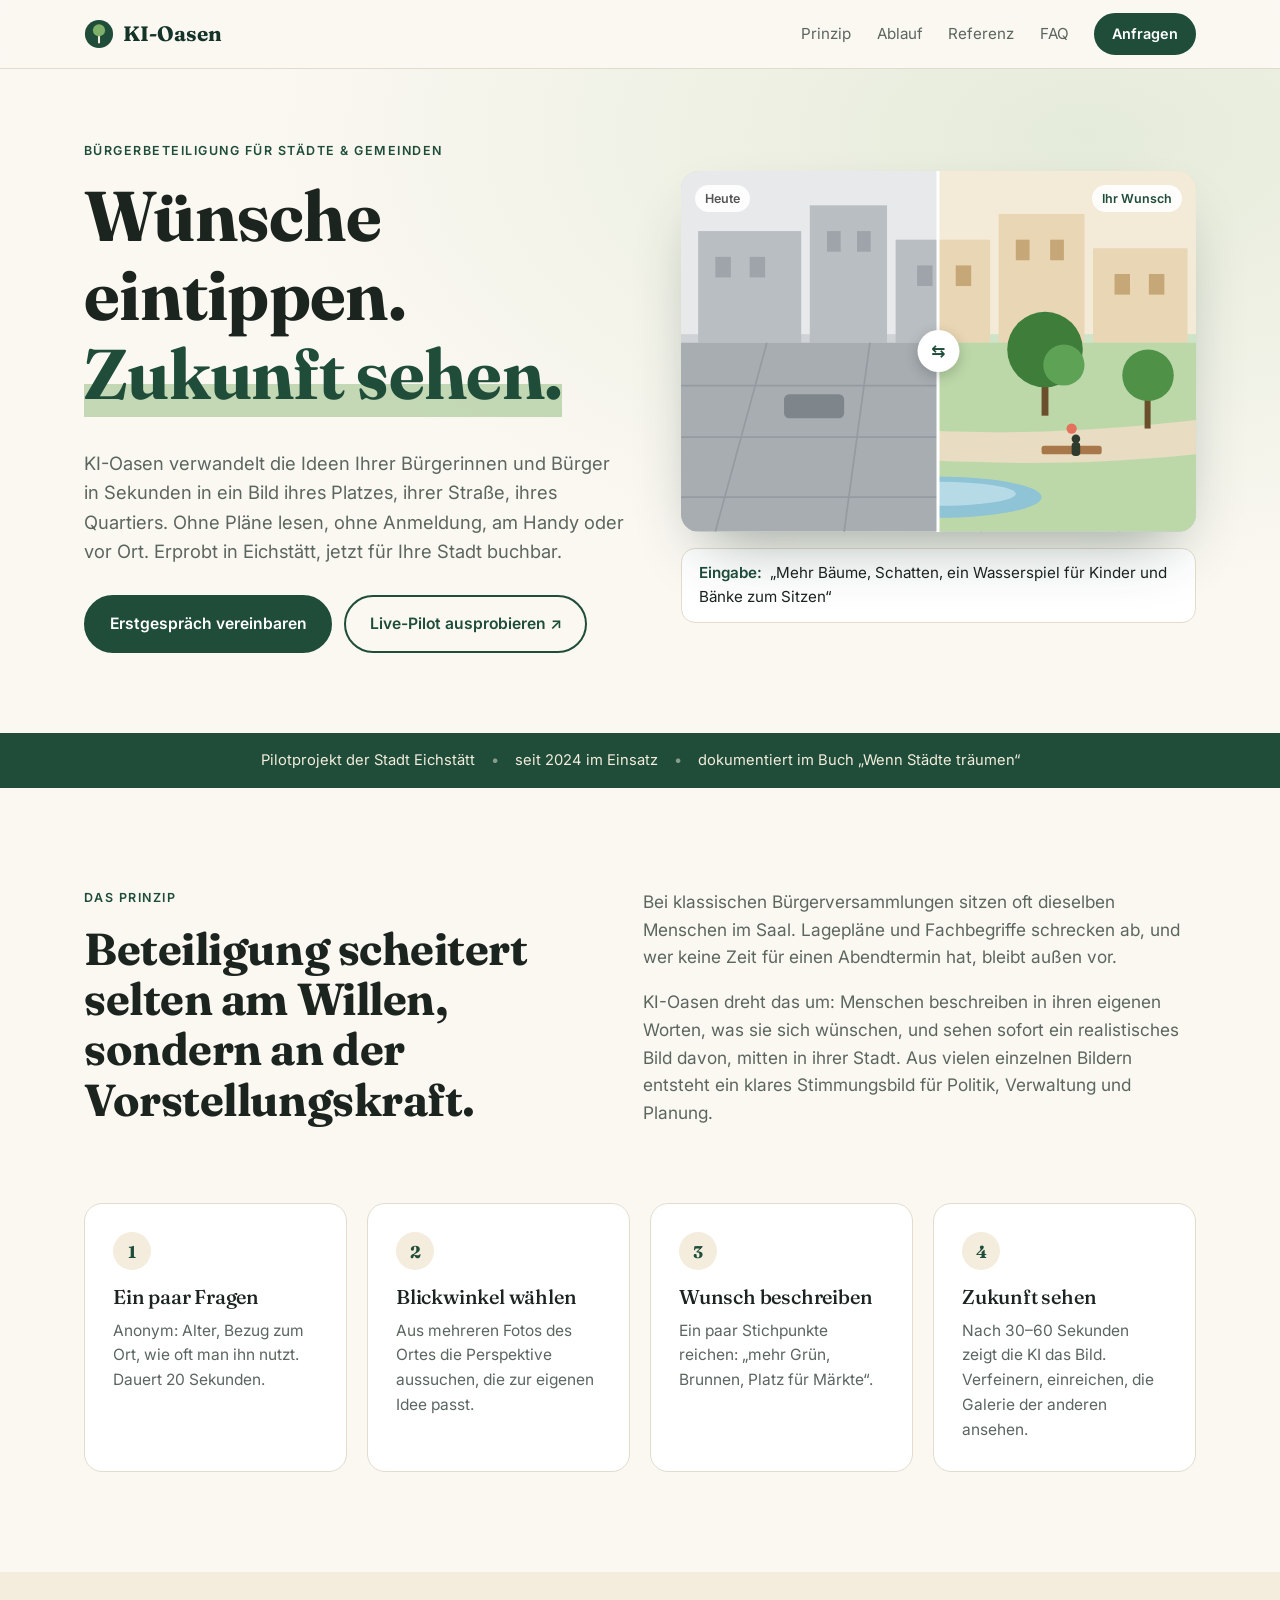
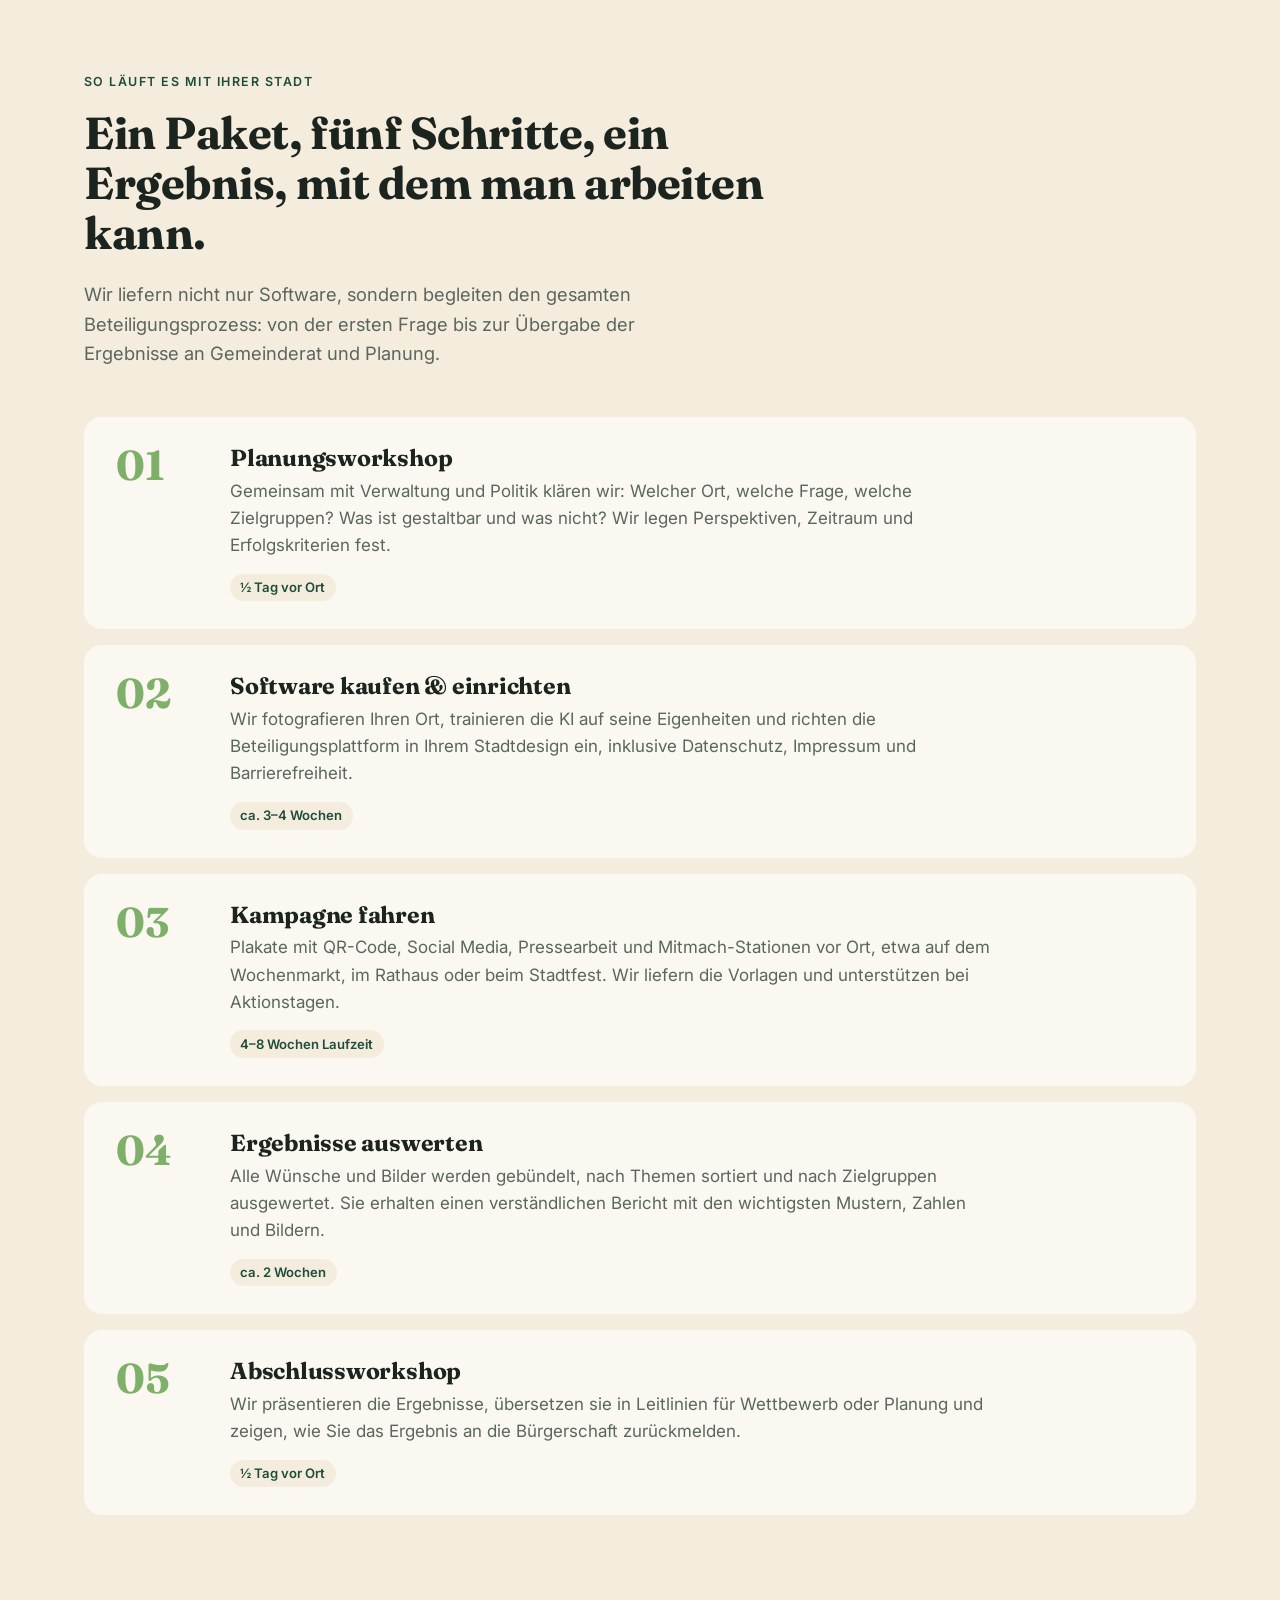
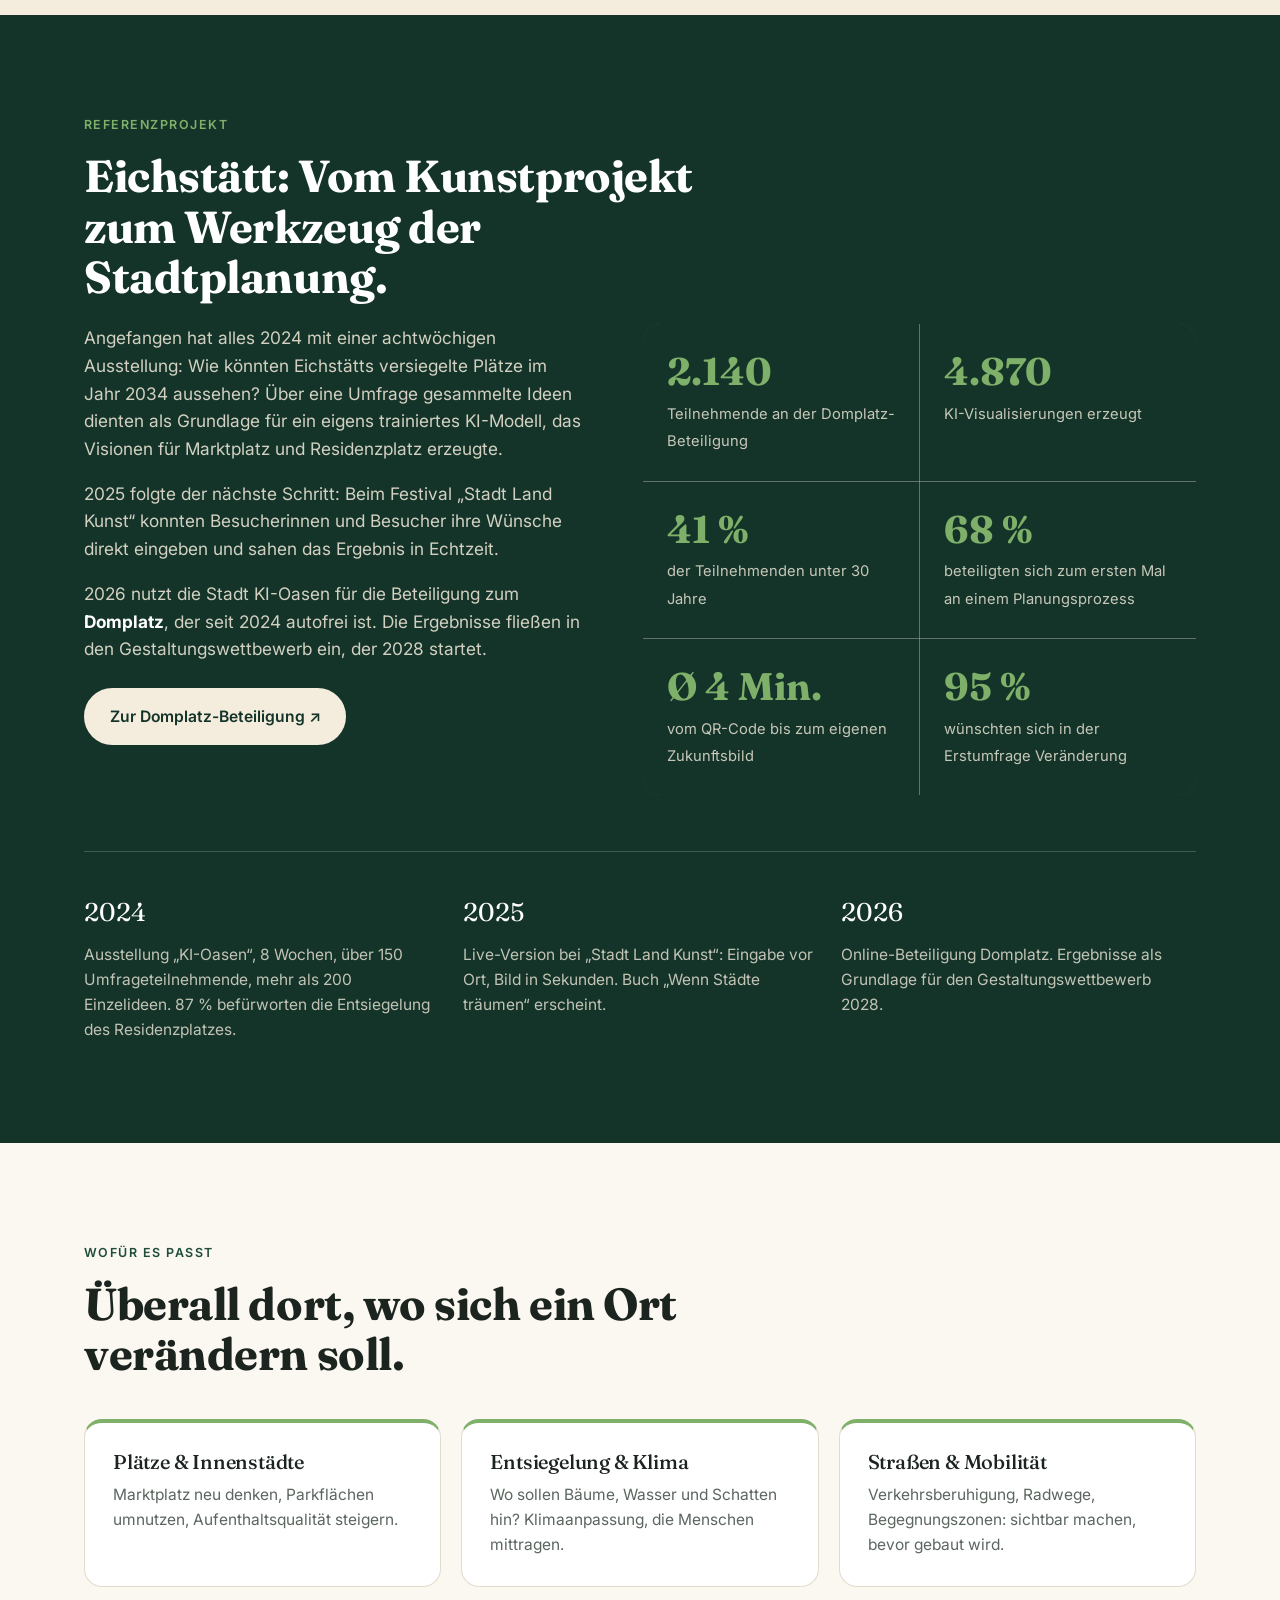
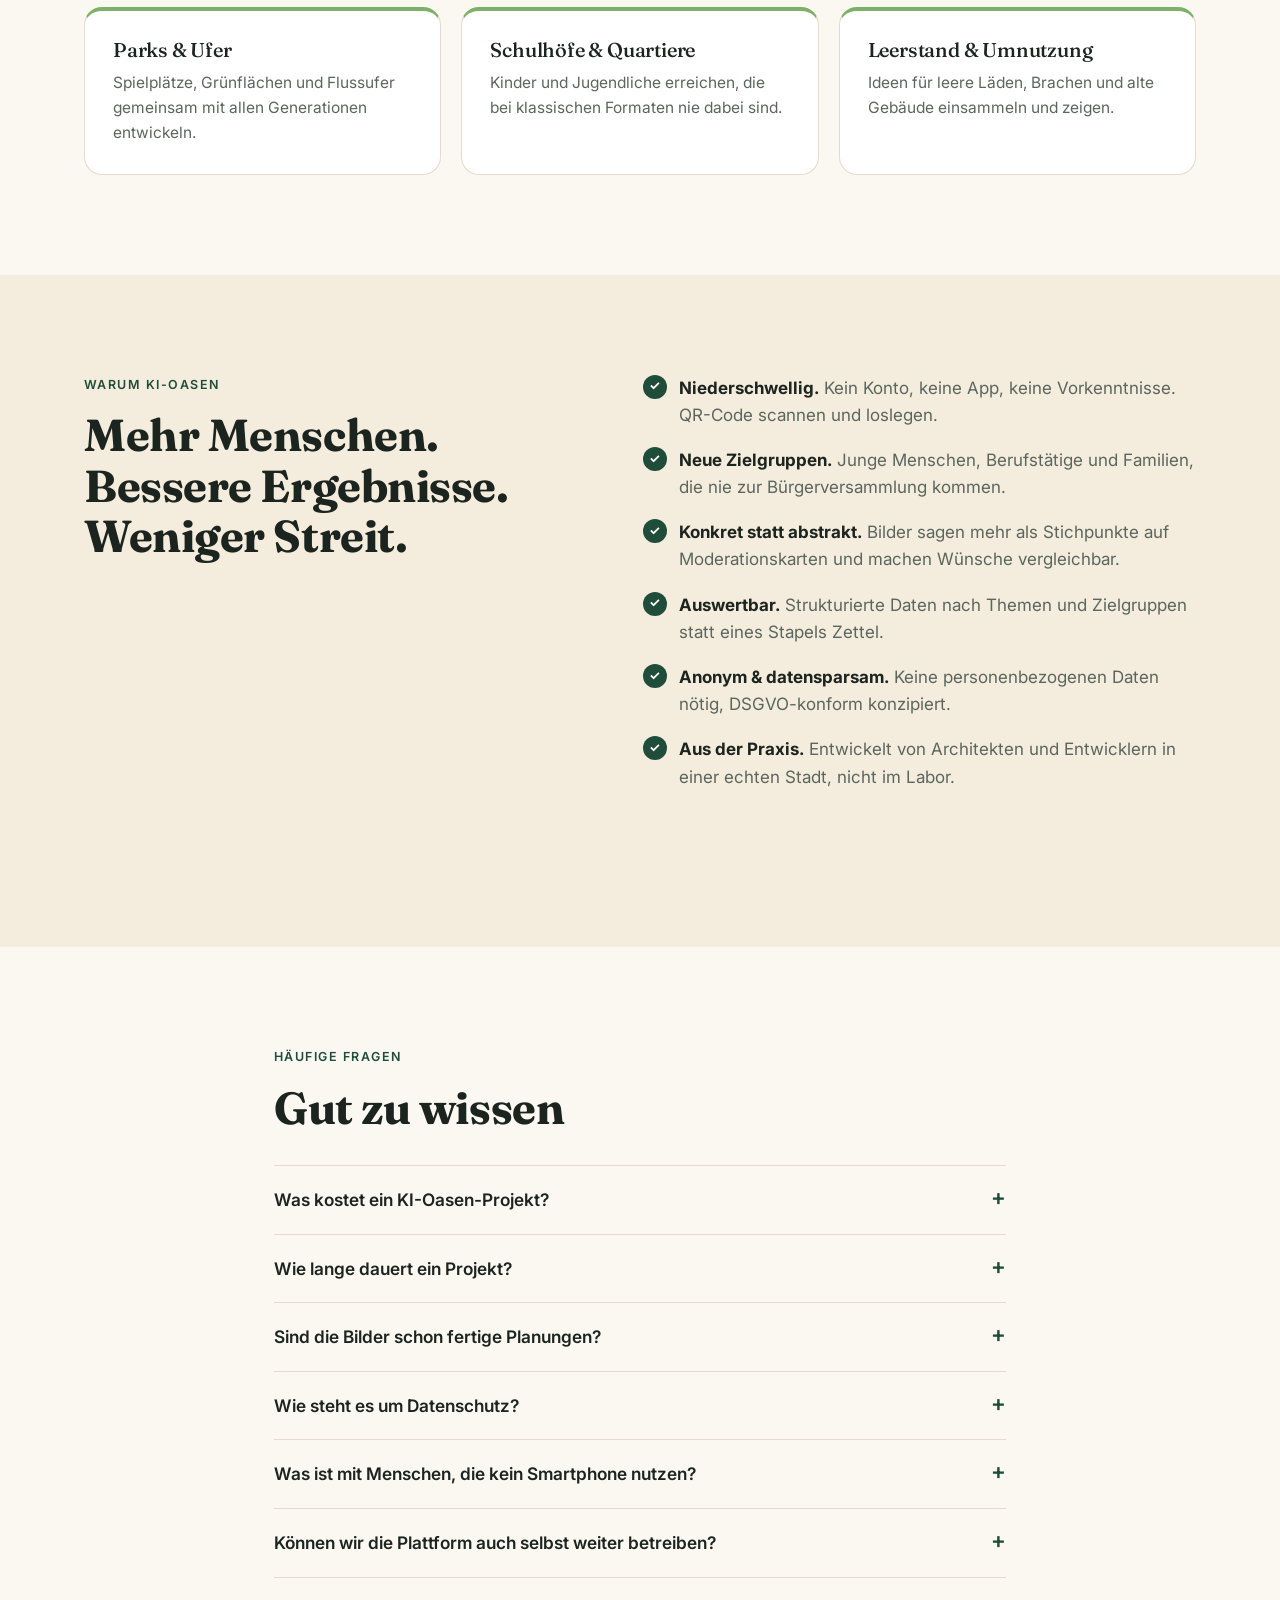
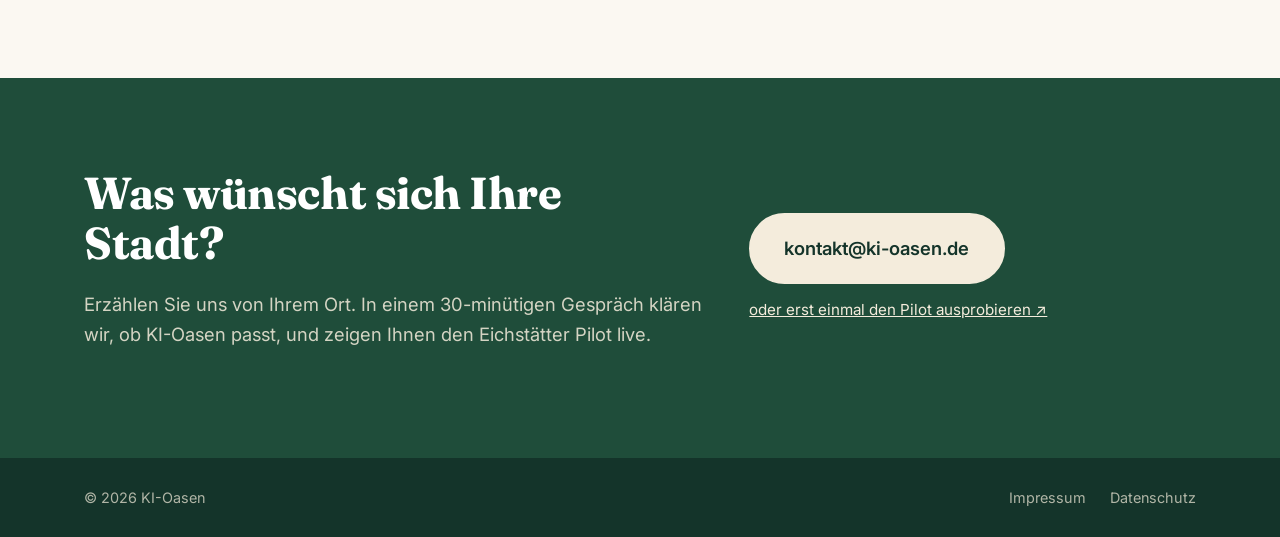
==== index.html @ 80dddf47 "Erste Version der KI-Oasen-Seite Co-Authored-By: Claude Opus 5.5 <noreply@anthropic.com>" ====
<!doctype html>
<html lang="de">
<head>
<meta charset="utf-8">
<meta name="viewport" content="width=device-width, initial-scale=1">
<title>KI-Oasen – Bürgerbeteiligung, die man sehen kann</title>
<meta name="description" content="KI-Oasen macht Wünsche von Bürgerinnen und Bürgern in Sekunden als Bild ihrer Stadt sichtbar. Niederschwellige Beteiligung für Plätze, Straßen und Quartiere – erprobt in Eichstätt, jetzt für Ihre Stadt buchbar.">
<meta property="og:title" content="KI-Oasen – Bürgerbeteiligung, die man sehen kann">
<meta property="og:description" content="Wünsche eintippen, Zukunft sehen. Das Beteiligungsformat aus Eichstätt – jetzt für Ihre Stadt.">
<meta property="og:type" content="website">
<meta property="og:url" content="https://ki-oasen.de/">
<link rel="icon" href="favicon.svg" type="image/svg+xml">
<link rel="preconnect" href="https://fonts.googleapis.com">
<link rel="preconnect" href="https://fonts.gstatic.com" crossorigin>
<link href="https://fonts.googleapis.com/css2?family=Fraunces:opsz,wght@9..144,500;9..144,700&family=Inter:wght@400;500;600&display=swap" rel="stylesheet">
<link rel="stylesheet" href="style.css">
</head>
<body>

<header class="nav">
  <div class="wrap nav-inner">
    <a href="#" class="logo" aria-label="KI-Oasen Startseite">
      <svg viewBox="0 0 32 32" aria-hidden="true"><circle cx="16" cy="16" r="15" fill="var(--green)"/><path d="M16 25v-9" stroke="var(--sand)" stroke-width="2.2" stroke-linecap="round"/><circle cx="16" cy="12" r="6.5" fill="var(--leaf)"/></svg>
      KI-Oasen
    </a>
    <nav class="nav-links" aria-label="Hauptnavigation">
      <a href="#prinzip">Prinzip</a>
      <a href="#ablauf">Ablauf</a>
      <a href="#eichstaett">Referenz</a>
      <a href="#faq">FAQ</a>
      <a href="#kontakt" class="btn btn-small">Anfragen</a>
    </nav>
  </div>
</header>

<main>

<!-- HERO -->
<section class="hero">
  <div class="wrap hero-grid">
    <div>
      <p class="eyebrow">Bürgerbeteiligung für Städte &amp; Gemeinden</p>
      <h1>Wünsche eintippen.<br><em>Zukunft sehen.</em></h1>
      <p class="lead">KI-Oasen verwandelt die Ideen Ihrer Bürgerinnen und Bürger in Sekunden in ein Bild ihres Platzes, ihrer Straße, ihres Quartiers. Ohne Pläne lesen, ohne Anmeldung, am Handy oder vor Ort. Erprobt in Eichstätt, jetzt für Ihre Stadt buchbar.</p>
      <div class="cta-row">
        <a href="#kontakt" class="btn">Erstgespräch vereinbaren</a>
        <a href="https://beteiligung.imbastian.de/" class="btn btn-ghost" target="_blank" rel="noopener">Live-Pilot ausprobieren ↗</a>
      </div>
    </div>

    <figure class="compare" aria-label="Vorher-Nachher-Vergleich eines Stadtplatzes">
      <div class="compare-stage" style="--pos:50%">
        <!-- Vorher -->
        <svg class="scene" viewBox="0 0 600 420" aria-hidden="true">
          <rect width="600" height="420" fill="#cfd3d6"/>
          <rect y="0" width="600" height="190" fill="#e7e9ea"/>
          <g fill="#b9bec2"><rect x="20" y="70" width="120" height="130"/><rect x="150" y="40" width="90" height="160"/><rect x="250" y="80" width="110" height="120"/><rect x="370" y="50" width="100" height="150"/><rect x="480" y="90" width="110" height="110"/></g>
          <g fill="#9ea4a9"><rect x="40" y="100" width="18" height="24"/><rect x="80" y="100" width="18" height="24"/><rect x="170" y="70" width="16" height="24"/><rect x="205" y="70" width="16" height="24"/><rect x="390" y="80" width="16" height="24"/><rect x="430" y="80" width="16" height="24"/><rect x="275" y="110" width="18" height="24"/><rect x="320" y="110" width="18" height="24"/><rect x="505" y="120" width="18" height="24"/><rect x="545" y="120" width="18" height="24"/></g>
          <path d="M0 200h600v220H0z" fill="#a7adb1"/>
          <g stroke="#959ba0" stroke-width="2"><path d="M0 250h600M0 310h600M0 380h600"/><path d="M100 200 40 420M220 200 190 420M340 200 350 420M460 200 510 420"/></g>
          <g fill="#7f868b"><rect x="120" y="260" width="70" height="28" rx="6"/><rect x="380" y="330" width="80" height="30" rx="6"/></g>
        </svg>
        <!-- Nachher -->
        <div class="after">
        <svg class="scene" viewBox="0 0 600 420" aria-hidden="true">
          <rect width="600" height="420" fill="#cfe3c9"/>
          <rect y="0" width="600" height="190" fill="#f3ead8"/>
          <g fill="#e9d6b4"><rect x="20" y="70" width="120" height="130"/><rect x="150" y="40" width="90" height="160"/><rect x="250" y="80" width="110" height="120"/><rect x="370" y="50" width="100" height="150"/><rect x="480" y="90" width="110" height="110"/></g>
          <g fill="#c6a777"><rect x="40" y="100" width="18" height="24"/><rect x="80" y="100" width="18" height="24"/><rect x="170" y="70" width="16" height="24"/><rect x="205" y="70" width="16" height="24"/><rect x="390" y="80" width="16" height="24"/><rect x="430" y="80" width="16" height="24"/><rect x="275" y="110" width="18" height="24"/><rect x="320" y="110" width="18" height="24"/><rect x="505" y="120" width="18" height="24"/><rect x="545" y="120" width="18" height="24"/></g>
          <path d="M0 200h600v220H0z" fill="#bcd8a8"/>
          <path d="M0 300 C150 270 250 330 600 290 V330 C320 360 160 310 0 345Z" fill="#e8dcc2"/>
          <ellipse cx="300" cy="380" rx="120" ry="24" fill="#8fc3d6"/>
          <ellipse cx="300" cy="376" rx="90" ry="14" fill="#b6dbe7"/>
          <g><rect x="76" y="230" width="8" height="60" fill="#6b4f2c"/><circle cx="80" cy="215" r="42" fill="#3f7d3a"/><circle cx="62" cy="230" r="26" fill="#4f9147"/>
             <rect x="236" y="215" width="7" height="50" fill="#6b4f2c"/><circle cx="240" cy="200" r="34" fill="#4f9147"/>
             <rect x="420" y="225" width="8" height="60" fill="#6b4f2c"/><circle cx="424" cy="208" r="44" fill="#3f7d3a"/><circle cx="446" cy="226" r="24" fill="#5ea255"/>
             <rect x="540" y="250" width="7" height="50" fill="#6b4f2c"/><circle cx="544" cy="238" r="30" fill="#4f9147"/></g>
          <g fill="#a9784a"><rect x="130" y="320" width="70" height="10" rx="3"/><rect x="420" y="320" width="70" height="10" rx="3"/></g>
          <g fill="#e2725b"><circle cx="160" cy="300" r="6"/><circle cx="455" cy="300" r="6"/></g>
          <g fill="#2f3b2c"><circle cx="165" cy="312" r="5"/><rect x="160" y="316" width="10" height="16" rx="4"/><circle cx="460" cy="312" r="5"/><rect x="455" y="316" width="10" height="16" rx="4"/></g>
        </svg>
        </div>
        <div class="compare-handle" aria-hidden="true"><span>⇆</span></div>
        <span class="tag tag-l">Heute</span><span class="tag tag-r">Ihr Wunsch</span>
        <input type="range" min="0" max="100" value="50" class="compare-range" aria-label="Vorher und Nachher vergleichen">
      </div>
      <figcaption class="prompt-chip"><span class="chip-label">Eingabe:</span> „Mehr Bäume, Schatten, ein Wasserspiel für Kinder und Bänke zum Sitzen“</figcaption>
    </figure>
  </div>
</section>

<!-- LOGOS / TRUST -->
<section class="strip">
  <div class="wrap strip-inner">
    <span>Pilotprojekt der Stadt Eichstätt</span><span class="dot">•</span>
    <span>seit 2024 im Einsatz</span><span class="dot">•</span>
    <span>dokumentiert im Buch „Wenn Städte träumen“</span>
  </div>
</section>

<!-- PROBLEM / PRINZIP -->
<section id="prinzip" class="section">
  <div class="wrap">
    <div class="split">
      <div>
        <p class="eyebrow">Das Prinzip</p>
        <h2>Beteiligung scheitert selten am Willen, sondern an der Vorstellungskraft.</h2>
      </div>
      <div class="prose">
        <p>Bei klassischen Bürgerversammlungen sitzen oft dieselben Menschen im Saal. Lagepläne und Fachbegriffe schrecken ab, und wer keine Zeit für einen Abendtermin hat, bleibt außen vor.</p>
        <p>KI-Oasen dreht das um: Menschen beschreiben in ihren eigenen Worten, was sie sich wünschen, und sehen sofort ein realistisches Bild davon, mitten in ihrer Stadt. Aus vielen einzelnen Bildern entsteht ein klares Stimmungsbild für Politik, Verwaltung und Planung.</p>
      </div>
    </div>

    <div class="cards four">
      <article class="card">
        <span class="num">1</span>
        <h3>Ein paar Fragen</h3>
        <p>Anonym: Alter, Bezug zum Ort, wie oft man ihn nutzt. Dauert 20 Sekunden.</p>
      </article>
      <article class="card">
        <span class="num">2</span>
        <h3>Blickwinkel wählen</h3>
        <p>Aus mehreren Fotos des Ortes die Perspektive aussuchen, die zur eigenen Idee passt.</p>
      </article>
      <article class="card">
        <span class="num">3</span>
        <h3>Wunsch beschreiben</h3>
        <p>Ein paar Stichpunkte reichen: „mehr Grün, Brunnen, Platz für Märkte“.</p>
      </article>
      <article class="card">
        <span class="num">4</span>
        <h3>Zukunft sehen</h3>
        <p>Nach 30–60 Sekunden zeigt die KI das Bild. Verfeinern, einreichen, die Galerie der anderen ansehen.</p>
      </article>
    </div>
  </div>
</section>

<!-- ABLAUF / PAKET -->
<section id="ablauf" class="section section-tint">
  <div class="wrap">
    <p class="eyebrow">So läuft es mit Ihrer Stadt</p>
    <h2>Ein Paket, fünf Schritte, ein Ergebnis, mit dem man arbeiten kann.</h2>
    <p class="lead narrow">Wir liefern nicht nur Software, sondern begleiten den gesamten Beteiligungsprozess: von der ersten Frage bis zur Übergabe der Ergebnisse an Gemeinderat und Planung.</p>

    <ol class="timeline">
      <li>
        <div class="tl-step">01</div>
        <div class="tl-body">
          <h3>Planungsworkshop</h3>
          <p>Gemeinsam mit Verwaltung und Politik klären wir: Welcher Ort, welche Frage, welche Zielgruppen? Was ist gestaltbar und was nicht? Wir legen Perspektiven, Zeitraum und Erfolgskriterien fest.</p>
          <span class="tl-meta">½ Tag vor Ort</span>
        </div>
      </li>
      <li>
        <div class="tl-step">02</div>
        <div class="tl-body">
          <h3>Software kaufen &amp; einrichten</h3>
          <p>Wir fotografieren Ihren Ort, trainieren die KI auf seine Eigenheiten und richten die Beteiligungsplattform in Ihrem Stadtdesign ein, inklusive Datenschutz, Impressum und Barrierefreiheit.</p>
          <span class="tl-meta">ca. 3–4 Wochen</span>
        </div>
      </li>
      <li>
        <div class="tl-step">03</div>
        <div class="tl-body">
          <h3>Kampagne fahren</h3>
          <p>Plakate mit QR-Code, Social Media, Pressearbeit und Mitmach-Stationen vor Ort, etwa auf dem Wochenmarkt, im Rathaus oder beim Stadtfest. Wir liefern die Vorlagen und unterstützen bei Aktionstagen.</p>
          <span class="tl-meta">4–8 Wochen Laufzeit</span>
        </div>
      </li>
      <li>
        <div class="tl-step">04</div>
        <div class="tl-body">
          <h3>Ergebnisse auswerten</h3>
          <p>Alle Wünsche und Bilder werden gebündelt, nach Themen sortiert und nach Zielgruppen ausgewertet. Sie erhalten einen verständlichen Bericht mit den wichtigsten Mustern, Zahlen und Bildern.</p>
          <span class="tl-meta">ca. 2 Wochen</span>
        </div>
      </li>
      <li>
        <div class="tl-step">05</div>
        <div class="tl-body">
          <h3>Abschlussworkshop</h3>
          <p>Wir präsentieren die Ergebnisse, übersetzen sie in Leitlinien für Wettbewerb oder Planung und zeigen, wie Sie das Ergebnis an die Bürgerschaft zurückmelden.</p>
          <span class="tl-meta">½ Tag vor Ort</span>
        </div>
      </li>
    </ol>
  </div>
</section>

<!-- REFERENZ EICHSTÄTT -->
<section id="eichstaett" class="section section-dark">
  <div class="wrap">
    <p class="eyebrow eyebrow-light">Referenzprojekt</p>
    <h2>Eichstätt: Vom Kunstprojekt zum Werkzeug der Stadtplanung.</h2>

    <div class="split">
      <div class="prose prose-light">
        <p>Angefangen hat alles 2024 mit einer achtwöchigen Ausstellung: Wie könnten Eichstätts versiegelte Plätze im Jahr 2034 aussehen? Über eine Umfrage gesammelte Ideen dienten als Grundlage für ein eigens trainiertes KI-Modell, das Visionen für Marktplatz und Residenzplatz erzeugte.</p>
        <p>2025 folgte der nächste Schritt: Beim Festival „Stadt Land Kunst“ konnten Besucherinnen und Besucher ihre Wünsche direkt eingeben und sahen das Ergebnis in Echtzeit.</p>
        <p>2026 nutzt die Stadt KI-Oasen für die Beteiligung zum <strong>Domplatz</strong>, der seit 2024 autofrei ist. Die Ergebnisse fließen in den Gestaltungswettbewerb ein, der 2028 startet.</p>
        <a href="https://beteiligung.imbastian.de/" class="btn btn-light" target="_blank" rel="noopener">Zur Domplatz-Beteiligung ↗</a>
      </div>

      <div class="stats">
        <!-- Kennzahlen Domplatz 2026: Platzhalterwerte, vor Veröffentlichung durch echte Zahlen ersetzen -->
        <div class="stat"><strong>2.140</strong><span>Teilnehmende an der Domplatz-Beteiligung</span></div>
        <div class="stat"><strong>4.870</strong><span>KI-Visualisierungen erzeugt</span></div>
        <div class="stat"><strong>41&nbsp;%</strong><span>der Teilnehmenden unter 30 Jahre</span></div>
        <div class="stat"><strong>68&nbsp;%</strong><span>beteiligten sich zum ersten Mal an einem Planungsprozess</span></div>
        <div class="stat"><strong>Ø 4 Min.</strong><span>vom QR-Code bis zum eigenen Zukunftsbild</span></div>
        <div class="stat"><strong>95&nbsp;%</strong><span>wünschten sich in der Erstumfrage Veränderung</span></div>
      </div>
    </div>

    <div class="milestones">
      <div><span class="year">2024</span><p>Ausstellung „KI-Oasen“, 8 Wochen, über 150 Umfrage­teilnehmende, mehr als 200 Einzelideen. 87&nbsp;% befürworten die Entsiegelung des Residenzplatzes.</p></div>
      <div><span class="year">2025</span><p>Live-Version bei „Stadt Land Kunst“: Eingabe vor Ort, Bild in Sekunden. Buch „Wenn Städte träumen“ erscheint.</p></div>
      <div><span class="year">2026</span><p>Online-Beteiligung Domplatz. Ergebnisse als Grundlage für den Gestaltungs­wettbewerb 2028.</p></div>
    </div>
  </div>
</section>

<!-- ANWENDUNGEN -->
<section class="section">
  <div class="wrap">
    <p class="eyebrow">Wofür es passt</p>
    <h2>Überall dort, wo sich ein Ort verändern soll.</h2>
    <div class="cards three">
      <article class="card card-plain"><h3>Plätze &amp; Innenstädte</h3><p>Marktplatz neu denken, Parkflächen umnutzen, Aufenthaltsqualität steigern.</p></article>
      <article class="card card-plain"><h3>Entsiegelung &amp; Klima</h3><p>Wo sollen Bäume, Wasser und Schatten hin? Klimaanpassung, die Menschen mittragen.</p></article>
      <article class="card card-plain"><h3>Straßen &amp; Mobilität</h3><p>Verkehrsberuhigung, Radwege, Begegnungszonen: sichtbar machen, bevor gebaut wird.</p></article>
      <article class="card card-plain"><h3>Parks &amp; Ufer</h3><p>Spielplätze, Grünflächen und Flussufer gemeinsam mit allen Generationen entwickeln.</p></article>
      <article class="card card-plain"><h3>Schulhöfe &amp; Quartiere</h3><p>Kinder und Jugendliche erreichen, die bei klassischen Formaten nie dabei sind.</p></article>
      <article class="card card-plain"><h3>Leerstand &amp; Umnutzung</h3><p>Ideen für leere Läden, Brachen und alte Gebäude einsammeln und zeigen.</p></article>
    </div>
  </div>
</section>

<!-- VORTEILE -->
<section class="section section-tint">
  <div class="wrap">
    <div class="split">
      <div>
        <p class="eyebrow">Warum KI-Oasen</p>
        <h2>Mehr Menschen. Bessere Ergebnisse. Weniger Streit.</h2>
      </div>
      <ul class="checks">
        <li><strong>Niederschwellig.</strong> Kein Konto, keine App, keine Vorkenntnisse. QR-Code scannen und loslegen.</li>
        <li><strong>Neue Zielgruppen.</strong> Junge Menschen, Berufstätige und Familien, die nie zur Bürgerversammlung kommen.</li>
        <li><strong>Konkret statt abstrakt.</strong> Bilder sagen mehr als Stichpunkte auf Moderationskarten und machen Wünsche vergleichbar.</li>
        <li><strong>Auswertbar.</strong> Strukturierte Daten nach Themen und Zielgruppen statt eines Stapels Zettel.</li>
        <li><strong>Anonym &amp; datensparsam.</strong> Keine personenbezogenen Daten nötig, DSGVO-konform konzipiert.</li>
        <li><strong>Aus der Praxis.</strong> Entwickelt von Architekten und Entwicklern in einer echten Stadt, nicht im Labor.</li>
      </ul>
    </div>
  </div>
</section>

<!-- FAQ -->
<section id="faq" class="section">
  <div class="wrap narrow-wrap">
    <p class="eyebrow">Häufige Fragen</p>
    <h2>Gut zu wissen</h2>
    <details>
      <summary>Was kostet ein KI-Oasen-Projekt?</summary>
      <p>Das hängt von der Größe des Ortes, der Zahl der Perspektiven und dem Umfang der Kampagne ab. Nach einem kurzen Erstgespräch erhalten Sie ein Festpreisangebot für das komplette Paket.</p>
    </details>
    <details>
      <summary>Wie lange dauert ein Projekt?</summary>
      <p>Vom Planungsworkshop bis zum Abschlussworkshop rechnen wir mit etwa drei bis vier Monaten. Die Beteiligungsphase selbst läuft meist vier bis acht Wochen.</p>
    </details>
    <details>
      <summary>Sind die Bilder schon fertige Planungen?</summary>
      <p>Nein, und das ist gewollt. Die Bilder sind Wunschbilder, keine Entwürfe. Sie zeigen, was Menschen sich vorstellen, und geben Planerinnen und Planern eine klare Richtung. Das macht spätere Wettbewerbe und Entwürfe treffsicherer.</p>
    </details>
    <details>
      <summary>Wie steht es um Datenschutz?</summary>
      <p>Die Teilnahme ist anonym. Wir erheben nur wenige statistische Angaben wie Altersgruppe und Bezug zum Ort. Eingaben werden moderiert, bevor sie in der öffentlichen Galerie erscheinen.</p>
    </details>
    <details>
      <summary>Was ist mit Menschen, die kein Smartphone nutzen?</summary>
      <p>Für sie gibt es Mitmach-Stationen vor Ort mit Tablet und Ansprechperson, zum Beispiel im Rathaus, in der Bücherei oder auf dem Wochenmarkt.</p>
    </details>
    <details>
      <summary>Können wir die Plattform auch selbst weiter betreiben?</summary>
      <p>Ja. Die Software gehört nach der Einrichtung Ihrer Stadt und kann auch für weitere Orte und Fragestellungen genutzt werden.</p>
    </details>
  </div>
</section>

<!-- KONTAKT -->
<section id="kontakt" class="section section-cta">
  <div class="wrap cta-box">
    <div>
      <h2>Was wünscht sich Ihre Stadt?</h2>
      <p class="lead">Erzählen Sie uns von Ihrem Ort. In einem 30-minütigen Gespräch klären wir, ob KI-Oasen passt, und zeigen Ihnen den Eichstätter Pilot live.</p>
    </div>
    <div class="cta-actions">
      <a href="mailto:kontakt@ki-oasen.de?subject=Anfrage%20KI-Oasen" class="btn btn-big">kontakt@ki-oasen.de</a>
      <a href="https://beteiligung.imbastian.de/" class="link-light" target="_blank" rel="noopener">oder erst einmal den Pilot ausprobieren ↗</a>
    </div>
  </div>
</section>

</main>

<footer class="footer">
  <div class="wrap footer-inner">
    <span>© 2026 KI-Oasen</span>
    <nav aria-label="Rechtliches">
      <a href="impressum.html">Impressum</a>
      <a href="datenschutz.html">Datenschutz</a>
    </nav>
  </div>
</footer>

<script>
  document.querySelectorAll('.compare-stage').forEach(function (stage) {
    var range = stage.querySelector('.compare-range');
    range.addEventListener('input', function () { stage.style.setProperty('--pos', range.value + '%'); });
  });
</script>
</body>
</html>
---- style.css ----
:root {
  --green: #1f4d3a;
  --green-deep: #14342a;
  --leaf: #7fb069;
  --sand: #f4ecdc;
  --sand-2: #ebe0c8;
  --paper: #fbf8f2;
  --ink: #1c2420;
  --muted: #5b665f;
  --line: #e3dccd;
  --accent: #e2725b;
  --radius: 18px;
  --serif: "Fraunces", Georgia, serif;
  --sans: "Inter", system-ui, -apple-system, sans-serif;
}

* { box-sizing: border-box; }
html { scroll-behavior: smooth; scroll-padding-top: 80px; }
body { margin: 0; font-family: var(--sans); color: var(--ink); background: var(--paper); line-height: 1.6; font-size: 17px; -webkit-font-smoothing: antialiased; }
img, svg { display: block; max-width: 100%; }
a { color: inherit; }

.wrap { max-width: 1160px; margin: 0 auto; padding: 0 24px; }
.narrow-wrap { max-width: 780px; }

h1, h2, h3 { font-family: var(--serif); font-weight: 700; line-height: 1.12; margin: 0 0 .5em; letter-spacing: -.01em; }
h1 { font-size: clamp(2.6rem, 6vw, 4.4rem); }
h1 em { font-style: normal; color: var(--green); background: linear-gradient(transparent 62%, rgba(127,176,105,.45) 62%); }
h2 { font-size: clamp(1.9rem, 3.6vw, 2.8rem); max-width: 22ch; }
h3 { font-size: 1.25rem; font-weight: 500; }
p { margin: 0 0 1em; }

.eyebrow { text-transform: uppercase; letter-spacing: .12em; font-size: .78rem; font-weight: 600; color: var(--green); margin-bottom: 1rem; }
.eyebrow-light { color: var(--leaf); }
.lead { font-size: 1.15rem; color: var(--muted); max-width: 54ch; }
.lead.narrow { margin-bottom: 3rem; }

/* Buttons */
.btn { display: inline-block; background: var(--green); color: #fff; text-decoration: none; padding: .9em 1.5em; border-radius: 999px; font-weight: 600; font-size: .98rem; transition: transform .15s, background .15s; border: 2px solid var(--green); }
.btn:hover { background: var(--green-deep); transform: translateY(-1px); }
.btn-ghost { background: transparent; color: var(--green); }
.btn-ghost:hover { background: var(--sand); }
.btn-small { padding: .5em 1.1em; font-size: .9rem; }
.btn-light { background: var(--sand); color: var(--green-deep); border-color: var(--sand); margin-top: .5rem; }
.btn-light:hover { background: #fff; }
.btn-big { font-size: 1.15rem; padding: 1em 1.8em; background: var(--sand); color: var(--green-deep); border-color: var(--sand); }
.btn-big:hover { background: #fff; }

/* Nav */
.nav { position: sticky; top: 0; z-index: 10; background: rgba(251,248,242,.88); backdrop-filter: blur(10px); border-bottom: 1px solid var(--line); }
.nav-inner { display: flex; align-items: center; justify-content: space-between; height: 68px; }
.logo { display: flex; align-items: center; gap: .55rem; font-family: var(--serif); font-weight: 700; font-size: 1.3rem; text-decoration: none; color: var(--green-deep); }
.logo svg { width: 30px; height: 30px; }
.nav-links { display: flex; gap: 1.6rem; align-items: center; }
.nav-links a:not(.btn) { text-decoration: none; font-size: .95rem; color: var(--muted); }
.nav-links a:not(.btn):hover { color: var(--ink); }

/* Hero */
.hero { padding: 72px 0 80px; background: radial-gradient(ellipse at 85% 10%, rgba(127,176,105,.18), transparent 55%), var(--paper); }
.hero-grid { display: grid; grid-template-columns: 1.05fr 1fr; gap: 56px; align-items: center; }
.cta-row { display: flex; flex-wrap: wrap; gap: 12px; margin-top: 1.8rem; }

.compare { margin: 0; }
.compare-stage { position: relative; border-radius: var(--radius); overflow: hidden; box-shadow: 0 30px 60px -25px rgba(20,52,42,.45); aspect-ratio: 600/420; }
.compare-stage .scene { width: 100%; height: 100%; }
.after { position: absolute; inset: 0; clip-path: inset(0 0 0 var(--pos)); }
.compare-handle { position: absolute; top: 0; bottom: 0; left: var(--pos); width: 3px; background: #fff; transform: translateX(-50%); pointer-events: none; }
.compare-handle span { position: absolute; top: 50%; left: 50%; transform: translate(-50%,-50%); width: 42px; height: 42px; border-radius: 50%; background: #fff; display: grid; place-items: center; color: var(--green); font-weight: 700; box-shadow: 0 4px 14px rgba(0,0,0,.2); }
.compare-range { position: absolute; inset: 0; width: 100%; height: 100%; opacity: 0; cursor: ew-resize; margin: 0; }
.tag { position: absolute; top: 14px; font-size: .78rem; font-weight: 600; padding: .3em .8em; border-radius: 999px; background: rgba(255,255,255,.9); pointer-events: none; }
.tag-l { left: 14px; color: #555; }
.tag-r { right: 14px; color: var(--green); }
.prompt-chip { margin-top: 16px; background: #fff; border: 1px solid var(--line); border-radius: 14px; padding: .8em 1.1em; font-size: .95rem; color: var(--ink); }
.chip-label { font-weight: 600; color: var(--green); margin-right: .3em; }

/* Strip */
.strip { background: var(--green); color: var(--sand); font-size: .92rem; }
.strip-inner { display: flex; justify-content: center; flex-wrap: wrap; gap: .6rem 1rem; padding: 16px 24px; text-align: center; }
.strip .dot { opacity: .5; }

/* Sections */
.section { padding: 100px 0; }
.section-tint { background: var(--sand); }
.section-dark { background: var(--green-deep); color: var(--sand); }
.section-dark h2 { color: #fff; }
.split { display: grid; grid-template-columns: 1fr 1.1fr; gap: 56px; align-items: start; margin-bottom: 56px; }
.prose p { color: var(--muted); font-size: 1.08rem; }
.prose-light p { color: rgba(244,236,220,.85); }
.prose-light strong { color: #fff; }

/* Cards */
.cards { display: grid; gap: 20px; }
.cards.four { grid-template-columns: repeat(4, 1fr); }
.cards.three { grid-template-columns: repeat(3, 1fr); margin-top: 2.5rem; }
.card { background: #fff; border: 1px solid var(--line); border-radius: var(--radius); padding: 28px; }
.card p { color: var(--muted); font-size: .97rem; margin: 0; }
.card .num { display: inline-grid; place-items: center; width: 38px; height: 38px; border-radius: 50%; background: var(--sand); color: var(--green); font-weight: 700; margin-bottom: 1rem; font-family: var(--serif); }
.card-plain { border-top: 4px solid var(--leaf); }

/* Timeline */
.timeline { list-style: none; padding: 0; margin: 0; display: grid; gap: 16px; }
.timeline li { display: grid; grid-template-columns: 90px 1fr; gap: 24px; background: var(--paper); border-radius: var(--radius); padding: 28px 32px; align-items: start; }
.tl-step { font-family: var(--serif); font-size: 2.6rem; font-weight: 700; color: var(--leaf); line-height: 1; }
.tl-body h3 { font-size: 1.45rem; font-weight: 700; margin-bottom: .3em; }
.tl-body p { color: var(--muted); max-width: 70ch; margin-bottom: .8em; }
.tl-meta { display: inline-block; font-size: .82rem; font-weight: 600; color: var(--green); background: var(--sand); padding: .25em .8em; border-radius: 999px; }

/* Stats */
.stats { display: grid; grid-template-columns: repeat(2, 1fr); gap: 1px; background: rgba(244,236,220,.15); border-radius: var(--radius); overflow: hidden; }
.stat { background: var(--green-deep); padding: 26px 24px; outline: 1px solid rgba(244,236,220,.12); }
.stat strong { display: block; font-family: var(--serif); font-size: 2.4rem; color: var(--leaf); line-height: 1.1; margin-bottom: .2em; }
.stat span { font-size: .92rem; color: rgba(244,236,220,.8); }

.milestones { display: grid; grid-template-columns: repeat(3, 1fr); gap: 24px; border-top: 1px solid rgba(244,236,220,.2); padding-top: 40px; }
.milestones .year { font-family: var(--serif); font-size: 1.6rem; color: #fff; display: block; margin-bottom: .4em; }
.milestones p { color: rgba(244,236,220,.78); font-size: .97rem; margin: 0; }

/* Checks */
.checks { list-style: none; padding: 0; margin: 0; display: grid; gap: 18px; }
.checks li { position: relative; padding-left: 36px; color: var(--muted); }
.checks li strong { color: var(--ink); }
.checks li::before { content: "✓"; position: absolute; left: 0; top: 0; width: 24px; height: 24px; border-radius: 50%; background: var(--green); color: #fff; font-size: .8rem; display: grid; place-items: center; font-weight: 700; }

/* FAQ */
details { border-bottom: 1px solid var(--line); padding: 20px 0; }
details:first-of-type { border-top: 1px solid var(--line); margin-top: 2rem; }
summary { cursor: pointer; font-weight: 600; font-size: 1.08rem; list-style: none; display: flex; justify-content: space-between; gap: 1rem; }
summary::-webkit-details-marker { display: none; }
summary::after { content: "+"; font-size: 1.4rem; color: var(--green); line-height: 1; transition: transform .2s; }
details[open] summary::after { transform: rotate(45deg); }
details p { color: var(--muted); margin: .9em 0 0; }

/* CTA */
.section-cta { background: var(--green); color: var(--sand); padding: 90px 0; }
.section-cta h2 { color: #fff; }
.section-cta .lead { color: rgba(244,236,220,.85); }
.cta-box { display: grid; grid-template-columns: 1.4fr 1fr; gap: 40px; align-items: center; }
.cta-actions { display: flex; flex-direction: column; gap: 14px; align-items: flex-start; }
.link-light { color: var(--sand); font-size: .95rem; }

/* Footer */
.footer { background: var(--green-deep); color: rgba(244,236,220,.7); font-size: .9rem; }
.footer-inner { display: flex; justify-content: space-between; padding: 28px 24px; flex-wrap: wrap; gap: 1rem; }
.footer nav { display: flex; gap: 1.5rem; }
.footer a { text-decoration: none; }
.footer a:hover { color: #fff; }

/* Legal pages */
.legal { padding: 72px 0 100px; }
.legal h1 { font-size: 2.6rem; }
.legal h2 { font-size: 1.4rem; margin-top: 2em; max-width: none; }
.legal p { color: var(--muted); }

/* Responsive */
@media (max-width: 960px) {
  .hero-grid, .split, .cta-box { grid-template-columns: 1fr; gap: 40px; }
  .cards.four { grid-template-columns: repeat(2, 1fr); }
  .cards.three { grid-template-columns: repeat(2, 1fr); }
  .milestones { grid-template-columns: 1fr; }
}
@media (max-width: 640px) {
  body { font-size: 16px; }
  .wrap { padding: 0 16px; }
  .nav-links a:not(.btn) { display: none; }
  .hero { padding: 44px 0 56px; }
  .section { padding: 68px 0; }
  .cards.four, .cards.three { grid-template-columns: 1fr; }
  .timeline li { grid-template-columns: 1fr; gap: 8px; padding: 24px; }
  .tl-step { font-size: 2rem; }
  .stats { grid-template-columns: 1fr 1fr; }
  .stat { padding: 20px 16px; }
  .stat strong { font-size: 1.8rem; }
}
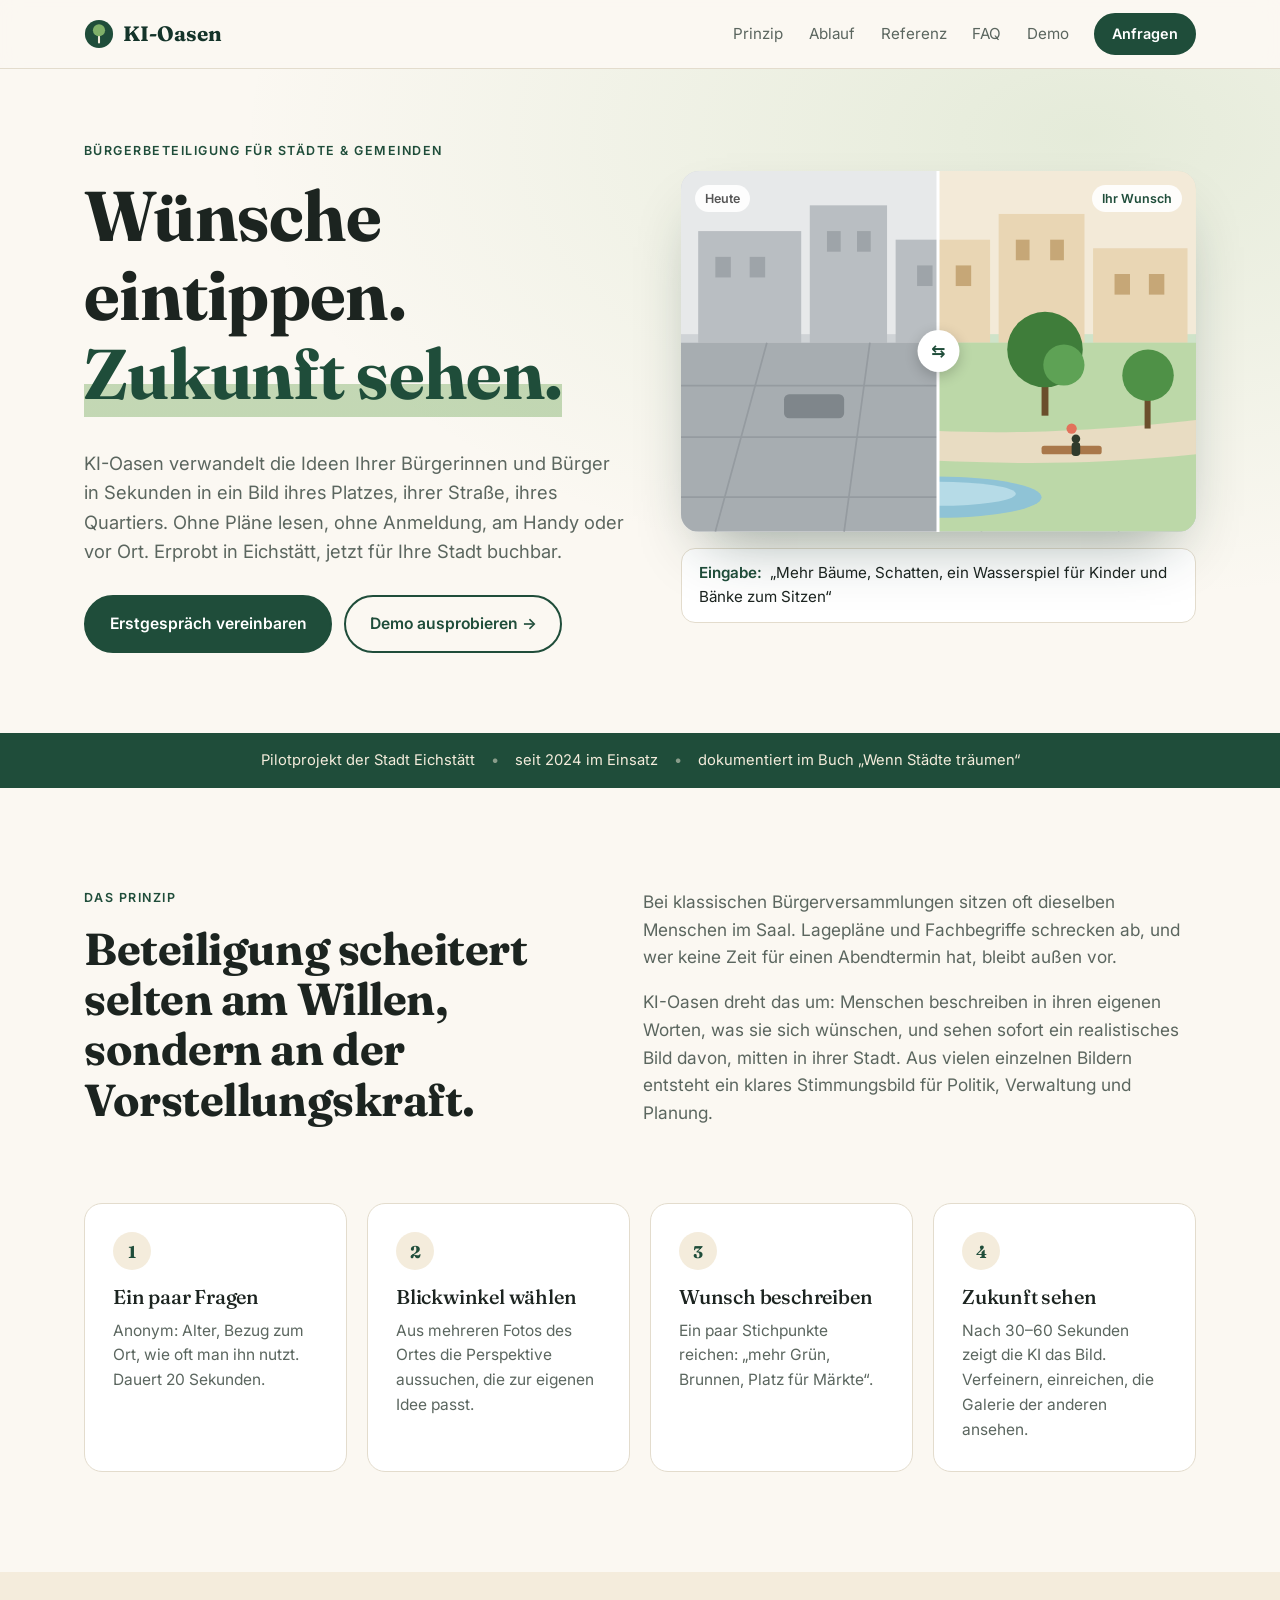
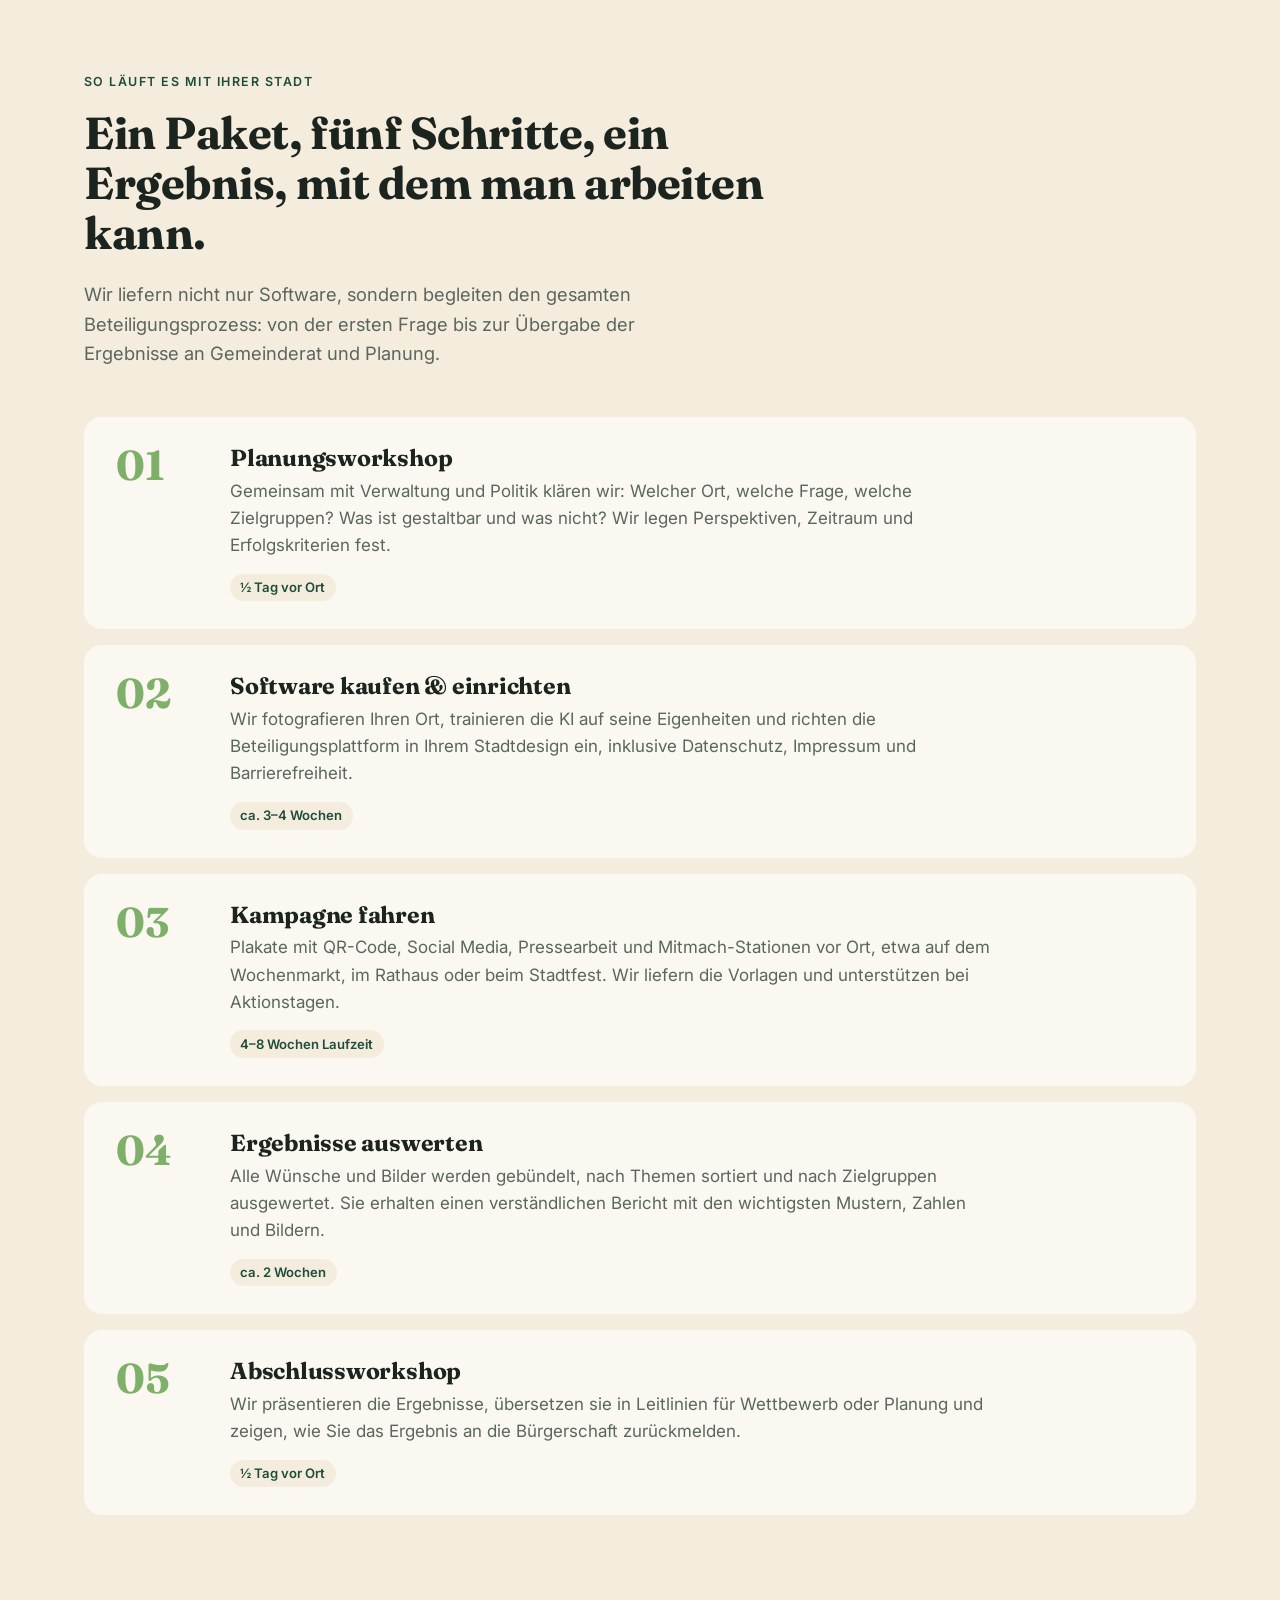
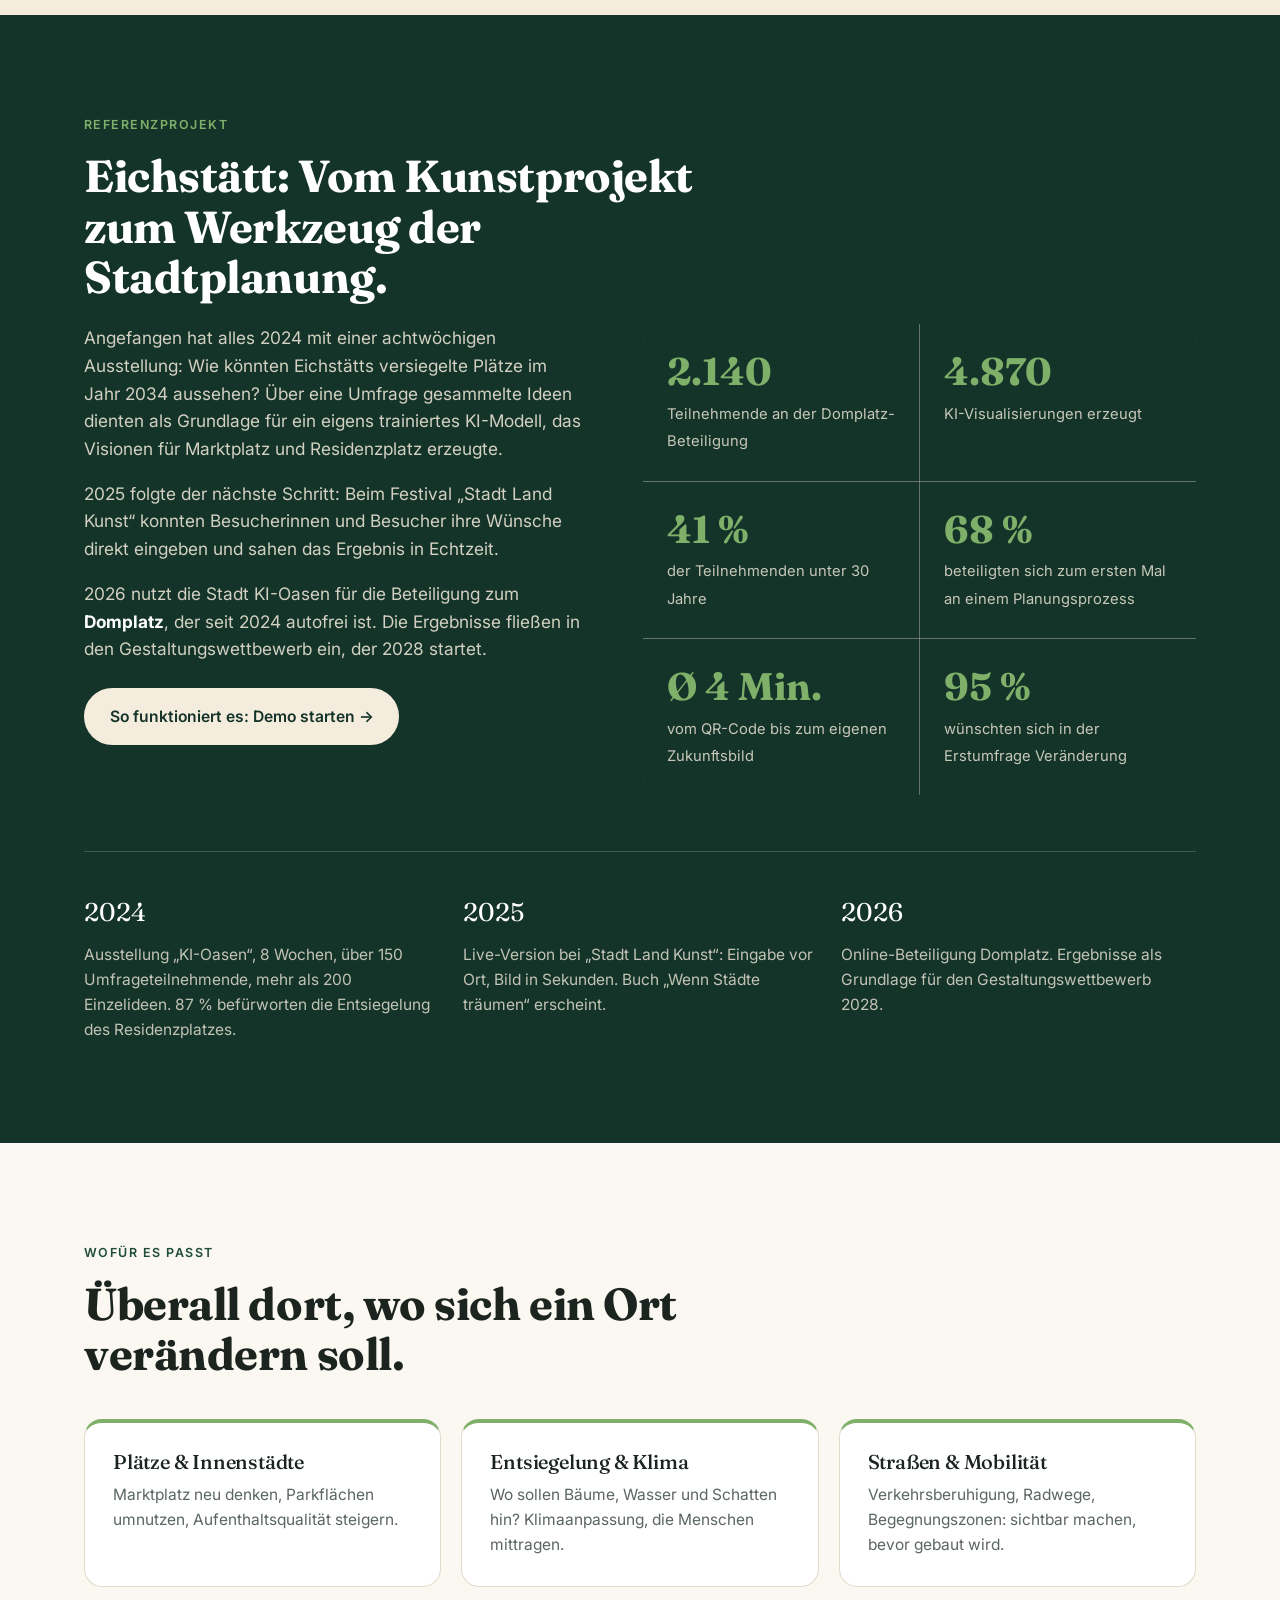
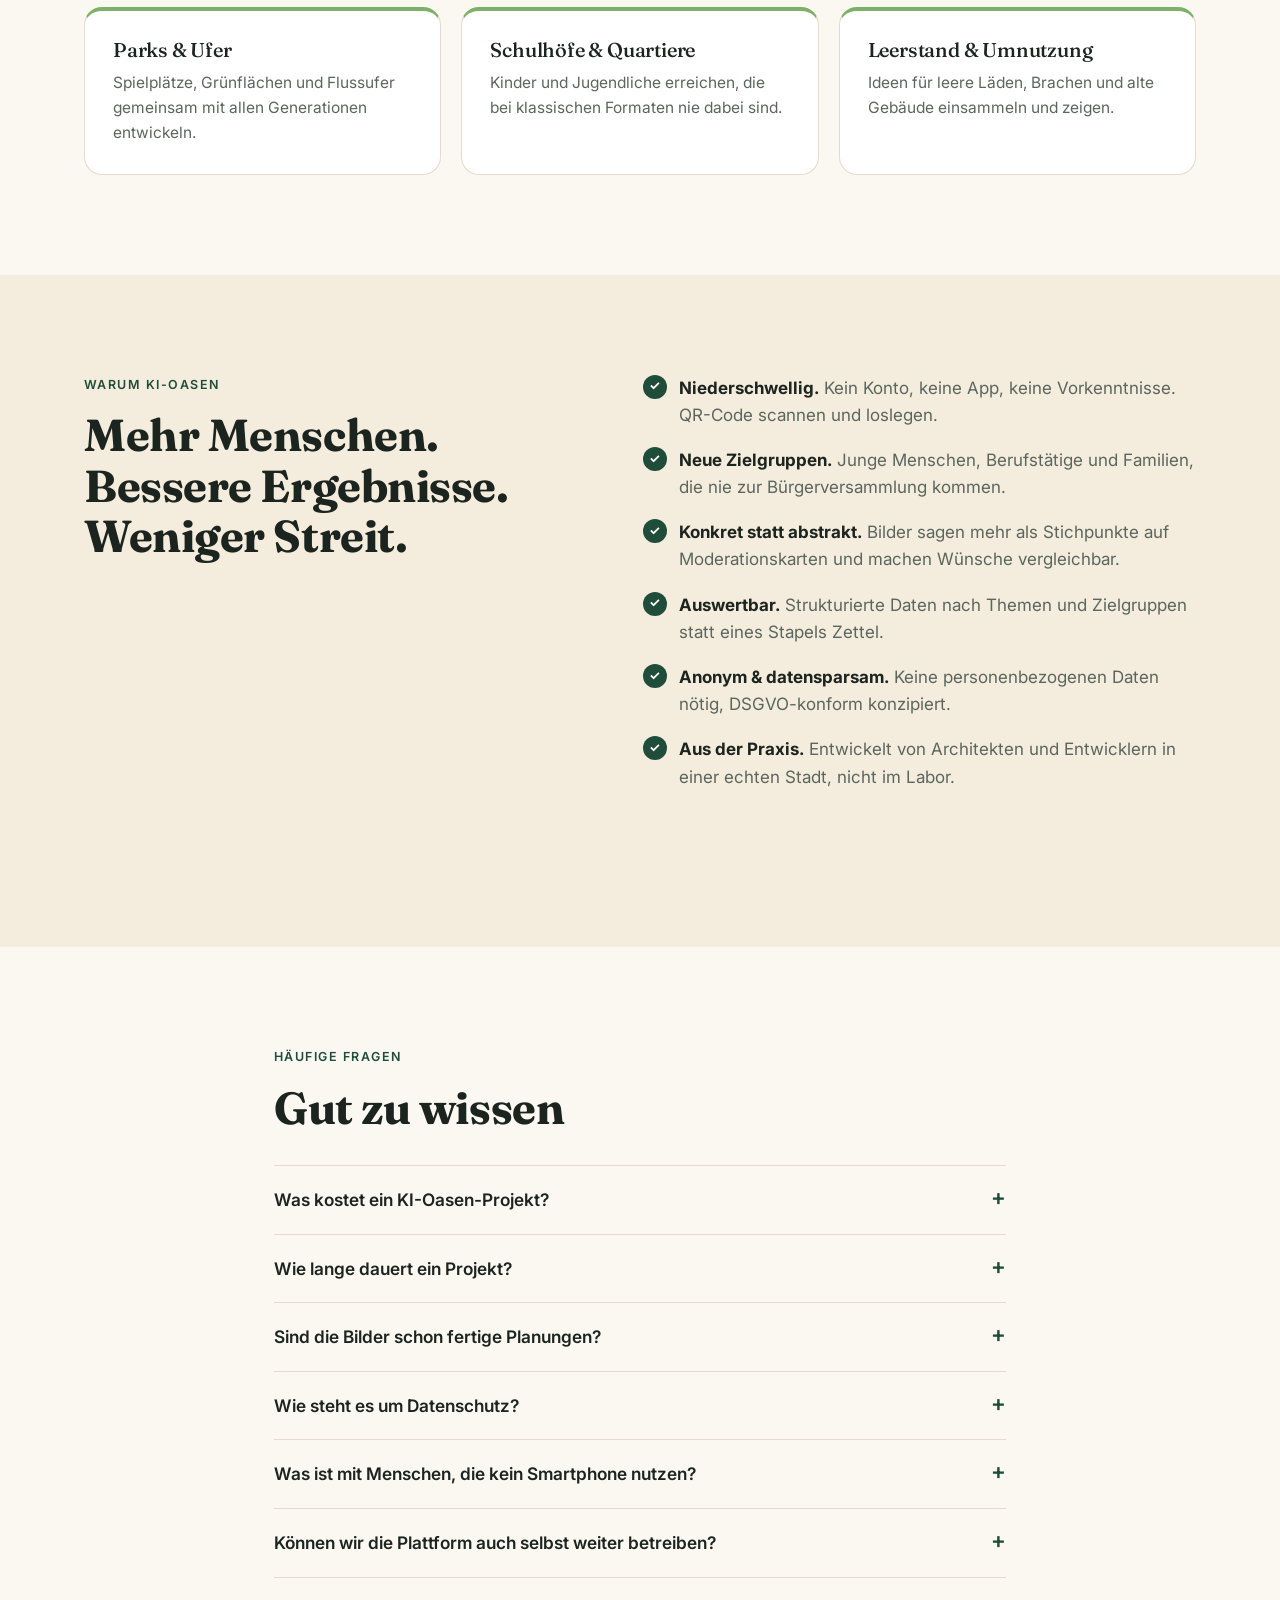
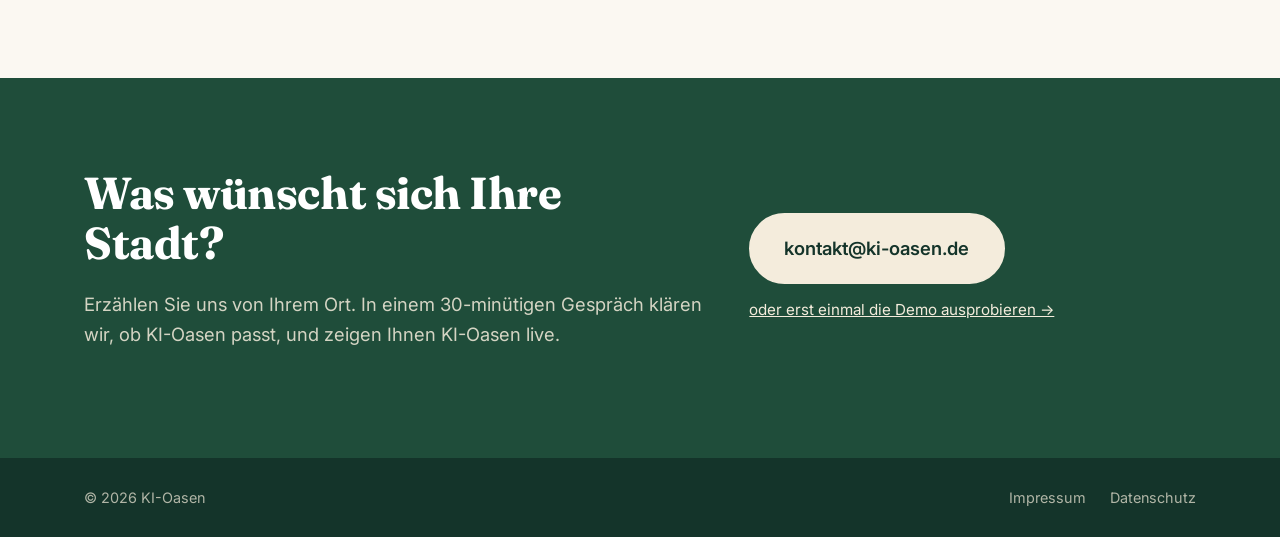
==== commit be816d36: "Interaktive Demo, Buttons auf Demo umgestellt, vorerst ohne eigene Domain Co-Authored-By: Claude Opu" ====
--- a/index.html
+++ b/index.html
@@ -28,6 +28,7 @@
       <a href="#ablauf">Ablauf</a>
       <a href="#eichstaett">Referenz</a>
       <a href="#faq">FAQ</a>
+      <a href="demo.html">Demo</a>
       <a href="#kontakt" class="btn btn-small">Anfragen</a>
     </nav>
   </div>
@@ -44,7 +45,7 @@
       <p class="lead">KI-Oasen verwandelt die Ideen Ihrer Bürgerinnen und Bürger in Sekunden in ein Bild ihres Platzes, ihrer Straße, ihres Quartiers. Ohne Pläne lesen, ohne Anmeldung, am Handy oder vor Ort. Erprobt in Eichstätt, jetzt für Ihre Stadt buchbar.</p>
       <div class="cta-row">
         <a href="#kontakt" class="btn">Erstgespräch vereinbaren</a>
-        <a href="https://beteiligung.imbastian.de/" class="btn btn-ghost" target="_blank" rel="noopener">Live-Pilot ausprobieren ↗</a>
+        <a href="demo.html" class="btn btn-ghost">Demo ausprobieren →</a>
       </div>
     </div>
 
@@ -200,7 +201,7 @@
         <p>Angefangen hat alles 2024 mit einer achtwöchigen Ausstellung: Wie könnten Eichstätts versiegelte Plätze im Jahr 2034 aussehen? Über eine Umfrage gesammelte Ideen dienten als Grundlage für ein eigens trainiertes KI-Modell, das Visionen für Marktplatz und Residenzplatz erzeugte.</p>
         <p>2025 folgte der nächste Schritt: Beim Festival „Stadt Land Kunst“ konnten Besucherinnen und Besucher ihre Wünsche direkt eingeben und sahen das Ergebnis in Echtzeit.</p>
         <p>2026 nutzt die Stadt KI-Oasen für die Beteiligung zum <strong>Domplatz</strong>, der seit 2024 autofrei ist. Die Ergebnisse fließen in den Gestaltungswettbewerb ein, der 2028 startet.</p>
-        <a href="https://beteiligung.imbastian.de/" class="btn btn-light" target="_blank" rel="noopener">Zur Domplatz-Beteiligung ↗</a>
+        <a href="demo.html" class="btn btn-light">So funktioniert es: Demo starten →</a>
       </div>
 
       <div class="stats">
@@ -295,11 +296,11 @@
   <div class="wrap cta-box">
     <div>
       <h2>Was wünscht sich Ihre Stadt?</h2>
-      <p class="lead">Erzählen Sie uns von Ihrem Ort. In einem 30-minütigen Gespräch klären wir, ob KI-Oasen passt, und zeigen Ihnen den Eichstätter Pilot live.</p>
+      <p class="lead">Erzählen Sie uns von Ihrem Ort. In einem 30-minütigen Gespräch klären wir, ob KI-Oasen passt, und zeigen Ihnen KI-Oasen live.</p>
     </div>
     <div class="cta-actions">
       <a href="mailto:kontakt@ki-oasen.de?subject=Anfrage%20KI-Oasen" class="btn btn-big">kontakt@ki-oasen.de</a>
-      <a href="https://beteiligung.imbastian.de/" class="link-light" target="_blank" rel="noopener">oder erst einmal den Pilot ausprobieren ↗</a>
+      <a href="demo.html" class="link-light">oder erst einmal die Demo ausprobieren →</a>
     </div>
   </div>
 </section>
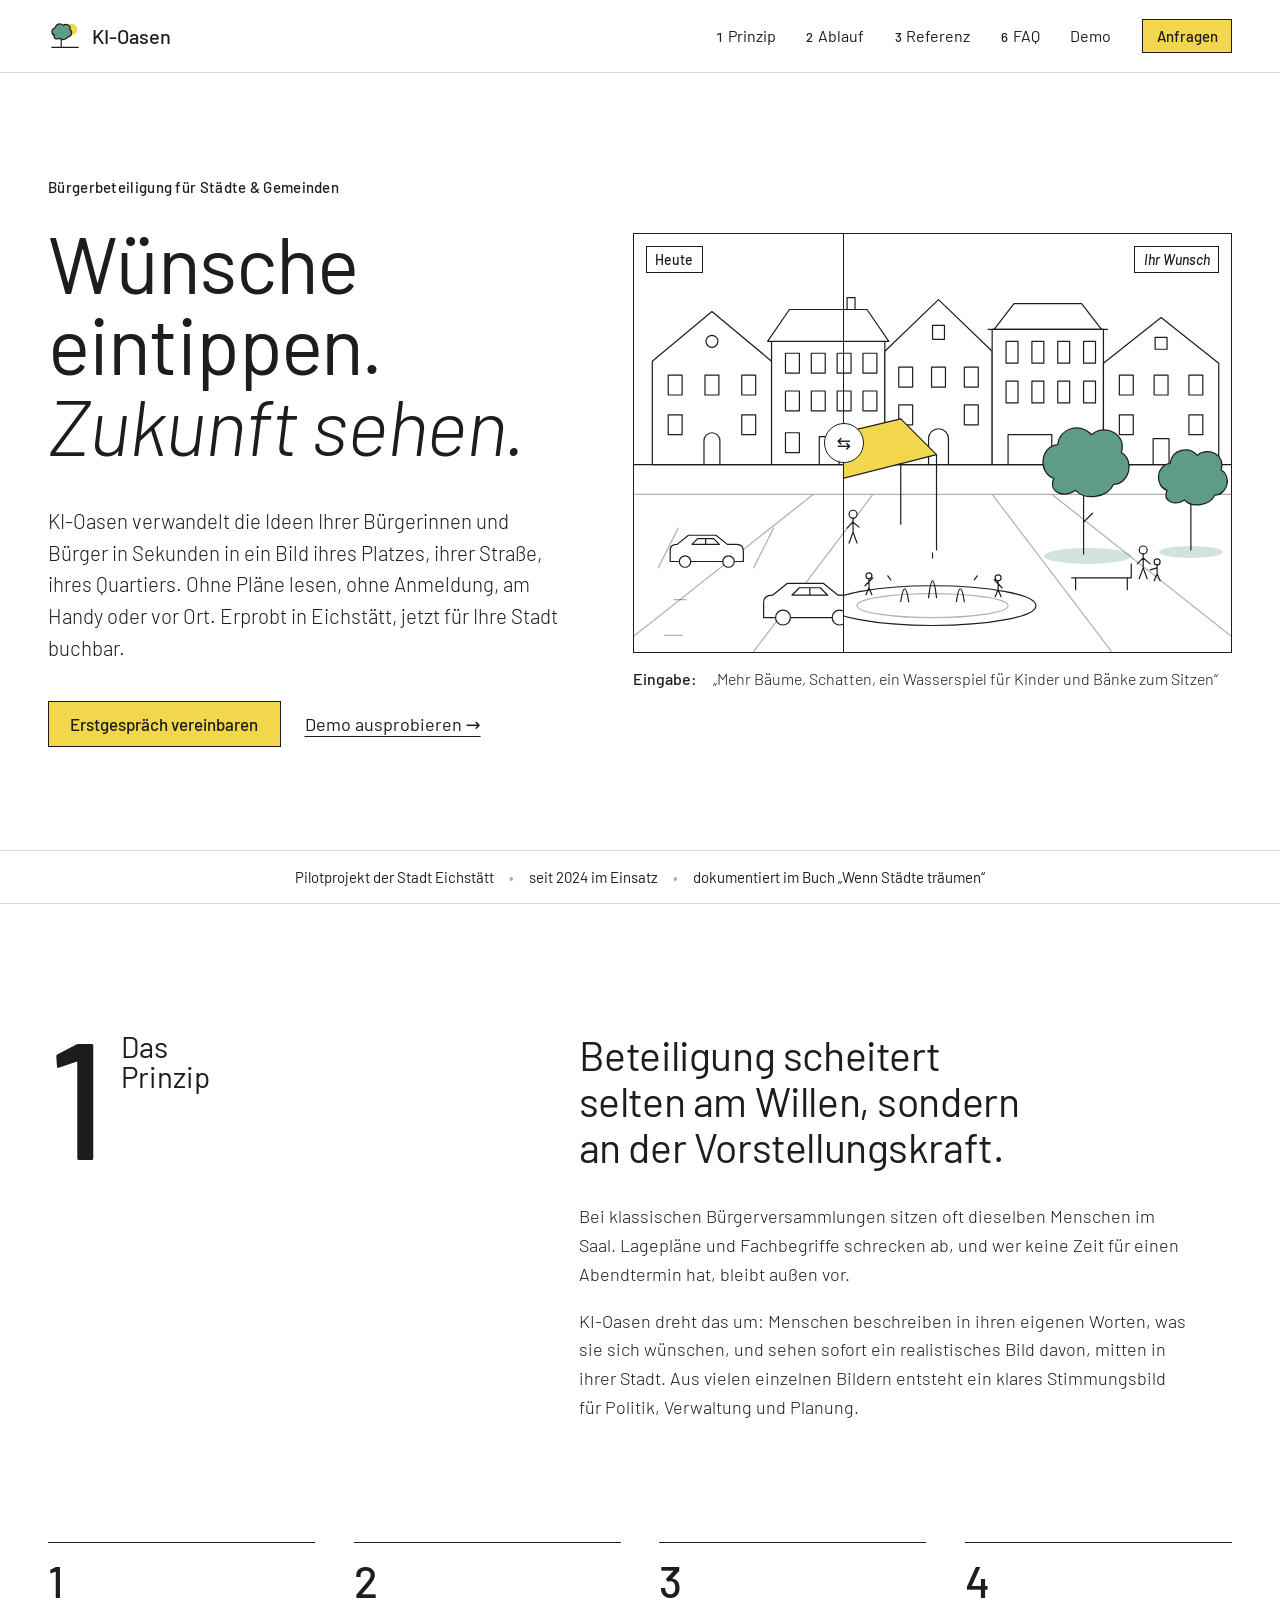
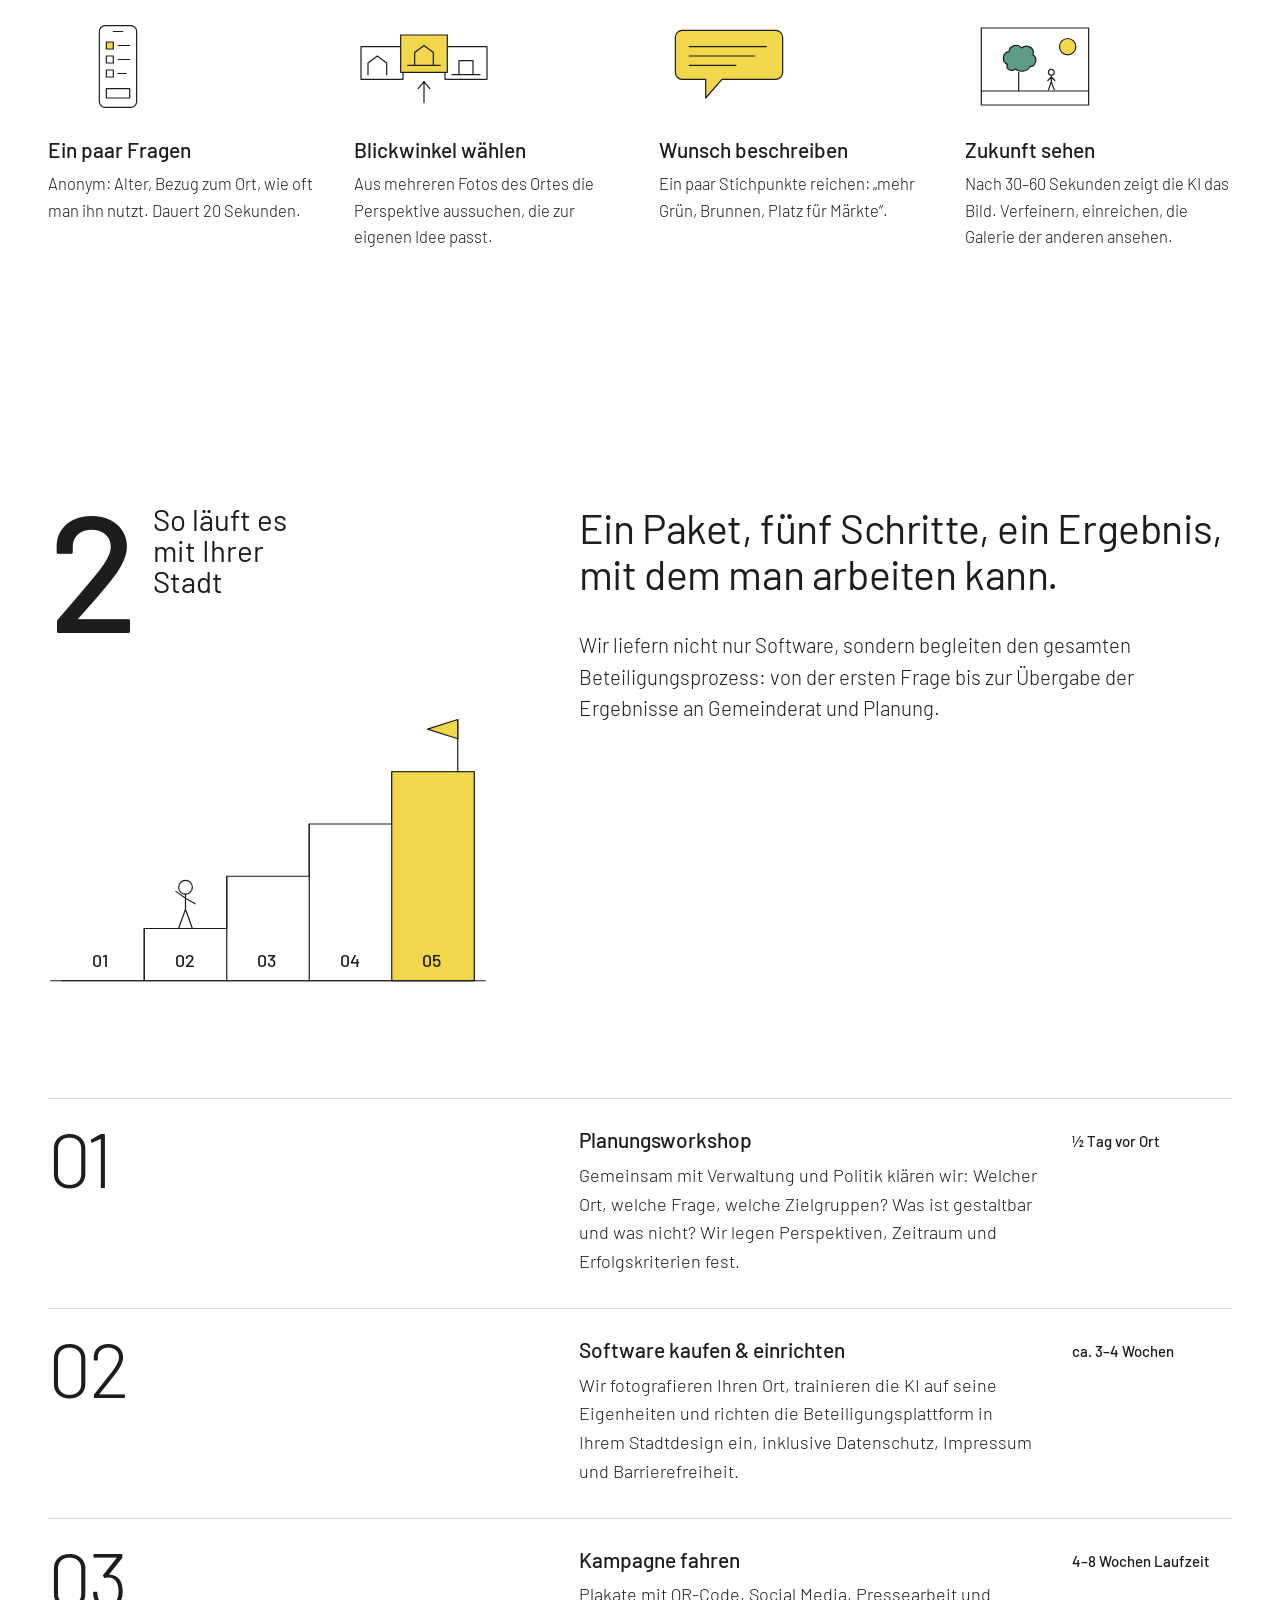
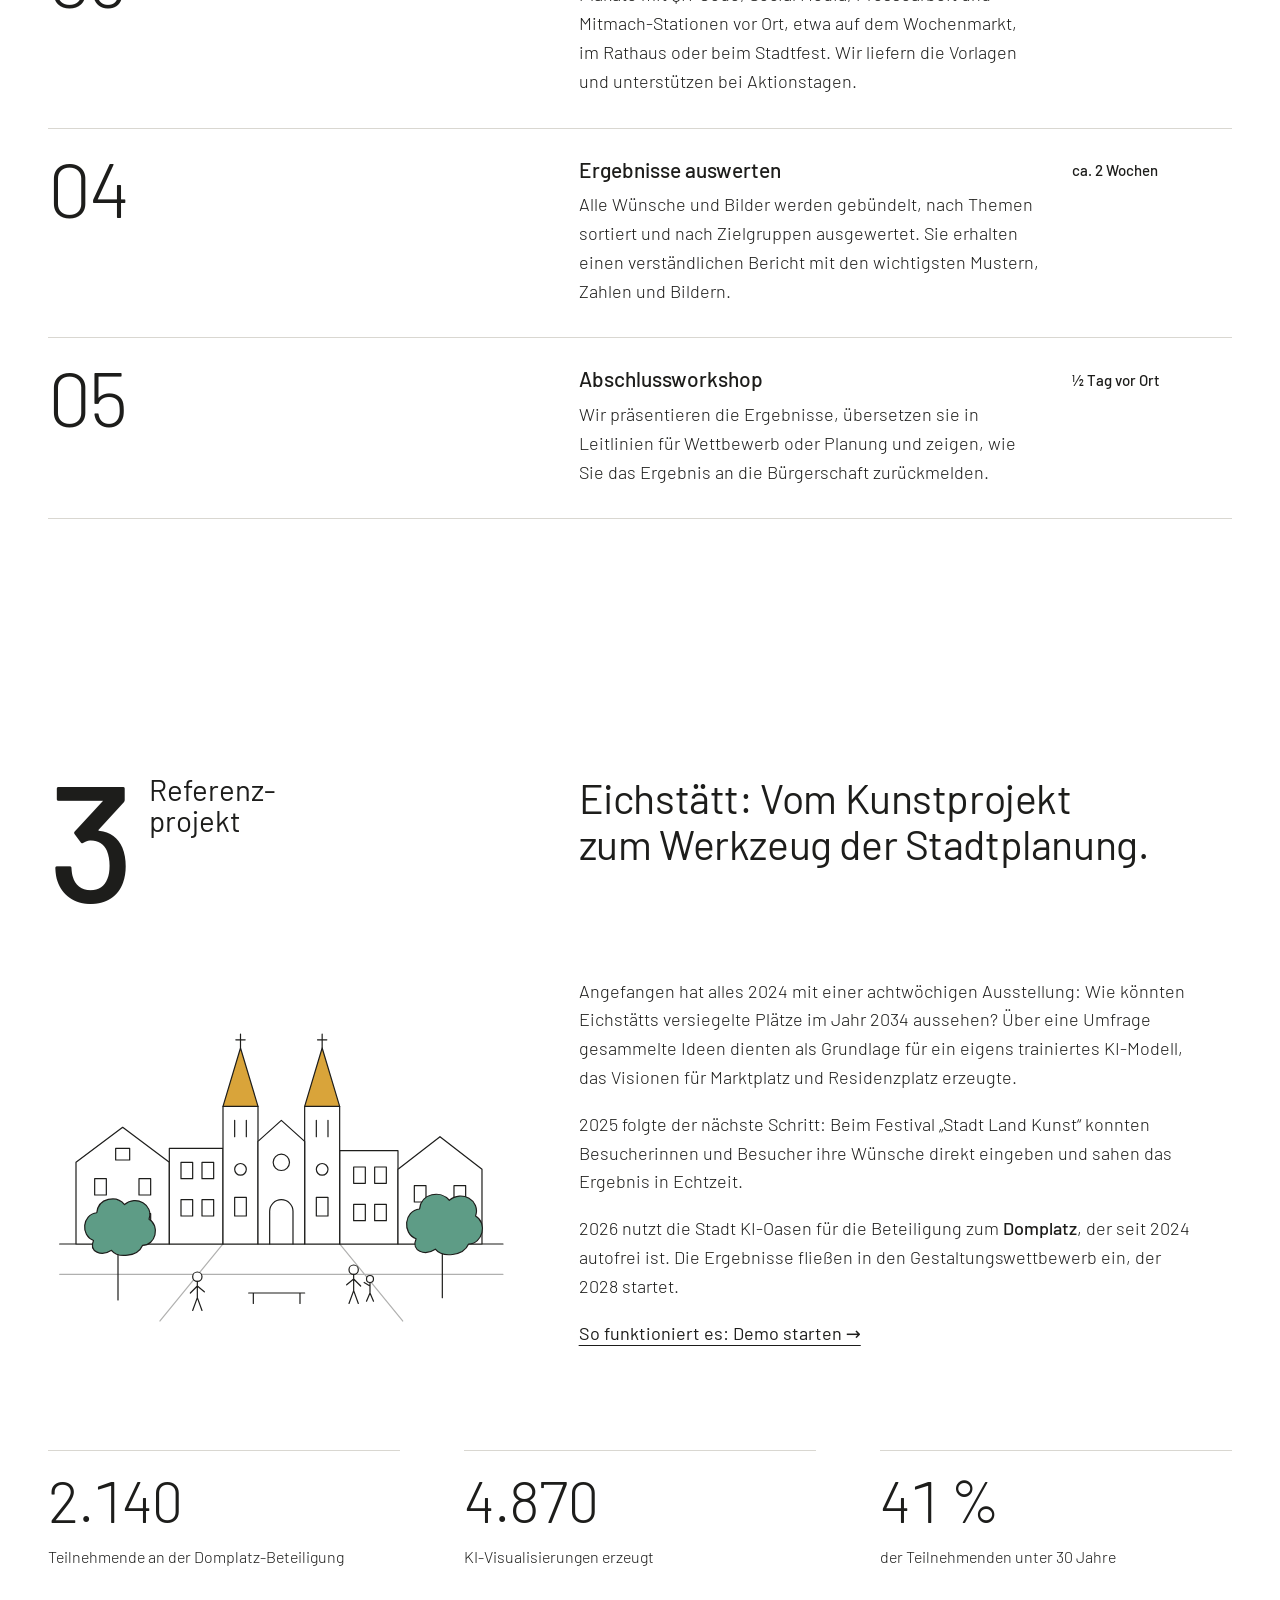
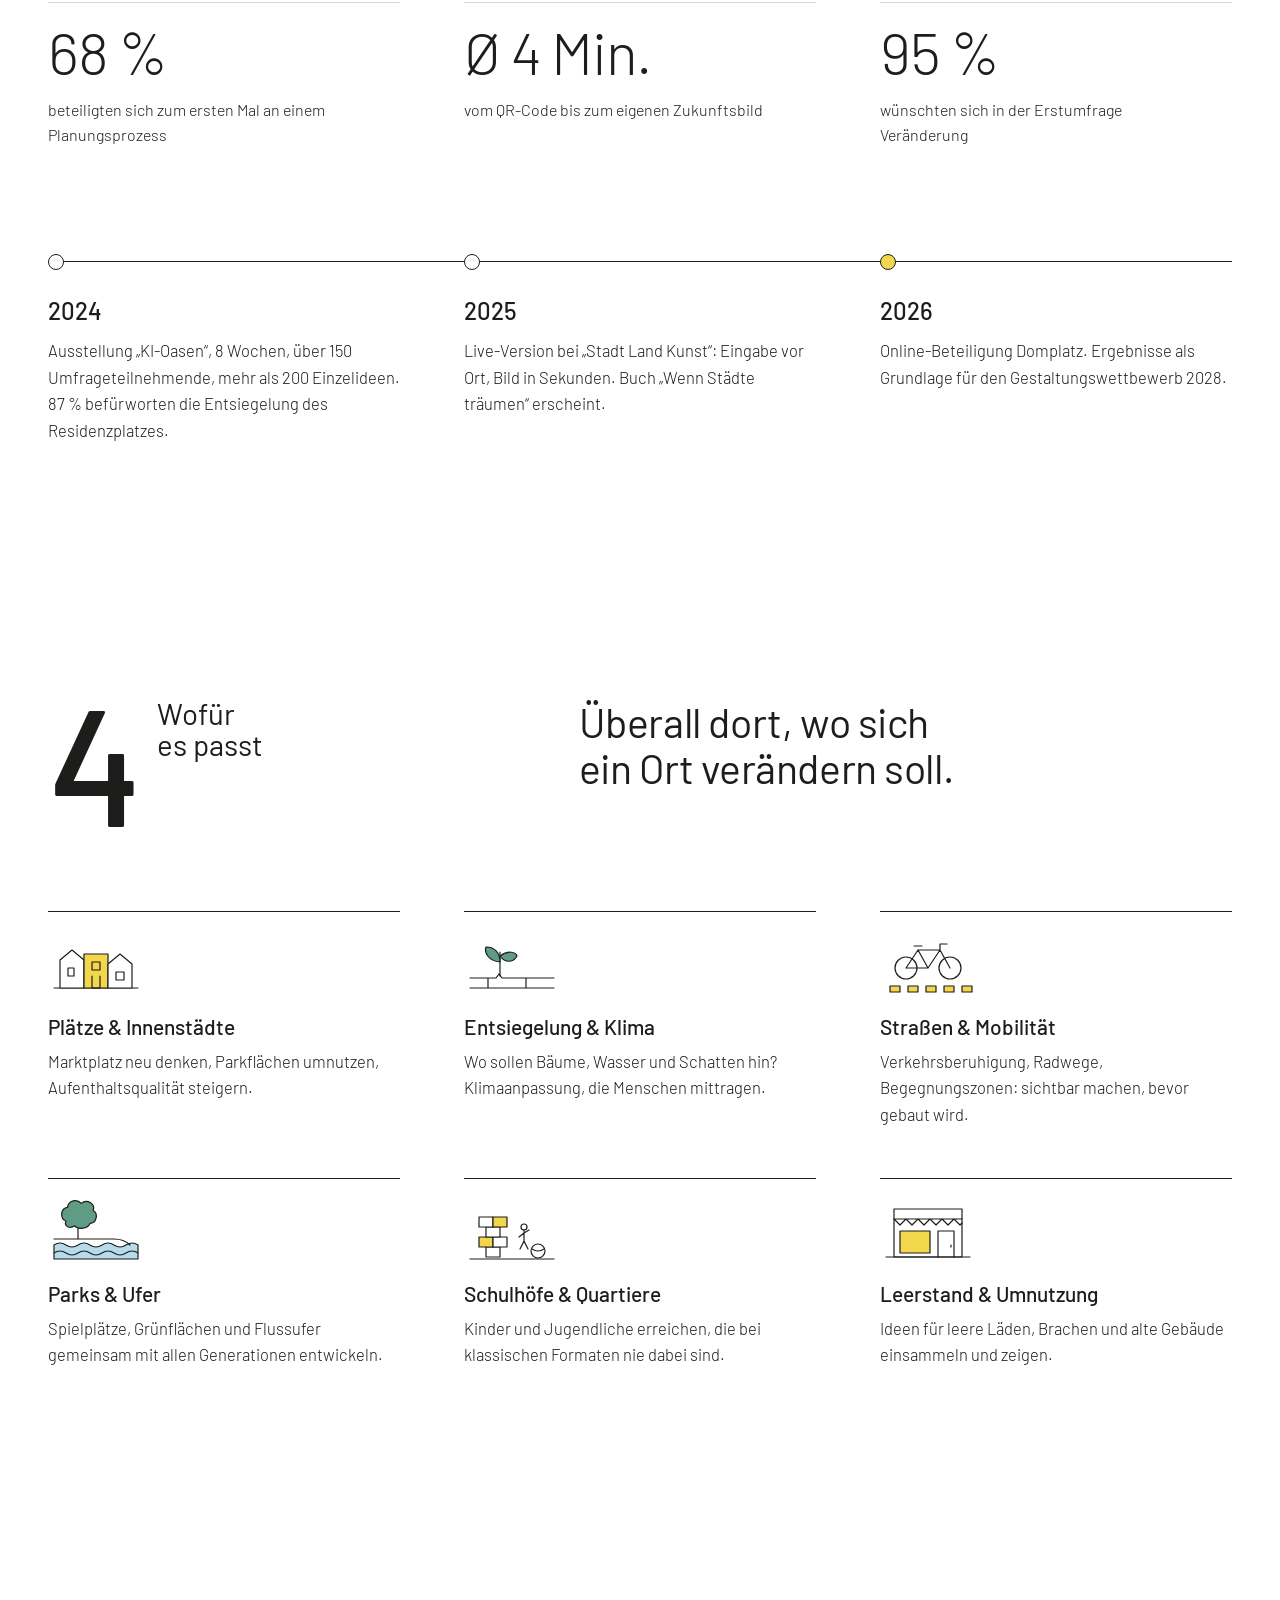
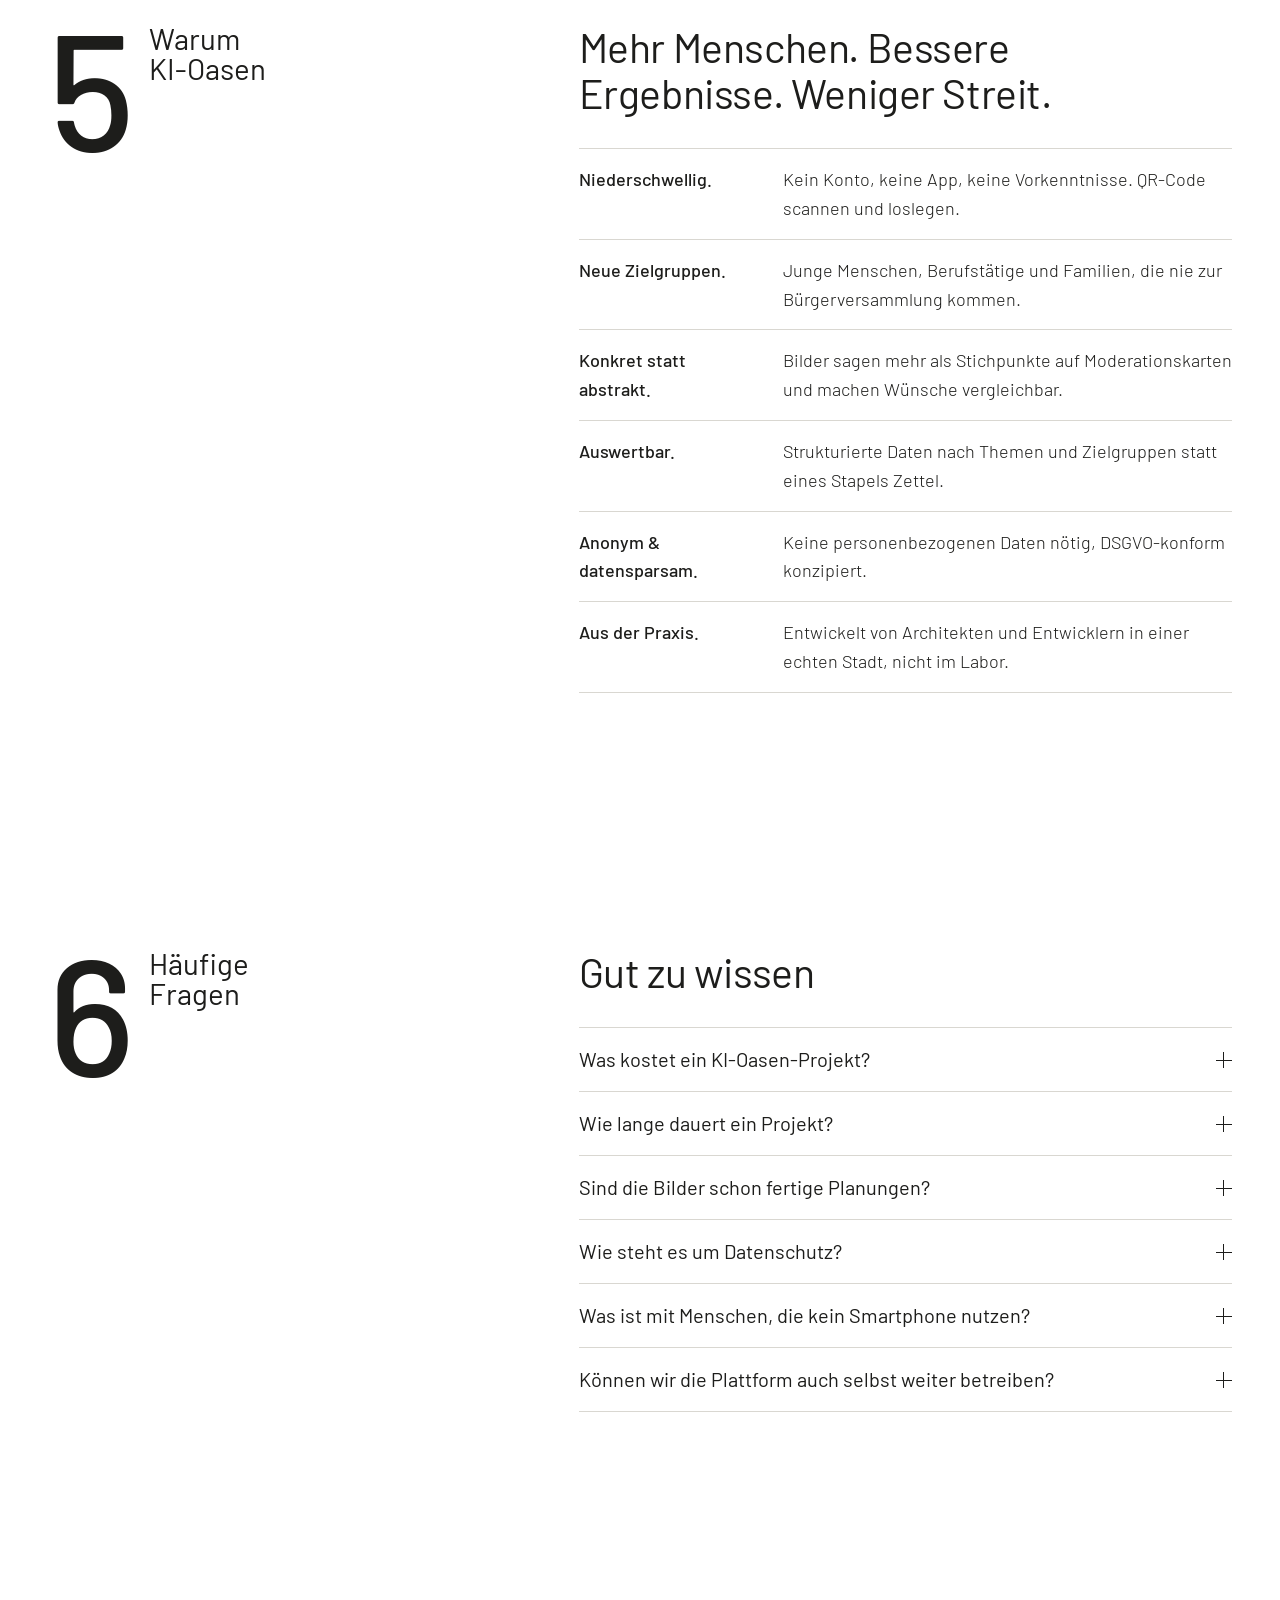
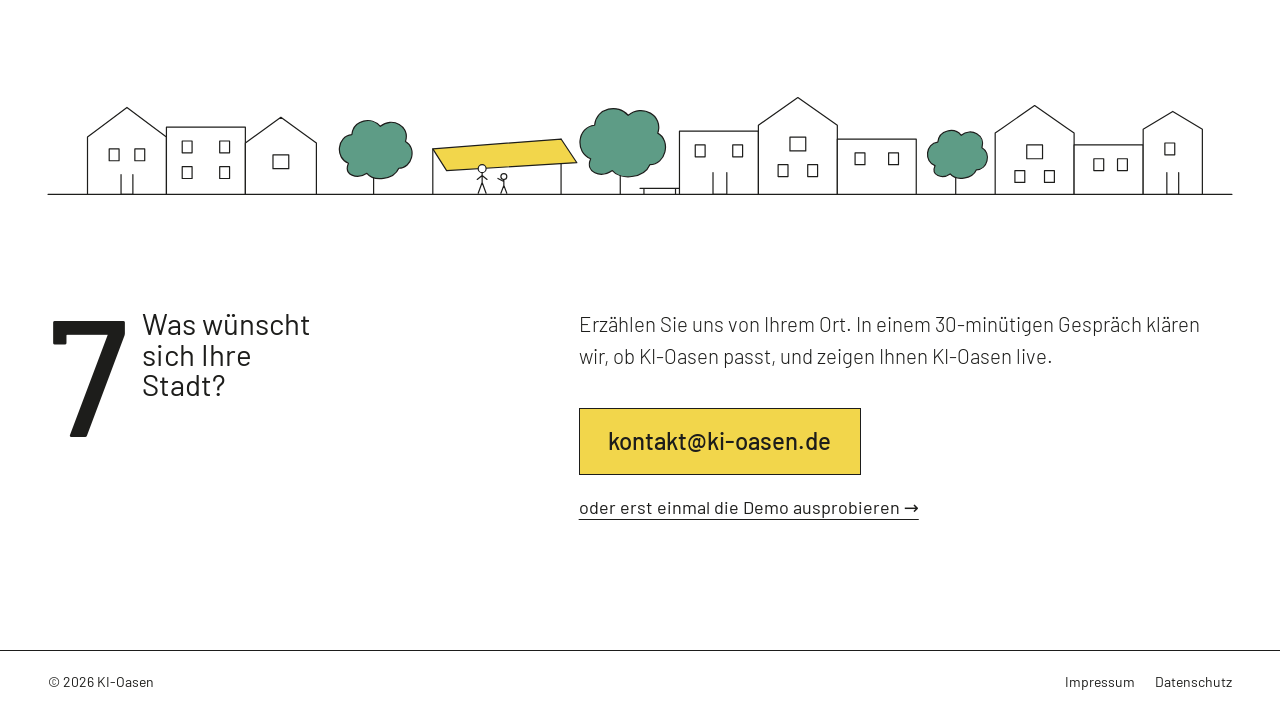
==== commit da723b1f: "Add files via upload" ====
--- a/index.html
+++ b/index.html
@@ -12,22 +12,22 @@
 <link rel="icon" href="favicon.svg" type="image/svg+xml">
 <link rel="preconnect" href="https://fonts.googleapis.com">
 <link rel="preconnect" href="https://fonts.gstatic.com" crossorigin>
-<link href="https://fonts.googleapis.com/css2?family=Fraunces:opsz,wght@9..144,500;9..144,700&family=Inter:wght@400;500;600&display=swap" rel="stylesheet">
-<link rel="stylesheet" href="style.css">
+<link href="https://fonts.googleapis.com/css2?family=Barlow:ital,wght@0,300;0,400;0,500;1,300&display=swap" rel="stylesheet">
+<link rel="stylesheet" href="buch.css">
 </head>
 <body>
 
 <header class="nav">
   <div class="wrap nav-inner">
     <a href="#" class="logo" aria-label="KI-Oasen Startseite">
-      <svg viewBox="0 0 32 32" aria-hidden="true"><circle cx="16" cy="16" r="15" fill="var(--green)"/><path d="M16 25v-9" stroke="var(--sand)" stroke-width="2.2" stroke-linecap="round"/><circle cx="16" cy="12" r="6.5" fill="var(--leaf)"/></svg>
+      <svg class="sk" viewBox="0 0 36 36" aria-hidden="true"><circle class="y no-stroke" cx="25" cy="11" r="6"/><path d="M4 30 H32 M14 30 V20"/><path class="g" transform="translate(14 15) scale(.24)" d="M-30 10 C-46 4 -44 -22 -26 -24 C-24 -42 -2 -46 8 -34 C22 -46 44 -34 38 -16 C52 -8 46 16 30 16 C24 30 0 32 -8 22 C-20 30 -36 24 -30 10 Z"/></svg>
       KI-Oasen
     </a>
     <nav class="nav-links" aria-label="Hauptnavigation">
-      <a href="#prinzip">Prinzip</a>
-      <a href="#ablauf">Ablauf</a>
-      <a href="#eichstaett">Referenz</a>
-      <a href="#faq">FAQ</a>
+      <a href="#prinzip"><span class="n">1</span>Prinzip</a>
+      <a href="#ablauf"><span class="n">2</span>Ablauf</a>
+      <a href="#eichstaett"><span class="n">3</span>Referenz</a>
+      <a href="#faq"><span class="n">6</span>FAQ</a>
       <a href="demo.html">Demo</a>
       <a href="#kontakt" class="btn btn-small">Anfragen</a>
     </nav>
@@ -36,61 +36,103 @@
 
 <main>
 
-<!-- HERO -->
+<!-- TITELSEITE -->
 <section class="hero">
   <div class="wrap hero-grid">
     <div>
-      <p class="eyebrow">Bürgerbeteiligung für Städte &amp; Gemeinden</p>
+      <p class="kicker">Bürgerbeteiligung für Städte &amp; Gemeinden</p>
       <h1>Wünsche eintippen.<br><em>Zukunft sehen.</em></h1>
       <p class="lead">KI-Oasen verwandelt die Ideen Ihrer Bürgerinnen und Bürger in Sekunden in ein Bild ihres Platzes, ihrer Straße, ihres Quartiers. Ohne Pläne lesen, ohne Anmeldung, am Handy oder vor Ort. Erprobt in Eichstätt, jetzt für Ihre Stadt buchbar.</p>
       <div class="cta-row">
         <a href="#kontakt" class="btn">Erstgespräch vereinbaren</a>
-        <a href="demo.html" class="btn btn-ghost">Demo ausprobieren →</a>
+        <a href="demo.html" class="link">Demo ausprobieren →</a>
       </div>
     </div>
 
     <figure class="compare" aria-label="Vorher-Nachher-Vergleich eines Stadtplatzes">
-      <div class="compare-stage" style="--pos:50%">
-        <!-- Vorher -->
-        <svg class="scene" viewBox="0 0 600 420" aria-hidden="true">
-          <rect width="600" height="420" fill="#cfd3d6"/>
-          <rect y="0" width="600" height="190" fill="#e7e9ea"/>
-          <g fill="#b9bec2"><rect x="20" y="70" width="120" height="130"/><rect x="150" y="40" width="90" height="160"/><rect x="250" y="80" width="110" height="120"/><rect x="370" y="50" width="100" height="150"/><rect x="480" y="90" width="110" height="110"/></g>
-          <g fill="#9ea4a9"><rect x="40" y="100" width="18" height="24"/><rect x="80" y="100" width="18" height="24"/><rect x="170" y="70" width="16" height="24"/><rect x="205" y="70" width="16" height="24"/><rect x="390" y="80" width="16" height="24"/><rect x="430" y="80" width="16" height="24"/><rect x="275" y="110" width="18" height="24"/><rect x="320" y="110" width="18" height="24"/><rect x="505" y="120" width="18" height="24"/><rect x="545" y="120" width="18" height="24"/></g>
-          <path d="M0 200h600v220H0z" fill="#a7adb1"/>
-          <g stroke="#959ba0" stroke-width="2"><path d="M0 250h600M0 310h600M0 380h600"/><path d="M100 200 40 420M220 200 190 420M340 200 350 420M460 200 510 420"/></g>
-          <g fill="#7f868b"><rect x="120" y="260" width="70" height="28" rx="6"/><rect x="380" y="330" width="80" height="30" rx="6"/></g>
+      <div class="compare-stage" style="--pos:35%">
+        <!-- Vorher: nur Linie, versiegelter Platz mit Autos -->
+        <svg class="scene sk" viewBox="0 0 600 420" aria-hidden="true">
+          <g class="faint"><path d="M0 262 H600 M240 262 L120 420 M360 262 L480 420 M180 262 L-20 420 M420 262 L620 420"/></g>
+          <path d="M0 232 H600"/>
+          <g class="w">
+            <path d="M18 232 V128 L78 78 L138 128 V232 Z"/>
+            <path d="M138 232 V108 H252 V232 Z"/>
+            <path d="M134 108 L156 76 H234 L256 108 Z"/>
+            <path d="M252 232 V118 L306 66 L360 118 V232 Z"/>
+            <path d="M360 232 V96 H472 V232 Z"/>
+            <path d="M362 96 L382 70 H450 L470 96 Z"/>
+            <path d="M472 232 V130 L530 84 L588 130 V232 Z"/>
+          </g>
+          <path d="M356 96 H476 M214 76 V64 H222 V76"/>
+          <circle cx="78" cy="108" r="6"/>
+          <path d="M34 142 h14 v20 h-14z M71 142 h14 v20 h-14z M108 142 h14 v20 h-14z M34 182 h14 v20 h-14z M108 182 h14 v20 h-14z M70 232 V208 a8 8 0 0 1 16 0 V232"/>
+          <path d="M152 120 h14 v20 h-14z M178 120 h14 v20 h-14z M204 120 h14 v20 h-14z M230 120 h14 v20 h-14z M152 158 h14 v20 h-14z M178 158 h14 v20 h-14z M204 158 h14 v20 h-14z M230 158 h14 v20 h-14z M152 200 h14 v20 h-14z M230 200 h14 v20 h-14z M186 232 V204 H206 V232"/>
+          <path d="M266 134 h14 v20 h-14z M299 134 h14 v20 h-14z M332 134 h14 v20 h-14z M266 172 h14 v20 h-14z M332 172 h14 v20 h-14z M296 232 V206 a10 10 0 0 1 20 0 V232 M300 92 h12 v14 h-12z"/>
+          <path d="M374 108 h12 v22 h-12z M400 108 h12 v22 h-12z M426 108 h12 v22 h-12z M452 108 h12 v22 h-12z M374 148 h12 v22 h-12z M400 148 h12 v22 h-12z M426 148 h12 v22 h-12z M452 148 h12 v22 h-12z M376 232 V202 H420 V232 M436 232 V204 H458 V232"/>
+          <path d="M488 142 h14 v20 h-14z M523 142 h14 v20 h-14z M558 142 h14 v20 h-14z M488 182 h14 v20 h-14z M558 182 h14 v20 h-14z M522 232 V206 H538 V232 M524 104 h12 v12 h-12z"/>
+          <g class="faint"><path d="M24 336 L44 296 M120 336 L140 296 M216 336 L236 296 M312 336 L332 296 M408 336 L428 296 M504 336 L524 296"/></g>
+          <g transform="translate(36 302) scale(1.15)"><path class="w" d="M0 24 V14 Q0 9 6 9 L16 1 H40 L50 9 H58 Q64 9 64 15 V24 Z"/><path d="M19 9 L24 4 H38 L43 9 Z M31 4 V9"/><circle class="w" cx="13" cy="24" r="5"/><circle class="w" cx="51" cy="24" r="5"/></g>
+          <g transform="translate(228 302) scale(1.15)"><path class="w" d="M0 24 V14 Q0 9 6 9 L16 1 H40 L50 9 H58 Q64 9 64 15 V24 Z"/><path d="M19 9 L24 4 H38 L43 9 Z M31 4 V9"/><circle class="w" cx="13" cy="24" r="5"/><circle class="w" cx="51" cy="24" r="5"/></g>
+          <g transform="translate(420 302) scale(1.15)"><path class="w" d="M0 24 V14 Q0 9 6 9 L16 1 H40 L50 9 H58 Q64 9 64 15 V24 Z"/><path d="M19 9 L24 4 H38 L43 9 Z M31 4 V9"/><circle class="w" cx="13" cy="24" r="5"/><circle class="w" cx="51" cy="24" r="5"/></g>
+          <g transform="translate(130 350) scale(1.5)"><path class="w" d="M0 24 V14 Q0 9 6 9 L16 1 H40 L50 9 H58 Q64 9 64 15 V24 Z"/><path d="M19 9 L24 4 H38 L43 9 Z M31 4 V9"/><circle class="w" cx="13" cy="24" r="5"/><circle class="w" cx="51" cy="24" r="5"/></g>
+          <g transform="translate(372 354) scale(1.5)"><path class="w" d="M0 24 V14 Q0 9 6 9 L16 1 H40 L50 9 H58 Q64 9 64 15 V24 Z"/><path d="M19 9 L24 4 H38 L43 9 Z M31 4 V9"/><circle class="w" cx="13" cy="24" r="5"/><circle class="w" cx="51" cy="24" r="5"/></g>
+          <g class="faint"><path d="M30 404 h18 M300 400 h20 M560 406 h14 M40 368 h12 M330 372 h16 M580 380 h12 M250 410 h22"/></g>
+          <path d="M572 290 V200"/><rect class="w" x="560" y="176" width="24" height="24"/><text x="566.5" y="194" style="font-size:16px">P</text>
         </svg>
-        <!-- Nachher -->
+        <!-- Nachher: dieselbe Zeichnung mit Bäumen, Sonnensegel, Wasserspiel, Bänken -->
         <div class="after">
-        <svg class="scene" viewBox="0 0 600 420" aria-hidden="true">
-          <rect width="600" height="420" fill="#cfe3c9"/>
-          <rect y="0" width="600" height="190" fill="#f3ead8"/>
-          <g fill="#e9d6b4"><rect x="20" y="70" width="120" height="130"/><rect x="150" y="40" width="90" height="160"/><rect x="250" y="80" width="110" height="120"/><rect x="370" y="50" width="100" height="150"/><rect x="480" y="90" width="110" height="110"/></g>
-          <g fill="#c6a777"><rect x="40" y="100" width="18" height="24"/><rect x="80" y="100" width="18" height="24"/><rect x="170" y="70" width="16" height="24"/><rect x="205" y="70" width="16" height="24"/><rect x="390" y="80" width="16" height="24"/><rect x="430" y="80" width="16" height="24"/><rect x="275" y="110" width="18" height="24"/><rect x="320" y="110" width="18" height="24"/><rect x="505" y="120" width="18" height="24"/><rect x="545" y="120" width="18" height="24"/></g>
-          <path d="M0 200h600v220H0z" fill="#bcd8a8"/>
-          <path d="M0 300 C150 270 250 330 600 290 V330 C320 360 160 310 0 345Z" fill="#e8dcc2"/>
-          <ellipse cx="300" cy="380" rx="120" ry="24" fill="#8fc3d6"/>
-          <ellipse cx="300" cy="376" rx="90" ry="14" fill="#b6dbe7"/>
-          <g><rect x="76" y="230" width="8" height="60" fill="#6b4f2c"/><circle cx="80" cy="215" r="42" fill="#3f7d3a"/><circle cx="62" cy="230" r="26" fill="#4f9147"/>
-             <rect x="236" y="215" width="7" height="50" fill="#6b4f2c"/><circle cx="240" cy="200" r="34" fill="#4f9147"/>
-             <rect x="420" y="225" width="8" height="60" fill="#6b4f2c"/><circle cx="424" cy="208" r="44" fill="#3f7d3a"/><circle cx="446" cy="226" r="24" fill="#5ea255"/>
-             <rect x="540" y="250" width="7" height="50" fill="#6b4f2c"/><circle cx="544" cy="238" r="30" fill="#4f9147"/></g>
-          <g fill="#a9784a"><rect x="130" y="320" width="70" height="10" rx="3"/><rect x="420" y="320" width="70" height="10" rx="3"/></g>
-          <g fill="#e2725b"><circle cx="160" cy="300" r="6"/><circle cx="455" cy="300" r="6"/></g>
-          <g fill="#2f3b2c"><circle cx="165" cy="312" r="5"/><rect x="160" y="316" width="10" height="16" rx="4"/><circle cx="460" cy="312" r="5"/><rect x="455" y="316" width="10" height="16" rx="4"/></g>
+        <svg class="scene sk" viewBox="0 0 600 420" aria-hidden="true">
+          <g class="faint"><path d="M0 262 H600 M240 262 L120 420 M360 262 L480 420 M180 262 L-20 420 M420 262 L620 420"/></g>
+          <path d="M0 232 H600"/>
+          <g class="w">
+            <path d="M18 232 V128 L78 78 L138 128 V232 Z"/>
+            <path d="M138 232 V108 H252 V232 Z"/>
+            <path d="M134 108 L156 76 H234 L256 108 Z"/>
+            <path d="M252 232 V118 L306 66 L360 118 V232 Z"/>
+            <path d="M360 232 V96 H472 V232 Z"/>
+            <path d="M362 96 L382 70 H450 L470 96 Z"/>
+            <path d="M472 232 V130 L530 84 L588 130 V232 Z"/>
+          </g>
+          <path d="M356 96 H476 M214 76 V64 H222 V76"/>
+          <circle cx="78" cy="108" r="6"/>
+          <path d="M34 142 h14 v20 h-14z M71 142 h14 v20 h-14z M108 142 h14 v20 h-14z M34 182 h14 v20 h-14z M108 182 h14 v20 h-14z M70 232 V208 a8 8 0 0 1 16 0 V232"/>
+          <path d="M152 120 h14 v20 h-14z M178 120 h14 v20 h-14z M204 120 h14 v20 h-14z M230 120 h14 v20 h-14z M152 158 h14 v20 h-14z M178 158 h14 v20 h-14z M204 158 h14 v20 h-14z M230 158 h14 v20 h-14z M152 200 h14 v20 h-14z M230 200 h14 v20 h-14z M186 232 V204 H206 V232"/>
+          <path d="M266 134 h14 v20 h-14z M299 134 h14 v20 h-14z M332 134 h14 v20 h-14z M266 172 h14 v20 h-14z M332 172 h14 v20 h-14z M296 232 V206 a10 10 0 0 1 20 0 V232 M300 92 h12 v14 h-12z"/>
+          <path d="M374 108 h12 v22 h-12z M400 108 h12 v22 h-12z M426 108 h12 v22 h-12z M452 108 h12 v22 h-12z M374 148 h12 v22 h-12z M400 148 h12 v22 h-12z M426 148 h12 v22 h-12z M452 148 h12 v22 h-12z M376 232 V202 H420 V232 M436 232 V204 H458 V232"/>
+          <path d="M488 142 h14 v20 h-14z M523 142 h14 v20 h-14z M558 142 h14 v20 h-14z M488 182 h14 v20 h-14z M558 182 h14 v20 h-14z M522 232 V206 H538 V232 M524 104 h12 v12 h-12z"/>
+          <ellipse class="g-l" cx="64" cy="320" rx="44" ry="8"/>
+          <ellipse class="g-l" cx="456" cy="324" rx="44" ry="8"/>
+          <ellipse class="g-l" cx="560" cy="320" rx="32" ry="6"/>
+          <path d="M64 254 V318 M64 284 l-9 -10 M452 260 V322 M452 290 l9 -9 M560 270 V318"/>
+          <path class="g" transform="translate(64 232) scale(.95)" d="M-30 10 C-46 4 -44 -22 -26 -24 C-24 -42 -2 -46 8 -34 C22 -46 44 -34 38 -16 C52 -8 46 16 30 16 C24 30 0 32 -8 22 C-20 30 -36 24 -30 10 Z"/>
+          <path class="g" transform="translate(452 236)" d="M-30 10 C-46 4 -44 -22 -26 -24 C-24 -42 -2 -46 8 -34 C22 -46 44 -34 38 -16 C52 -8 46 16 30 16 C24 30 0 32 -8 22 C-20 30 -36 24 -30 10 Z"/>
+          <path class="g" transform="translate(560 250) scale(.8)" d="M-30 10 C-46 4 -44 -22 -26 -24 C-24 -42 -2 -46 8 -34 C22 -46 44 -34 38 -16 C52 -8 46 16 30 16 C24 30 0 32 -8 22 C-20 30 -36 24 -30 10 Z"/>
+          <path d="M150 214 V302 M268 186 V292 M304 222 V318 M186 252 V330"/>
+          <path class="y" d="M150 214 L268 186 L304 222 L186 252 Z"/>
+          <ellipse class="w" cx="300" cy="374" rx="104" ry="20"/>
+          <ellipse class="faint" cx="300" cy="374" rx="76" ry="12"/>
+          <path d="M268 370 q4 -26 8 0 M296 366 q4 -34 8 0 M324 370 q4 -26 8 0 M258 348 l-3 -4 M342 348 l3 -4 M300 326 v-5"/>
+          <path d="M96 344 h60 M100 344 v12 M152 344 v12 M96 330 V344"/>
+          <path d="M440 346 h60 M444 346 v12 M496 346 v12 M500 332 V346"/>
+          <circle class="w" cx="124" cy="324" r="4"/><path d="M124 328 V344 H138 V356 M124 334 l9 5"/>
+          <circle class="w" cx="220" cy="282" r="4"/><path d="M220 286 V300 M220 290 l-6 6 M220 290 l6 5 M220 300 l-4 11 M220 300 l4 11"/>
+          <circle class="w" cx="236" cy="344" r="3"/><path d="M236 347 V356 M236 350 l-4 4 M236 350 l4 -4 M236 356 l-3 7 M236 356 l3 7"/>
+          <circle class="w" cx="366" cy="346" r="3"/><path d="M366 349 V358 M366 352 l-4 -4 M366 352 l4 4 M366 358 l-3 7 M366 358 l3 7"/>
+          <circle class="w" cx="512" cy="318" r="4"/><path d="M512 322 V336 M512 326 l-6 6 M512 326 l7 6 M512 336 l-4 11 M512 336 l4 11"/>
+          <circle class="w" cx="526" cy="330" r="3"/><path d="M526 333 V342 M526 336 l-7 2 M526 342 l-3 7 M526 342 l3 7"/>
         </svg>
         </div>
         <div class="compare-handle" aria-hidden="true"><span>⇆</span></div>
-        <span class="tag tag-l">Heute</span><span class="tag tag-r">Ihr Wunsch</span>
-        <input type="range" min="0" max="100" value="50" class="compare-range" aria-label="Vorher und Nachher vergleichen">
-      </div>
-      <figcaption class="prompt-chip"><span class="chip-label">Eingabe:</span> „Mehr Bäume, Schatten, ein Wasserspiel für Kinder und Bänke zum Sitzen“</figcaption>
+        <span class="tag tag-l">Heute</span><span class="tag tag-r ai">Ihr Wunsch</span>
+        <input type="range" min="0" max="100" value="35" class="compare-range" aria-label="Vorher und Nachher vergleichen">
+      </div>
+      <figcaption class="prompt-chip"><span class="chip-label">Eingabe:</span> <span>„Mehr Bäume, Schatten, ein Wasserspiel für Kinder und Bänke zum Sitzen“</span></figcaption>
     </figure>
   </div>
 </section>
 
-<!-- LOGOS / TRUST -->
+<!-- LEISTE -->
 <section class="strip">
   <div class="wrap strip-inner">
     <span>Pilotprojekt der Stadt Eichstätt</span><span class="dot">•</span>
@@ -99,38 +141,44 @@
   </div>
 </section>
 
-<!-- PROBLEM / PRINZIP -->
+<!-- 1 · PRINZIP -->
 <section id="prinzip" class="section">
   <div class="wrap">
-    <div class="split">
-      <div>
-        <p class="eyebrow">Das Prinzip</p>
+    <div class="spread">
+      <div class="pg-l">
+        <div class="opener"><span class="ch-num" aria-hidden="true">1</span><p class="ch-title">Das<br>Prinzip</p></div>
+      </div>
+      <div class="pg-r">
         <h2>Beteiligung scheitert selten am Willen, sondern an der Vorstellungskraft.</h2>
-      </div>
-      <div class="prose">
-        <p>Bei klassischen Bürgerversammlungen sitzen oft dieselben Menschen im Saal. Lagepläne und Fachbegriffe schrecken ab, und wer keine Zeit für einen Abendtermin hat, bleibt außen vor.</p>
-        <p>KI-Oasen dreht das um: Menschen beschreiben in ihren eigenen Worten, was sie sich wünschen, und sehen sofort ein realistisches Bild davon, mitten in ihrer Stadt. Aus vielen einzelnen Bildern entsteht ein klares Stimmungsbild für Politik, Verwaltung und Planung.</p>
-      </div>
-    </div>
-
-    <div class="cards four">
-      <article class="card">
+        <div class="prose">
+          <p>Bei klassischen Bürgerversammlungen sitzen oft dieselben Menschen im Saal. Lagepläne und Fachbegriffe schrecken ab, und wer keine Zeit für einen Abendtermin hat, bleibt außen vor.</p>
+          <p>KI-Oasen dreht das um: Menschen beschreiben in ihren eigenen Worten, was sie sich wünschen, und sehen sofort ein realistisches Bild davon, mitten in ihrer Stadt. Aus vielen einzelnen Bildern entsteht ein klares Stimmungsbild für Politik, Verwaltung und Planung.</p>
+        </div>
+      </div>
+    </div>
+
+    <div class="steps">
+      <article class="step">
         <span class="num">1</span>
+        <svg class="sk" viewBox="0 0 120 80" aria-hidden="true"><rect class="w" x="44" y="4" width="32" height="70" rx="5"/><path d="M56 9 h8"/><rect class="y" x="50" y="18" width="6" height="6"/><rect x="50" y="30" width="6" height="6"/><rect x="50" y="42" width="6" height="6"/><path d="M60 21 h10 M60 33 h10 M60 45 h7 M50 58 h20 v8 h-20 z"/></svg>
         <h3>Ein paar Fragen</h3>
         <p>Anonym: Alter, Bezug zum Ort, wie oft man ihn nutzt. Dauert 20 Sekunden.</p>
       </article>
-      <article class="card">
+      <article class="step">
         <span class="num">2</span>
+        <svg class="sk" viewBox="0 0 120 80" aria-hidden="true"><rect class="w" x="6" y="22" width="36" height="28"/><path d="M12 46 V36 L20 30 L28 36 V46"/><rect class="w" x="78" y="22" width="36" height="28"/><path d="M84 46 H108 M90 46 V34 H102 V46"/><rect class="y" x="40" y="12" width="40" height="32"/><path d="M46 38 H74 M52 38 V27 L60 21 L68 27 V38"/><path d="M60 70 V52 M60 52 l-5 6 M60 52 l5 6"/></svg>
         <h3>Blickwinkel wählen</h3>
         <p>Aus mehreren Fotos des Ortes die Perspektive aussuchen, die zur eigenen Idee passt.</p>
       </article>
-      <article class="card">
+      <article class="step">
         <span class="num">3</span>
+        <svg class="sk" viewBox="0 0 120 80" aria-hidden="true"><path class="y" d="M20 8 H100 a6 6 0 0 1 6 6 V44 a6 6 0 0 1 -6 6 H54 L40 66 V50 H20 a6 6 0 0 1 -6 -6 V14 a6 6 0 0 1 6 -6 Z"/><path d="M26 22 H92 M26 30 H82 M26 38 H66"/></svg>
         <h3>Wunsch beschreiben</h3>
         <p>Ein paar Stichpunkte reichen: „mehr Grün, Brunnen, Platz für Märkte“.</p>
       </article>
-      <article class="card">
+      <article class="step">
         <span class="num">4</span>
+        <svg class="sk" viewBox="0 0 120 80" aria-hidden="true"><rect class="w" x="14" y="6" width="92" height="66"/><circle class="y" cx="88" cy="22" r="7"/><path d="M14 60 H106 M46 60 V44"/><path class="g" transform="translate(46 34) scale(.32)" d="M-30 10 C-46 4 -44 -22 -26 -24 C-24 -42 -2 -46 8 -34 C22 -46 44 -34 38 -16 C52 -8 46 16 30 16 C24 30 0 32 -8 22 C-20 30 -36 24 -30 10 Z"/><circle class="w" cx="74" cy="44" r="2.5"/><path d="M74 46.5 V52 M74 48 l-3 3 M74 48 l3 3 M74 52 l-2.5 7 M74 52 l2.5 7"/></svg>
         <h3>Zukunft sehen</h3>
         <p>Nach 30–60 Sekunden zeigt die KI das Bild. Verfeinern, einreichen, die Galerie der anderen ansehen.</p>
       </article>
@@ -138,12 +186,26 @@
   </div>
 </section>
 
-<!-- ABLAUF / PAKET -->
-<section id="ablauf" class="section section-tint">
-  <div class="wrap">
-    <p class="eyebrow">So läuft es mit Ihrer Stadt</p>
-    <h2>Ein Paket, fünf Schritte, ein Ergebnis, mit dem man arbeiten kann.</h2>
-    <p class="lead narrow">Wir liefern nicht nur Software, sondern begleiten den gesamten Beteiligungsprozess: von der ersten Frage bis zur Übergabe der Ergebnisse an Gemeinderat und Planung.</p>
+<!-- 2 · ABLAUF -->
+<section id="ablauf" class="section">
+  <div class="wrap">
+    <div class="spread">
+      <div class="pg-l">
+        <div class="opener"><span class="ch-num" aria-hidden="true">2</span><p class="ch-title">So läuft es<br>mit Ihrer<br>Stadt</p></div>
+        <svg class="sk" viewBox="0 0 320 230" aria-hidden="true">
+          <path class="w" d="M10 210 H70 V172 H130 V134 H190 V96 H250 V58 H310 V210 Z"/>
+          <path class="y" d="M250 58 H310 V210 H250 Z"/>
+          <path d="M70 172 V210 M130 134 V210 M190 96 V210 M2 210 H318"/>
+          <path d="M298 58 V20"/><path class="y" d="M298 20 L276 27 L298 34 Z"/>
+          <circle class="w" cx="100" cy="142" r="5"/><path d="M100 147 V158 M100 150 l-7 -5 M100 150 l7 4 M100 158 l-5 14 M100 158 l5 14"/>
+          <text x="32" y="200">01</text><text x="92" y="200">02</text><text x="152" y="200">03</text><text x="212" y="200">04</text><text x="272" y="200">05</text>
+        </svg>
+      </div>
+      <div class="pg-r">
+        <h2>Ein Paket, fünf Schritte, ein Ergebnis, mit dem man arbeiten kann.</h2>
+        <p class="lead">Wir liefern nicht nur Software, sondern begleiten den gesamten Beteiligungsprozess: von der ersten Frage bis zur Übergabe der Ergebnisse an Gemeinderat und Planung.</p>
+      </div>
+    </div>
 
     <ol class="timeline">
       <li>
@@ -190,29 +252,63 @@
   </div>
 </section>
 
-<!-- REFERENZ EICHSTÄTT -->
-<section id="eichstaett" class="section section-dark">
-  <div class="wrap">
-    <p class="eyebrow eyebrow-light">Referenzprojekt</p>
-    <h2>Eichstätt: Vom Kunstprojekt zum Werkzeug der Stadtplanung.</h2>
-
-    <div class="split">
-      <div class="prose prose-light">
+<!-- 3 · REFERENZ EICHSTÄTT -->
+<section id="eichstaett" class="section">
+  <div class="wrap">
+    <div class="spread">
+      <div class="pg-l">
+        <div class="opener"><span class="ch-num" aria-hidden="true">3</span><p class="ch-title">Referenz-<br>projekt</p></div>
+      </div>
+      <div class="pg-r">
+        <h2>Eichstätt: Vom Kunstprojekt zum Werkzeug der Stadtplanung.</h2>
+      </div>
+    </div>
+
+    <div class="spread ref-body">
+      <div class="pg-l">
+        <svg class="sk" viewBox="0 0 400 280" aria-hidden="true">
+          <g class="faint"><path d="M10 236 H390 M150 210 L96 276 M250 210 L304 276"/></g>
+          <path d="M10 210 H390"/>
+          <g class="w">
+            <path d="M24 210 V140 L64 110 L104 140 V210 Z"/>
+            <path d="M104 210 V128 H150 V210 Z"/>
+            <path d="M250 210 V130 H300 V210 Z"/>
+            <path d="M300 210 V146 L336 118 L372 146 V210 Z"/>
+            <path d="M150 210 V92 H180 V210 Z"/>
+            <path d="M220 210 V92 H250 V210 Z"/>
+            <path d="M180 210 V122 L200 104 L220 122 V210 Z"/>
+          </g>
+          <path class="o" d="M150 92 L165 42 L180 92 Z"/>
+          <path class="o" d="M220 92 L235 42 L250 92 Z"/>
+          <path d="M165 42 V30 M161 35 H169 M235 42 V30 M231 35 H239"/>
+          <path d="M160 104 v14 M170 104 v14 M230 104 v14 M240 104 v14 M190 210 V182 a10 10 0 0 1 20 0 V210 M160 170 h10 v16 h-10z M230 170 h10 v16 h-10z"/>
+          <circle cx="165" cy="146" r="5"/><circle cx="235" cy="146" r="5"/><circle cx="200" cy="140" r="7"/>
+          <path d="M40 154 h10 v14 h-10z M78 154 h10 v14 h-10z M40 184 h10 v14 h-10z M78 184 h10 v14 h-10z M58 128 h12 v10 h-12z M114 140 h10 v14 h-10z M132 140 h10 v14 h-10z M114 172 h10 v14 h-10z M132 172 h10 v14 h-10z M262 144 h10 v14 h-10z M280 144 h10 v14 h-10z M262 176 h10 v14 h-10z M280 176 h10 v14 h-10z M314 160 h10 v14 h-10z M348 160 h10 v14 h-10z M330 210 V186 H344 V210"/>
+          <path d="M60 216 V258 M338 216 V256"/>
+          <path class="g" transform="translate(60 200) scale(.7)" d="M-30 10 C-46 4 -44 -22 -26 -24 C-24 -42 -2 -46 8 -34 C22 -46 44 -34 38 -16 C52 -8 46 16 30 16 C24 30 0 32 -8 22 C-20 30 -36 24 -30 10 Z"/>
+          <path class="g" transform="translate(338 198) scale(.75)" d="M-30 10 C-46 4 -44 -22 -26 -24 C-24 -42 -2 -46 8 -34 C22 -46 44 -34 38 -16 C52 -8 46 16 30 16 C24 30 0 32 -8 22 C-20 30 -36 24 -30 10 Z"/>
+          <circle class="w" cx="128" cy="238" r="4"/><path d="M128 242 V256 M128 246 l-6 6 M128 246 l6 5 M128 256 l-4 11 M128 256 l4 11"/>
+          <circle class="w" cx="262" cy="232" r="4"/><path d="M262 236 V250 M262 240 l-6 5 M262 240 l6 6 M262 250 l-4 11 M262 250 l4 11"/>
+          <circle class="w" cx="276" cy="240" r="3"/><path d="M276 243 V252 M276 246 l-5 -3 M276 252 l-3 7 M276 252 l3 7"/>
+          <path d="M172 252 h48 M176 252 v9 M216 252 v9"/>
+        </svg>
+      </div>
+      <div class="pg-r prose">
         <p>Angefangen hat alles 2024 mit einer achtwöchigen Ausstellung: Wie könnten Eichstätts versiegelte Plätze im Jahr 2034 aussehen? Über eine Umfrage gesammelte Ideen dienten als Grundlage für ein eigens trainiertes KI-Modell, das Visionen für Marktplatz und Residenzplatz erzeugte.</p>
         <p>2025 folgte der nächste Schritt: Beim Festival „Stadt Land Kunst“ konnten Besucherinnen und Besucher ihre Wünsche direkt eingeben und sahen das Ergebnis in Echtzeit.</p>
         <p>2026 nutzt die Stadt KI-Oasen für die Beteiligung zum <strong>Domplatz</strong>, der seit 2024 autofrei ist. Die Ergebnisse fließen in den Gestaltungswettbewerb ein, der 2028 startet.</p>
-        <a href="demo.html" class="btn btn-light">So funktioniert es: Demo starten →</a>
-      </div>
-
-      <div class="stats">
-        <!-- Kennzahlen Domplatz 2026: Platzhalterwerte, vor Veröffentlichung durch echte Zahlen ersetzen -->
-        <div class="stat"><strong>2.140</strong><span>Teilnehmende an der Domplatz-Beteiligung</span></div>
-        <div class="stat"><strong>4.870</strong><span>KI-Visualisierungen erzeugt</span></div>
-        <div class="stat"><strong>41&nbsp;%</strong><span>der Teilnehmenden unter 30 Jahre</span></div>
-        <div class="stat"><strong>68&nbsp;%</strong><span>beteiligten sich zum ersten Mal an einem Planungsprozess</span></div>
-        <div class="stat"><strong>Ø 4 Min.</strong><span>vom QR-Code bis zum eigenen Zukunftsbild</span></div>
-        <div class="stat"><strong>95&nbsp;%</strong><span>wünschten sich in der Erstumfrage Veränderung</span></div>
-      </div>
+        <a href="demo.html" class="link">So funktioniert es: Demo starten →</a>
+      </div>
+    </div>
+
+    <div class="stats">
+      <!-- Kennzahlen Domplatz 2026: Platzhalterwerte, vor Veröffentlichung durch echte Zahlen ersetzen -->
+      <div class="stat"><strong>2.140</strong><span>Teilnehmende an der Domplatz-Beteiligung</span></div>
+      <div class="stat"><strong>4.870</strong><span>KI-Visualisierungen erzeugt</span></div>
+      <div class="stat"><strong>41&nbsp;%</strong><span>der Teilnehmenden unter 30 Jahre</span></div>
+      <div class="stat"><strong>68&nbsp;%</strong><span>beteiligten sich zum ersten Mal an einem Planungsprozess</span></div>
+      <div class="stat"><strong>Ø 4 Min.</strong><span>vom QR-Code bis zum eigenen Zukunftsbild</span></div>
+      <div class="stat"><strong>95&nbsp;%</strong><span>wünschten sich in der Erstumfrage Veränderung</span></div>
     </div>
 
     <div class="milestones">
@@ -223,84 +319,145 @@
   </div>
 </section>
 
-<!-- ANWENDUNGEN -->
+<!-- 4 · ANWENDUNGEN -->
 <section class="section">
   <div class="wrap">
-    <p class="eyebrow">Wofür es passt</p>
-    <h2>Überall dort, wo sich ein Ort verändern soll.</h2>
-    <div class="cards three">
-      <article class="card card-plain"><h3>Plätze &amp; Innenstädte</h3><p>Marktplatz neu denken, Parkflächen umnutzen, Aufenthaltsqualität steigern.</p></article>
-      <article class="card card-plain"><h3>Entsiegelung &amp; Klima</h3><p>Wo sollen Bäume, Wasser und Schatten hin? Klimaanpassung, die Menschen mittragen.</p></article>
-      <article class="card card-plain"><h3>Straßen &amp; Mobilität</h3><p>Verkehrsberuhigung, Radwege, Begegnungszonen: sichtbar machen, bevor gebaut wird.</p></article>
-      <article class="card card-plain"><h3>Parks &amp; Ufer</h3><p>Spielplätze, Grünflächen und Flussufer gemeinsam mit allen Generationen entwickeln.</p></article>
-      <article class="card card-plain"><h3>Schulhöfe &amp; Quartiere</h3><p>Kinder und Jugendliche erreichen, die bei klassischen Formaten nie dabei sind.</p></article>
-      <article class="card card-plain"><h3>Leerstand &amp; Umnutzung</h3><p>Ideen für leere Läden, Brachen und alte Gebäude einsammeln und zeigen.</p></article>
-    </div>
-  </div>
-</section>
-
-<!-- VORTEILE -->
-<section class="section section-tint">
-  <div class="wrap">
-    <div class="split">
-      <div>
-        <p class="eyebrow">Warum KI-Oasen</p>
+    <div class="spread">
+      <div class="pg-l">
+        <div class="opener"><span class="ch-num" aria-hidden="true">4</span><p class="ch-title">Wofür<br>es passt</p></div>
+      </div>
+      <div class="pg-r">
+        <h2>Überall dort, wo sich ein Ort verändern soll.</h2>
+      </div>
+    </div>
+    <div class="uses">
+      <article class="use">
+        <svg class="sk" viewBox="0 0 96 64" aria-hidden="true"><path d="M6 56 H90"/><path class="w" d="M12 56 V28 L24 18 L36 28 V56 Z"/><path class="y" d="M36 56 V22 H60 V56 Z"/><path class="w" d="M60 56 V32 L72 22 L84 32 V56 Z"/><path d="M20 36 h6 v8 h-6z M44 30 h8 v8 h-8z M44 44 V56 H52 V44 M68 40 h8 v8 h-8z"/></svg>
+        <h3>Plätze &amp; Innenstädte</h3><p>Marktplatz neu denken, Parkflächen umnutzen, Aufenthaltsqualität steigern.</p>
+      </article>
+      <article class="use">
+        <svg class="sk" viewBox="0 0 96 64" aria-hidden="true"><path d="M6 46 H32 l3 -4 l3 4 H90 M6 56 H90 M24 46 V56 M62 46 V56"/><path d="M36 44 V20"/><path class="g" d="M36 30 c-12 -1 -16 -10 -14 -15 c9 0 14 6 14 15 z"/><path class="g" d="M36 24 c8 -6 16 -4 17 0 c-4 7 -12 7 -17 0 z"/></svg>
+        <h3>Entsiegelung &amp; Klima</h3><p>Wo sollen Bäume, Wasser und Schatten hin? Klimaanpassung, die Menschen mittragen.</p>
+      </article>
+      <article class="use">
+        <svg class="sk" viewBox="0 0 96 64" aria-hidden="true"><rect class="y" x="10" y="54" width="10" height="6"/><rect class="y" x="28" y="54" width="10" height="6"/><rect class="y" x="46" y="54" width="10" height="6"/><rect class="y" x="64" y="54" width="10" height="6"/><rect class="y" x="82" y="54" width="10" height="6"/><circle class="w" cx="26" cy="36" r="11"/><circle class="w" cx="70" cy="36" r="11"/><path d="M26 36 L38 18 H60 L70 36 M38 18 L48 36 L60 18 M48 36 H26 M34 14 H42 M60 18 V12 H67"/></svg>
+        <h3>Straßen &amp; Mobilität</h3><p>Verkehrsberuhigung, Radwege, Begegnungszonen: sichtbar machen, bevor gebaut wird.</p>
+      </article>
+      <article class="use">
+        <svg class="sk" viewBox="0 0 96 64" aria-hidden="true"><path class="s" d="M6 46 q6 -4 12 0 t12 0 t12 0 t12 0 t12 0 t12 0 t12 0 V60 H6 Z"/><path d="M6 54 q6 -4 12 0 t12 0 t12 0 t12 0 t12 0 t12 0 t12 0"/><path d="M6 40 H66 q10 0 16 6 M30 40 V24"/><path class="g" transform="translate(30 18) scale(.4)" d="M-30 10 C-46 4 -44 -22 -26 -24 C-24 -42 -2 -46 8 -34 C22 -46 44 -34 38 -16 C52 -8 46 16 30 16 C24 30 0 32 -8 22 C-20 30 -36 24 -30 10 Z"/></svg>
+        <h3>Parks &amp; Ufer</h3><p>Spielplätze, Grünflächen und Flussufer gemeinsam mit allen Generationen entwickeln.</p>
+      </article>
+      <article class="use">
+        <svg class="sk" viewBox="0 0 96 64" aria-hidden="true"><path d="M6 60 H90"/><rect class="w" x="22" y="48" width="14" height="10"/><rect class="y" x="15" y="38" width="14" height="10"/><rect class="w" x="29" y="38" width="14" height="10"/><rect class="w" x="22" y="28" width="14" height="10"/><rect class="w" x="15" y="18" width="14" height="10"/><rect class="y" x="29" y="18" width="14" height="10"/><circle class="w" cx="74" cy="52" r="7"/><path d="M68 50 q6 4 12 0"/><circle class="w" cx="60" cy="28" r="3"/><path d="M60 31 V42 M60 34 l-5 4 M60 34 l5 -3 M60 42 l-4 8 M60 42 l4 8"/></svg>
+        <h3>Schulhöfe &amp; Quartiere</h3><p>Kinder und Jugendliche erreichen, die bei klassischen Formaten nie dabei sind.</p>
+      </article>
+      <article class="use">
+        <svg class="sk" viewBox="0 0 96 64" aria-hidden="true"><path class="w" d="M14 58 V10 H82 V58 Z"/><path d="M6 58 H90 M14 20 H82 M14 20 l6 6 l6 -6 l6 6 l6 -6 l6 6 l6 -6 l6 6 l6 -6 l6 6 l6 -6 l6 6 l2 -2"/><rect class="y" x="20" y="32" width="30" height="22"/><path d="M58 58 V32 H74 V58 M71 46 v2"/></svg>
+        <h3>Leerstand &amp; Umnutzung</h3><p>Ideen für leere Läden, Brachen und alte Gebäude einsammeln und zeigen.</p>
+      </article>
+    </div>
+  </div>
+</section>
+
+<!-- 5 · VORTEILE -->
+<section class="section">
+  <div class="wrap">
+    <div class="spread">
+      <div class="pg-l">
+        <div class="opener"><span class="ch-num" aria-hidden="true">5</span><p class="ch-title">Warum<br>KI-Oasen</p></div>
+      </div>
+      <div class="pg-r">
         <h2>Mehr Menschen. Bessere Ergebnisse. Weniger Streit.</h2>
-      </div>
-      <ul class="checks">
-        <li><strong>Niederschwellig.</strong> Kein Konto, keine App, keine Vorkenntnisse. QR-Code scannen und loslegen.</li>
-        <li><strong>Neue Zielgruppen.</strong> Junge Menschen, Berufstätige und Familien, die nie zur Bürgerversammlung kommen.</li>
-        <li><strong>Konkret statt abstrakt.</strong> Bilder sagen mehr als Stichpunkte auf Moderationskarten und machen Wünsche vergleichbar.</li>
-        <li><strong>Auswertbar.</strong> Strukturierte Daten nach Themen und Zielgruppen statt eines Stapels Zettel.</li>
-        <li><strong>Anonym &amp; datensparsam.</strong> Keine personenbezogenen Daten nötig, DSGVO-konform konzipiert.</li>
-        <li><strong>Aus der Praxis.</strong> Entwickelt von Architekten und Entwicklern in einer echten Stadt, nicht im Labor.</li>
-      </ul>
-    </div>
-  </div>
-</section>
-
-<!-- FAQ -->
+        <ul class="checks">
+          <li><strong>Niederschwellig.</strong> Kein Konto, keine App, keine Vorkenntnisse. QR-Code scannen und loslegen.</li>
+          <li><strong>Neue Zielgruppen.</strong> Junge Menschen, Berufstätige und Familien, die nie zur Bürgerversammlung kommen.</li>
+          <li><strong>Konkret statt abstrakt.</strong> Bilder sagen mehr als Stichpunkte auf Moderationskarten und machen Wünsche vergleichbar.</li>
+          <li><strong>Auswertbar.</strong> Strukturierte Daten nach Themen und Zielgruppen statt eines Stapels Zettel.</li>
+          <li><strong>Anonym &amp; datensparsam.</strong> Keine personenbezogenen Daten nötig, DSGVO-konform konzipiert.</li>
+          <li><strong>Aus der Praxis.</strong> Entwickelt von Architekten und Entwicklern in einer echten Stadt, nicht im Labor.</li>
+        </ul>
+      </div>
+    </div>
+  </div>
+</section>
+
+<!-- 6 · FRAGEN -->
 <section id="faq" class="section">
-  <div class="wrap narrow-wrap">
-    <p class="eyebrow">Häufige Fragen</p>
-    <h2>Gut zu wissen</h2>
-    <details>
-      <summary>Was kostet ein KI-Oasen-Projekt?</summary>
-      <p>Das hängt von der Größe des Ortes, der Zahl der Perspektiven und dem Umfang der Kampagne ab. Nach einem kurzen Erstgespräch erhalten Sie ein Festpreisangebot für das komplette Paket.</p>
-    </details>
-    <details>
-      <summary>Wie lange dauert ein Projekt?</summary>
-      <p>Vom Planungsworkshop bis zum Abschlussworkshop rechnen wir mit etwa drei bis vier Monaten. Die Beteiligungsphase selbst läuft meist vier bis acht Wochen.</p>
-    </details>
-    <details>
-      <summary>Sind die Bilder schon fertige Planungen?</summary>
-      <p>Nein, und das ist gewollt. Die Bilder sind Wunschbilder, keine Entwürfe. Sie zeigen, was Menschen sich vorstellen, und geben Planerinnen und Planern eine klare Richtung. Das macht spätere Wettbewerbe und Entwürfe treffsicherer.</p>
-    </details>
-    <details>
-      <summary>Wie steht es um Datenschutz?</summary>
-      <p>Die Teilnahme ist anonym. Wir erheben nur wenige statistische Angaben wie Altersgruppe und Bezug zum Ort. Eingaben werden moderiert, bevor sie in der öffentlichen Galerie erscheinen.</p>
-    </details>
-    <details>
-      <summary>Was ist mit Menschen, die kein Smartphone nutzen?</summary>
-      <p>Für sie gibt es Mitmach-Stationen vor Ort mit Tablet und Ansprechperson, zum Beispiel im Rathaus, in der Bücherei oder auf dem Wochenmarkt.</p>
-    </details>
-    <details>
-      <summary>Können wir die Plattform auch selbst weiter betreiben?</summary>
-      <p>Ja. Die Software gehört nach der Einrichtung Ihrer Stadt und kann auch für weitere Orte und Fragestellungen genutzt werden.</p>
-    </details>
-  </div>
-</section>
-
-<!-- KONTAKT -->
-<section id="kontakt" class="section section-cta">
-  <div class="wrap cta-box">
-    <div>
-      <h2>Was wünscht sich Ihre Stadt?</h2>
-      <p class="lead">Erzählen Sie uns von Ihrem Ort. In einem 30-minütigen Gespräch klären wir, ob KI-Oasen passt, und zeigen Ihnen KI-Oasen live.</p>
-    </div>
-    <div class="cta-actions">
-      <a href="mailto:kontakt@ki-oasen.de?subject=Anfrage%20KI-Oasen" class="btn btn-big">kontakt@ki-oasen.de</a>
-      <a href="demo.html" class="link-light">oder erst einmal die Demo ausprobieren →</a>
+  <div class="wrap">
+    <div class="spread">
+      <div class="pg-l">
+        <div class="opener"><span class="ch-num" aria-hidden="true">6</span><p class="ch-title">Häufige<br>Fragen</p></div>
+      </div>
+      <div class="pg-r">
+        <h2>Gut zu wissen</h2>
+        <details>
+          <summary>Was kostet ein KI-Oasen-Projekt?</summary>
+          <p>Das hängt von der Größe des Ortes, der Zahl der Perspektiven und dem Umfang der Kampagne ab. Nach einem kurzen Erstgespräch erhalten Sie ein Festpreisangebot für das komplette Paket.</p>
+        </details>
+        <details>
+          <summary>Wie lange dauert ein Projekt?</summary>
+          <p>Vom Planungsworkshop bis zum Abschlussworkshop rechnen wir mit etwa drei bis vier Monaten. Die Beteiligungsphase selbst läuft meist vier bis acht Wochen.</p>
+        </details>
+        <details>
+          <summary>Sind die Bilder schon fertige Planungen?</summary>
+          <p>Nein, und das ist gewollt. Die Bilder sind Wunschbilder, keine Entwürfe. Sie zeigen, was Menschen sich vorstellen, und geben Planerinnen und Planern eine klare Richtung. Das macht spätere Wettbewerbe und Entwürfe treffsicherer.</p>
+        </details>
+        <details>
+          <summary>Wie steht es um Datenschutz?</summary>
+          <p>Die Teilnahme ist anonym. Wir erheben nur wenige statistische Angaben wie Altersgruppe und Bezug zum Ort. Eingaben werden moderiert, bevor sie in der öffentlichen Galerie erscheinen.</p>
+        </details>
+        <details>
+          <summary>Was ist mit Menschen, die kein Smartphone nutzen?</summary>
+          <p>Für sie gibt es Mitmach-Stationen vor Ort mit Tablet und Ansprechperson, zum Beispiel im Rathaus, in der Bücherei oder auf dem Wochenmarkt.</p>
+        </details>
+        <details>
+          <summary>Können wir die Plattform auch selbst weiter betreiben?</summary>
+          <p>Ja. Die Software gehört nach der Einrichtung Ihrer Stadt und kann auch für weitere Orte und Fragestellungen genutzt werden.</p>
+        </details>
+      </div>
+    </div>
+  </div>
+</section>
+
+<!-- 7 · KONTAKT -->
+<section id="kontakt" class="section">
+  <div class="wrap">
+    <svg class="sk panorama" viewBox="0 0 1200 140" aria-hidden="true">
+      <path d="M0 128 H1200"/>
+      <g class="w">
+        <path d="M40 128 V70 L80 40 L120 70 V128 Z"/>
+        <path d="M120 128 V60 H200 V128 Z"/>
+        <path d="M200 128 V76 L236 50 L272 76 V128 Z"/>
+        <path d="M640 128 V64 H720 V128 Z"/>
+        <path d="M720 128 V58 L760 30 L800 58 V128 Z"/>
+        <path d="M800 128 V72 H880 V128 Z"/>
+        <path d="M960 128 V66 L1000 38 L1040 66 V128 Z"/>
+        <path d="M1040 128 V78 H1110 V128 Z"/>
+        <path d="M1110 128 V62 L1140 44 L1170 62 V128 Z"/>
+      </g>
+      <path d="M62 82 h10 v12 h-10z M88 82 h10 v12 h-10z M74 108 V128 H86 V108 M136 74 h10 v12 h-10z M174 74 h10 v12 h-10z M136 100 h10 v12 h-10z M174 100 h10 v12 h-10z M228 88 h16 v14 h-16z M656 78 h10 v12 h-10z M694 78 h10 v12 h-10z M674 106 V128 H688 V106 M752 70 h16 v14 h-16z M740 98 h10 v12 h-10z M770 98 h10 v12 h-10z M818 86 h10 v12 h-10z M852 86 h10 v12 h-10z M992 78 h16 v14 h-16z M980 104 h10 v12 h-10z M1010 104 h10 v12 h-10z M1060 92 h10 v12 h-10z M1084 92 h10 v12 h-10z M1132 76 h10 v12 h-10z M1134 106 V128 H1146 V106"/>
+      <path d="M330 104 V128 M580 100 V128 M920 108 V128"/>
+      <path class="g" transform="translate(330 88) scale(.85)" d="M-30 10 C-46 4 -44 -22 -26 -24 C-24 -42 -2 -46 8 -34 C22 -46 44 -34 38 -16 C52 -8 46 16 30 16 C24 30 0 32 -8 22 C-20 30 -36 24 -30 10 Z"/>
+      <path class="g" transform="translate(580 82)" d="M-30 10 C-46 4 -44 -22 -26 -24 C-24 -42 -2 -46 8 -34 C22 -46 44 -34 38 -16 C52 -8 46 16 30 16 C24 30 0 32 -8 22 C-20 30 -36 24 -30 10 Z"/>
+      <path class="g" transform="translate(920 92) scale(.7)" d="M-30 10 C-46 4 -44 -22 -26 -24 C-24 -42 -2 -46 8 -34 C22 -46 44 -34 38 -16 C52 -8 46 16 30 16 C24 30 0 32 -8 22 C-20 30 -36 24 -30 10 Z"/>
+      <path d="M390 82 V128 M520 72 V128"/>
+      <path class="y" d="M390 82 L520 72 L536 96 L404 104 Z"/>
+      <circle class="w" cx="440" cy="102" r="4"/><path d="M440 106 V116 M440 109 l-5 4 M440 109 l5 4 M440 116 l-4 11 M440 116 l4 11"/>
+      <circle class="w" cx="462" cy="110" r="3"/><path d="M462 113 V119 M462 115 l-6 -3 M462 119 l-3 8 M462 119 l3 8"/>
+      <path d="M600 122 h40 M604 122 v6 M636 122 v6"/>
+    </svg>
+
+    <div class="spread">
+      <div class="pg-l">
+        <div class="opener"><span class="ch-num" aria-hidden="true">7</span><h2 class="ch-title">Was wünscht<br>sich Ihre<br>Stadt?</h2></div>
+      </div>
+      <div class="pg-r">
+        <p class="lead">Erzählen Sie uns von Ihrem Ort. In einem 30-minütigen Gespräch klären wir, ob KI-Oasen passt, und zeigen Ihnen KI-Oasen live.</p>
+        <div class="cta-actions">
+          <a href="mailto:kontakt@ki-oasen.de?subject=Anfrage%20KI-Oasen" class="btn btn-big">kontakt@ki-oasen.de</a>
+          <a href="demo.html" class="link">oder erst einmal die Demo ausprobieren →</a>
+        </div>
+      </div>
     </div>
   </div>
 </section>
--- a/buch.css
+++ b/buch.css
@@ -0,0 +1,201 @@
+/* KI-Oasen · Startseite im Stil des Buchs (Stilprofil BI-02)
+   Weißes Papier, eine Schrift (Barlow statt „Regular“), Fineliner-Skizzen
+   mit höchstens zwei flachen Schmuckfarben pro Bild, Kursive = Stimme der KI.
+   Gilt vorerst nur für index.html; demo.html und Rechtsseiten nutzen noch style.css. */
+
+:root {
+  --paper: #FFFFFF;
+  --ink: #1D1D1B;
+  --ink-2: #5F5F5A;
+  --hair: #D9D7D1;
+  --yellow: #F2D64B;
+  --yellow-2: #E6C531;
+  --ochre: #D9A43A;
+  --green: #5E9C86;
+  --sky: #2E9CC4;
+  --font: "Barlow", system-ui, -apple-system, sans-serif;
+  --gut: clamp(16px, 4vw, 48px);
+  --col-gap: clamp(28px, 5vw, 80px);
+  --stroke: 1.2px;
+}
+
+* { box-sizing: border-box; }
+html { scroll-behavior: smooth; scroll-padding-top: 84px; }
+body { margin: 0; background: var(--paper); color: var(--ink); font: 300 18px/1.6 var(--font); -webkit-font-smoothing: antialiased; }
+img, svg { display: block; max-width: 100%; }
+a { color: inherit; }
+p { margin: 0 0 1em; }
+strong, b { font-weight: 500; }
+h1, h2, h3 { font-weight: 400; margin: 0; text-wrap: balance; }
+/* Silbentrennung nur in schmalen Spalten */
+.step p, .use p, .stat span, .milestones p, .tl-body p, .checks li { hyphens: auto; }
+:focus-visible { outline: 2px solid var(--ink); outline-offset: 3px; }
+
+.wrap { max-width: 1280px; margin: 0 auto; padding-inline: var(--gut); }
+
+/* Kursive = Stimme der KI (im Buch: „Alia“) */
+.ai, h1 em { font-style: italic; font-weight: 300; }
+
+/* Fineliner-Skizzen: Linie bleibt bei jeder Größe gleich fein */
+.sk { width: 100%; height: auto; fill: none; stroke: var(--ink); stroke-width: var(--stroke); stroke-linecap: round; stroke-linejoin: round; overflow: visible; }
+.sk * { vector-effect: non-scaling-stroke; }
+.sk .w { fill: var(--paper); }
+.sk .y { fill: var(--yellow); }
+.sk .o { fill: var(--ochre); }
+.sk .g { fill: var(--green); }
+.sk .g-l { fill: var(--green); fill-opacity: .28; stroke: none; }
+.sk .s { fill: var(--sky); fill-opacity: .35; }
+.sk .faint { stroke-opacity: .35; }
+.sk .no-stroke { stroke: none; }
+.sk text { font: 500 13px var(--font); fill: var(--ink); stroke: none; }
+
+/* Buttons: gezeichneter Rahmen, Gelb als einzige Fläche */
+.btn { display: inline-flex; align-items: center; gap: .5em; background: var(--yellow); color: var(--ink); border: 1.2px solid var(--ink); padding: .72em 1.25em; font: 500 17px/1.2 var(--font); text-decoration: none; transition: background .15s; }
+.btn:hover { background: var(--yellow-2); }
+.btn-ghost { background: transparent; }
+.btn-ghost:hover { background: var(--yellow); }
+.btn-small { padding: .45em .9em; font-size: 15px; }
+.btn-big { font-size: clamp(19px, 2.2vw, 24px); padding: .75em 1.2em; }
+.link { font-weight: 400; text-decoration: underline; text-decoration-thickness: 1px; text-underline-offset: 5px; }
+.link:hover { text-decoration-thickness: 2px; }
+
+/* Navigation: Kapitelziffern als Inhaltsverzeichnis */
+.nav { position: sticky; top: 0; z-index: 10; background: rgba(255,255,255,.95); border-bottom: 1px solid var(--hair); }
+.nav-inner { display: flex; align-items: center; justify-content: space-between; gap: 24px; height: 72px; }
+.logo { display: flex; align-items: center; gap: 10px; text-decoration: none; font-weight: 500; font-size: 20px; }
+.logo svg { width: 34px; height: 34px; }
+.nav-links { display: flex; align-items: center; gap: clamp(16px, 2.4vw, 32px); }
+.nav-links a:not(.btn) { text-decoration: none; font-size: 16px; font-weight: 400; }
+.nav-links a:not(.btn):hover { text-decoration: underline; text-decoration-thickness: 1px; text-underline-offset: 6px; }
+.nav-links .n { font-weight: 500; font-size: 13px; margin-right: .35em; font-variant-numeric: tabular-nums; }
+
+/* Titelseite */
+.hero { padding-block: clamp(48px, 8vw, 112px) clamp(56px, 8vw, 112px); }
+.hero-grid { display: grid; grid-template-columns: minmax(0, 1fr) minmax(0, 1.15fr); gap: var(--col-gap); align-items: center; }
+.kicker { font-weight: 500; font-size: 15px; letter-spacing: .02em; margin-bottom: 1.6em; }
+h1 { font-size: clamp(44px, 6.2vw, 86px); line-height: 1.02; letter-spacing: -.015em; margin-bottom: .5em; }
+.lead { font-size: clamp(18px, 1.6vw, 21px); line-height: 1.55; max-width: 34em; }
+.cta-row { display: flex; flex-wrap: wrap; gap: 12px 24px; align-items: center; margin-top: 2em; }
+
+.compare { margin: 0; }
+.compare-stage { position: relative; aspect-ratio: 600 / 420; border: 1.2px solid var(--ink); background: var(--paper); overflow: hidden; }
+.compare-stage .scene { position: absolute; inset: 0; width: 100%; height: 100%; }
+.after { position: absolute; inset: 0; background: var(--paper); clip-path: inset(0 0 0 var(--pos)); }
+.compare-handle { position: absolute; top: 0; bottom: 0; left: var(--pos); border-left: 1.2px solid var(--ink); pointer-events: none; }
+.compare-handle span { position: absolute; top: 50%; left: 0; transform: translate(-50%, -50%); width: 40px; height: 40px; border: 1.2px solid var(--ink); border-radius: 50%; background: var(--paper); display: grid; place-items: center; font-size: 17px; }
+.compare-stage:has(.compare-range:focus-visible) .compare-handle span { background: var(--yellow); }
+.compare-range { position: absolute; inset: 0; width: 100%; height: 100%; opacity: 0; margin: 0; cursor: ew-resize; }
+.tag { position: absolute; top: 12px; font-size: 14px; font-weight: 500; padding: .1em .6em; background: var(--paper); border: 1px solid var(--ink); pointer-events: none; }
+.tag-l { left: 12px; }
+.tag-r { right: 12px; }
+.prompt-chip { display: grid; grid-template-columns: auto 1fr; gap: 0 1em; margin-top: 14px; font-size: 16px; line-height: 1.45; }
+.chip-label { font-weight: 500; }
+
+/* Leiste unter der Titelseite */
+.strip { border-block: 1px solid var(--hair); }
+.strip-inner { display: flex; flex-wrap: wrap; justify-content: center; gap: .3em 1em; padding-block: 14px; font-size: 15px; font-weight: 400; text-align: center; }
+.strip .dot { opacity: .35; }
+
+/* Kapitel als Doppelseite: links Ziffer + Titel (+ Skizze), rechts Text */
+.section { padding-block: clamp(72px, 10vw, 144px); }
+.spread { display: grid; grid-template-columns: minmax(0, 5fr) minmax(0, 7fr); column-gap: var(--col-gap); row-gap: 40px; align-items: start; }
+.opener { display: flex; gap: clamp(12px, 1.6vw, 22px); align-items: flex-start; }
+.ch-num { font-size: clamp(104px, 13vw, 196px); line-height: .74; font-weight: 500; letter-spacing: -.04em; }
+.ch-title { font-size: clamp(22px, 2.3vw, 30px); line-height: 1.04; font-weight: 400; margin: 0; }
+h2 { font-size: clamp(28px, 3.2vw, 44px); line-height: 1.12; letter-spacing: -.01em; margin-bottom: .8em; max-width: 20em; }
+h2.ch-title { font-size: clamp(22px, 2.3vw, 30px); line-height: 1.04; margin: 0; letter-spacing: 0; }
+h3 { font-size: 21px; font-weight: 500; line-height: 1.25; margin-bottom: .35em; }
+.prose { max-width: 34em; }
+.pg-l .sk { margin-top: clamp(36px, 5vw, 72px); max-width: 440px; }
+
+/* 1 · Prinzip: vier Schritte */
+.steps { display: grid; grid-template-columns: repeat(4, minmax(0, 1fr)); gap: clamp(20px, 3vw, 40px); margin-top: clamp(56px, 8vw, 104px); }
+.step { border-top: 1.2px solid var(--ink); padding-top: 16px; }
+.step .num { display: block; font-weight: 500; font-size: 44px; line-height: 1; }
+.step .sk { max-width: 140px; margin: 18px 0 22px; }
+.step p { font-size: 16.5px; margin: 0; }
+
+/* 2 · Ablauf: Ziffer links, Text mit Marginalie rechts */
+.timeline { list-style: none; margin: clamp(48px, 7vw, 96px) 0 0; padding: 0; }
+.timeline li { display: grid; grid-template-columns: minmax(0, 5fr) minmax(0, 7fr); column-gap: var(--col-gap); padding-block: 28px 32px; border-top: 1px solid var(--hair); }
+.timeline li:last-child { border-bottom: 1px solid var(--hair); }
+.tl-step { font-size: clamp(48px, 6vw, 80px); line-height: .8; font-weight: 300; letter-spacing: -.02em; }
+.tl-body { display: grid; grid-template-columns: minmax(0, 1fr) 10rem; column-gap: 32px; align-items: start; }
+.tl-body h3, .tl-body p { grid-column: 1; }
+.tl-body p { margin: 0; max-width: 34em; }
+.tl-meta { grid-column: 2; grid-row: 1 / span 2; font-weight: 500; font-size: 15px; line-height: 1.35; padding-top: .25em; }
+
+/* 3 · Referenz Eichstätt */
+.ref-body { margin-top: clamp(40px, 6vw, 80px); align-items: center; }
+.ref-body .pg-l .sk { margin-top: 0; max-width: none; }
+.stats { display: grid; grid-template-columns: repeat(3, minmax(0, 1fr)); column-gap: var(--col-gap); margin-top: clamp(56px, 8vw, 104px); }
+.stat { border-top: 1px solid var(--hair); padding: 20px 0 32px; }
+.stat strong { display: block; font-weight: 300; font-size: clamp(40px, 4.6vw, 64px); line-height: 1; letter-spacing: -.02em; margin-bottom: .25em; font-variant-numeric: tabular-nums; }
+.stat span { display: block; font-size: 16px; max-width: 20em; }
+.milestones { position: relative; display: grid; grid-template-columns: repeat(3, minmax(0, 1fr)); column-gap: var(--col-gap); margin-top: clamp(40px, 6vw, 72px); padding-top: 40px; }
+.milestones::before { content: ""; position: absolute; left: 0; right: 0; top: 9px; border-top: 1.2px solid var(--ink); }
+.milestones > div { position: relative; }
+.milestones > div::before { content: ""; position: absolute; top: -38px; left: 0; width: 14px; height: 14px; border: 1.2px solid var(--ink); border-radius: 50%; background: var(--paper); }
+.milestones > div:last-child::before { background: var(--yellow); }
+.year { display: block; font-weight: 500; font-size: 24px; margin-bottom: .3em; }
+.milestones p { font-size: 16.5px; margin: 0; }
+
+/* 4 · Anwendungen */
+.uses { display: grid; grid-template-columns: repeat(3, minmax(0, 1fr)); gap: clamp(36px, 4vw, 56px) var(--col-gap); margin-top: clamp(48px, 7vw, 88px); }
+.use { border-top: 1px solid var(--ink); padding-top: 18px; }
+.use .sk { width: 96px; margin: 2px 0 18px; }
+.use p { font-size: 16.5px; margin: 0; }
+
+/* 5 · Vorteile: Stichwort als Marginalie */
+.checks { list-style: none; margin: 0; padding: 0; }
+.checks li { display: grid; grid-template-columns: 11rem minmax(0, 1fr); column-gap: 28px; padding-block: 16px; border-top: 1px solid var(--hair); }
+.checks li:last-child { border-bottom: 1px solid var(--hair); }
+
+/* 6 · Fragen */
+details { border-top: 1px solid var(--hair); padding-block: 18px; }
+details:last-of-type { border-bottom: 1px solid var(--hair); }
+summary { cursor: pointer; list-style: none; display: flex; justify-content: space-between; gap: 24px; font-size: 20px; font-weight: 400; line-height: 1.35; }
+summary::-webkit-details-marker { display: none; }
+summary::after { content: ""; flex: none; width: 16px; height: 16px; margin-top: .3em; background: linear-gradient(var(--ink), var(--ink)) center / 100% 1.2px no-repeat, linear-gradient(var(--ink), var(--ink)) center / 1.2px 100% no-repeat; transition: transform .2s; }
+summary:hover { text-decoration: underline; text-decoration-thickness: 1px; text-underline-offset: 5px; }
+details[open] summary::after { transform: rotate(45deg); }
+details p { margin: .7em 0 0; max-width: 36em; }
+
+/* 7 · Kontakt */
+.panorama { margin-bottom: clamp(56px, 8vw, 112px); }
+.cta-actions { display: flex; flex-direction: column; gap: 18px; align-items: flex-start; margin-top: 2em; }
+
+/* Fuß */
+.footer { border-top: 1px solid var(--ink); }
+.footer-inner { display: flex; justify-content: space-between; flex-wrap: wrap; gap: 12px 24px; padding-block: 20px 28px; font-size: 14px; font-weight: 400; }
+.footer nav { display: flex; gap: 20px; }
+.footer a { text-decoration: none; }
+.footer a:hover { text-decoration: underline; text-underline-offset: 4px; }
+
+/* Responsiv */
+@media (max-width: 960px) {
+  .hero-grid, .spread, .timeline li { grid-template-columns: minmax(0, 1fr); }
+  .spread { row-gap: 28px; }
+  .timeline li { row-gap: 12px; }
+  .tl-step { font-size: 44px; }
+  .steps, .uses { grid-template-columns: repeat(2, minmax(0, 1fr)); }
+  .stats { grid-template-columns: repeat(2, minmax(0, 1fr)); }
+  .pg-l .sk { max-width: 360px; }
+  .ref-body .pg-l .sk { max-width: 560px; }
+}
+@media (max-width: 640px) {
+  body { font-size: 17px; }
+  .nav-links a:not(.btn) { display: none; }
+  .ch-num { font-size: 96px; }
+  .steps, .uses { grid-template-columns: minmax(0, 1fr); }
+  .tl-body, .checks li { grid-template-columns: minmax(0, 1fr); }
+  .tl-meta { grid-column: 1; grid-row: auto; margin-top: .6em; }
+  .checks li strong { display: block; }
+  .stat strong { font-size: 40px; }
+  .milestones { grid-template-columns: minmax(0, 1fr); row-gap: 28px; padding: 0 0 0 34px; }
+  .milestones::before { top: 4px; bottom: 4px; left: 6px; right: auto; border-top: 0; border-left: 1.2px solid var(--ink); }
+  .milestones > div::before { top: 6px; left: -34px; }
+  .prompt-chip { grid-template-columns: 1fr; }
+  .strip .dot { display: none; }
+  .strip-inner { flex-direction: column; gap: 2px; }
+}
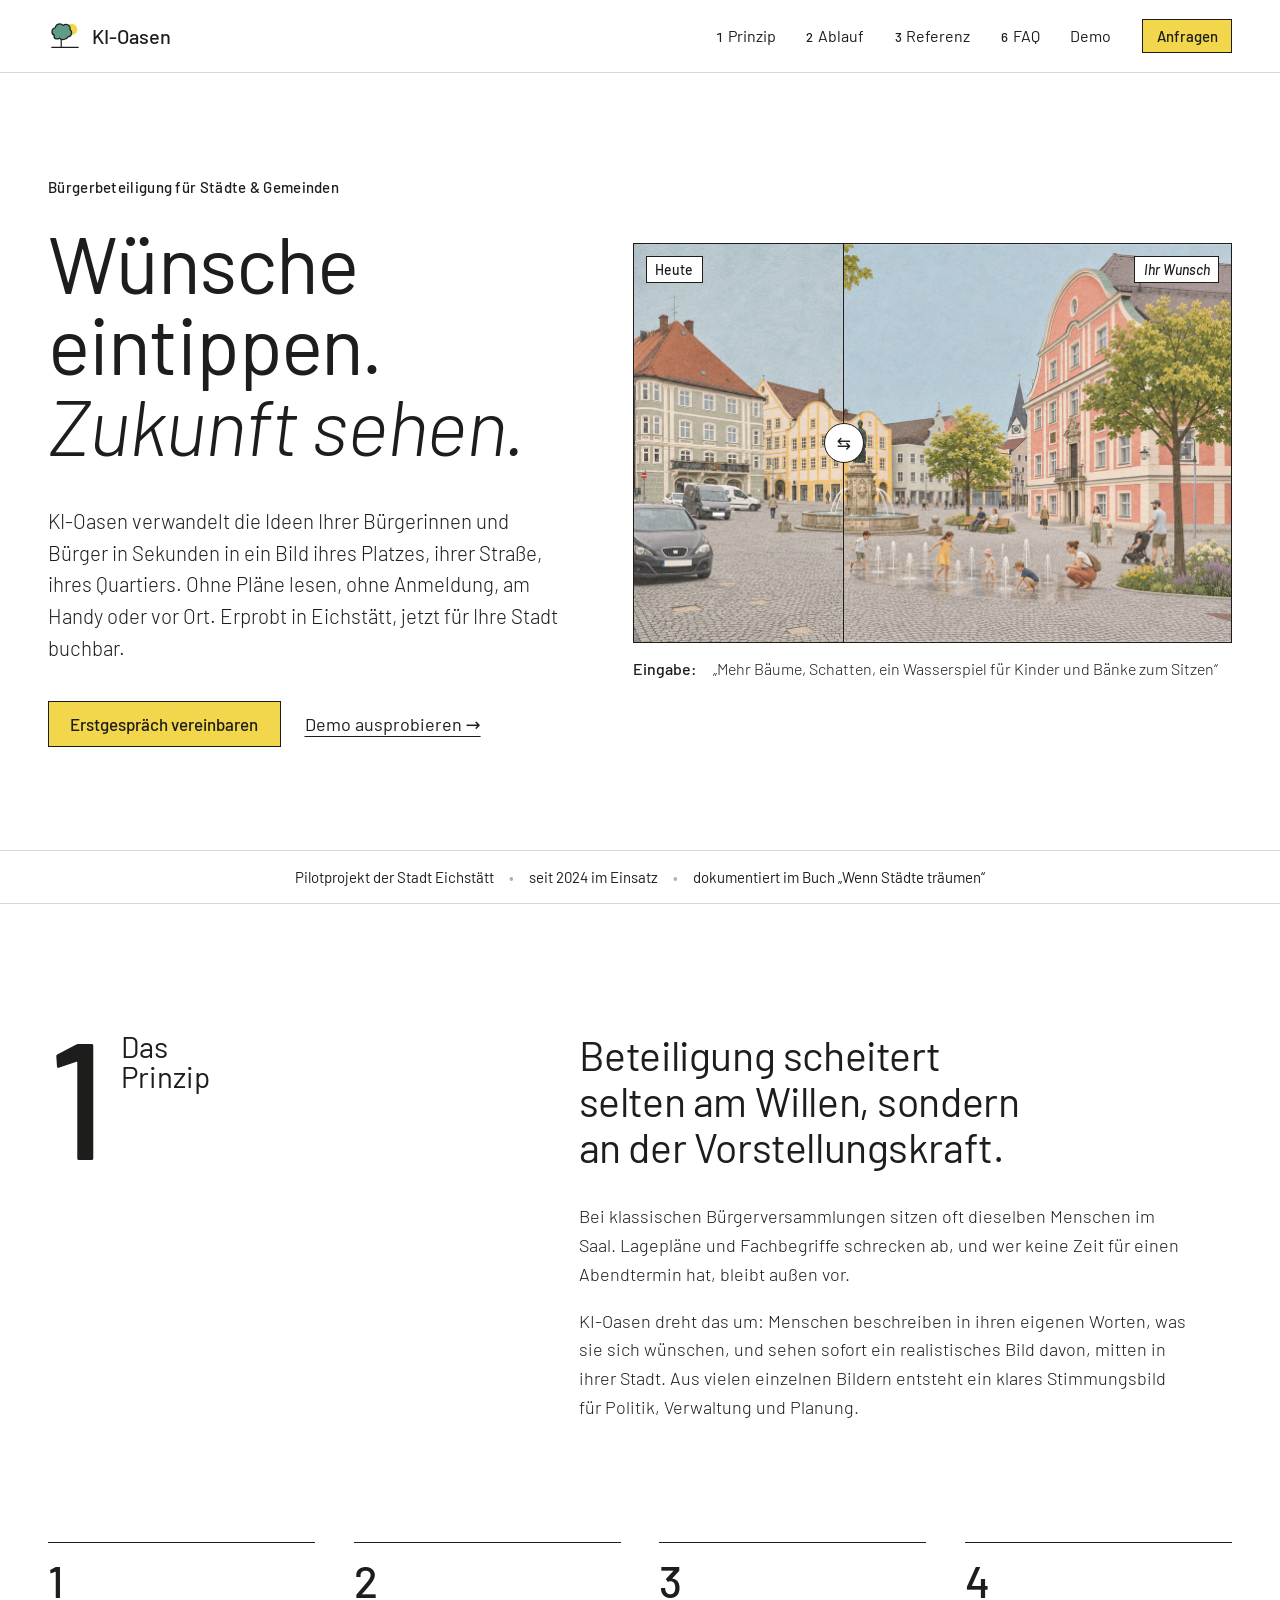
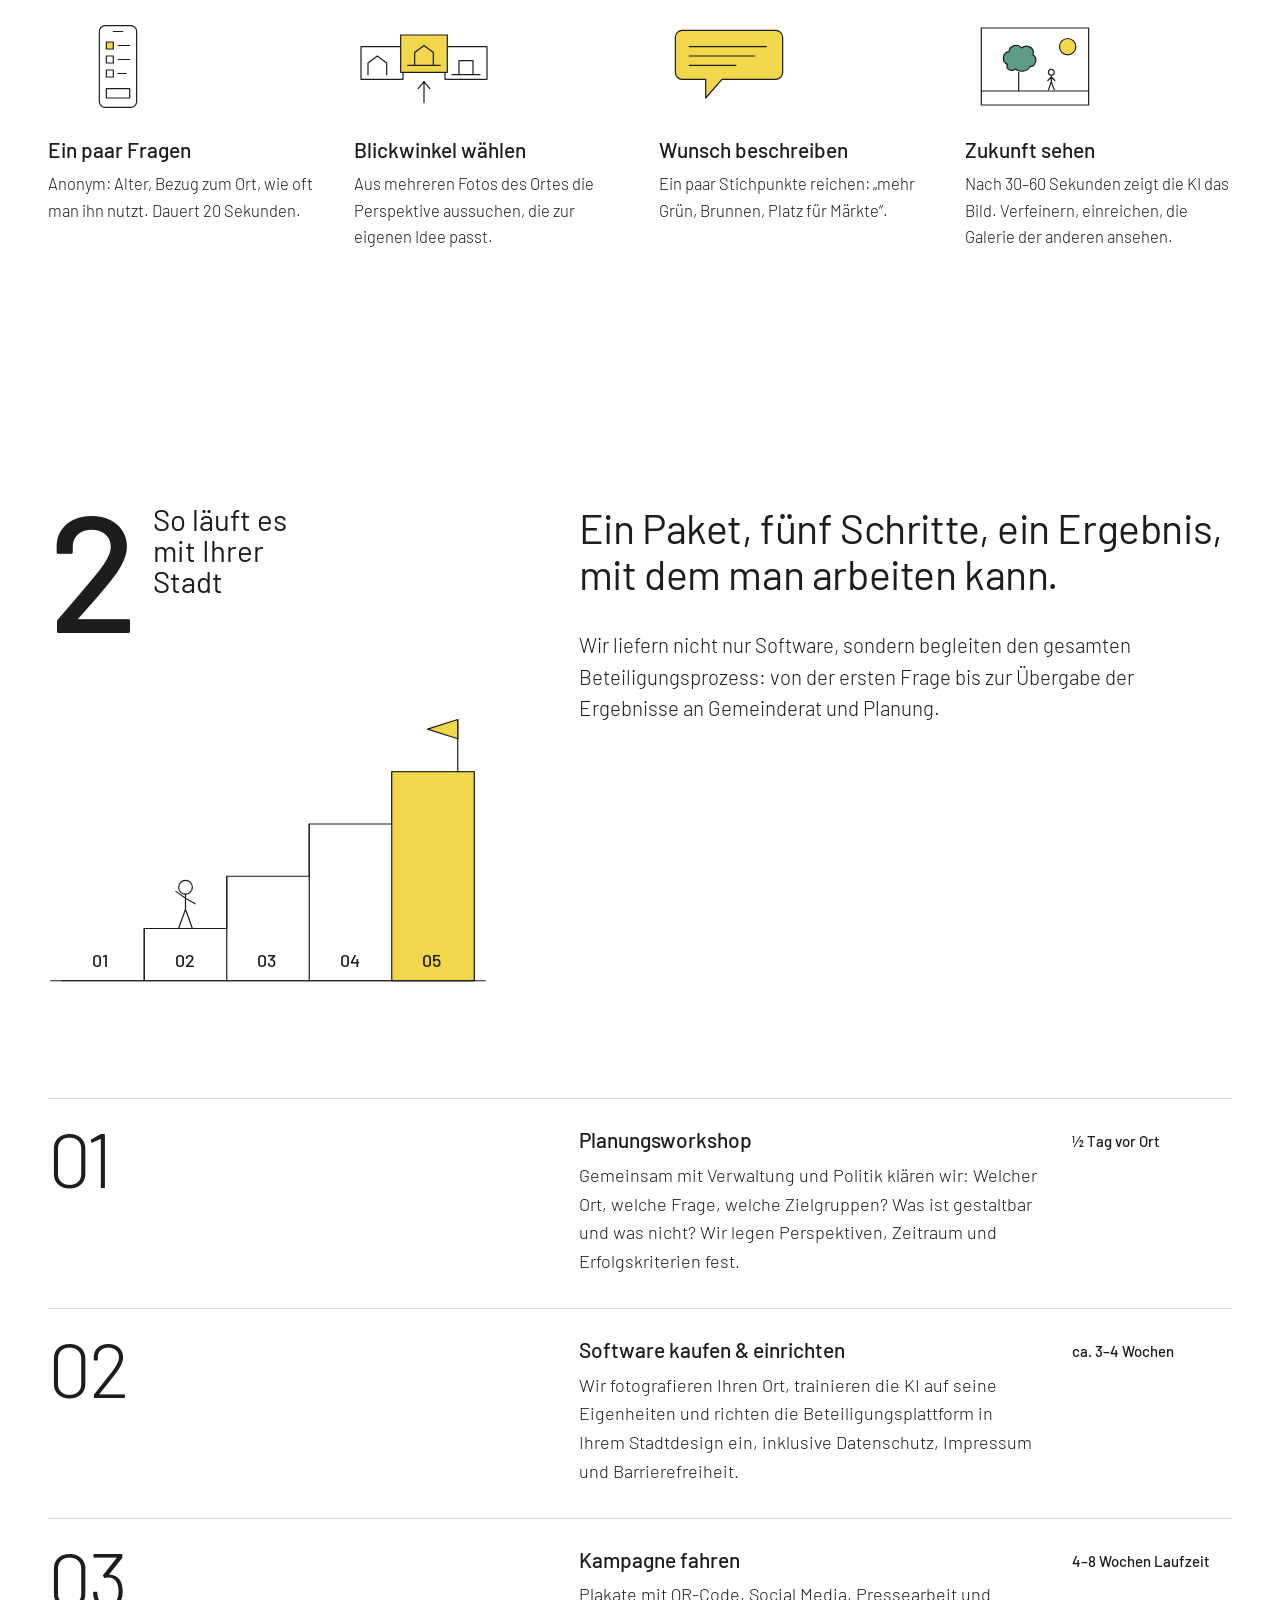
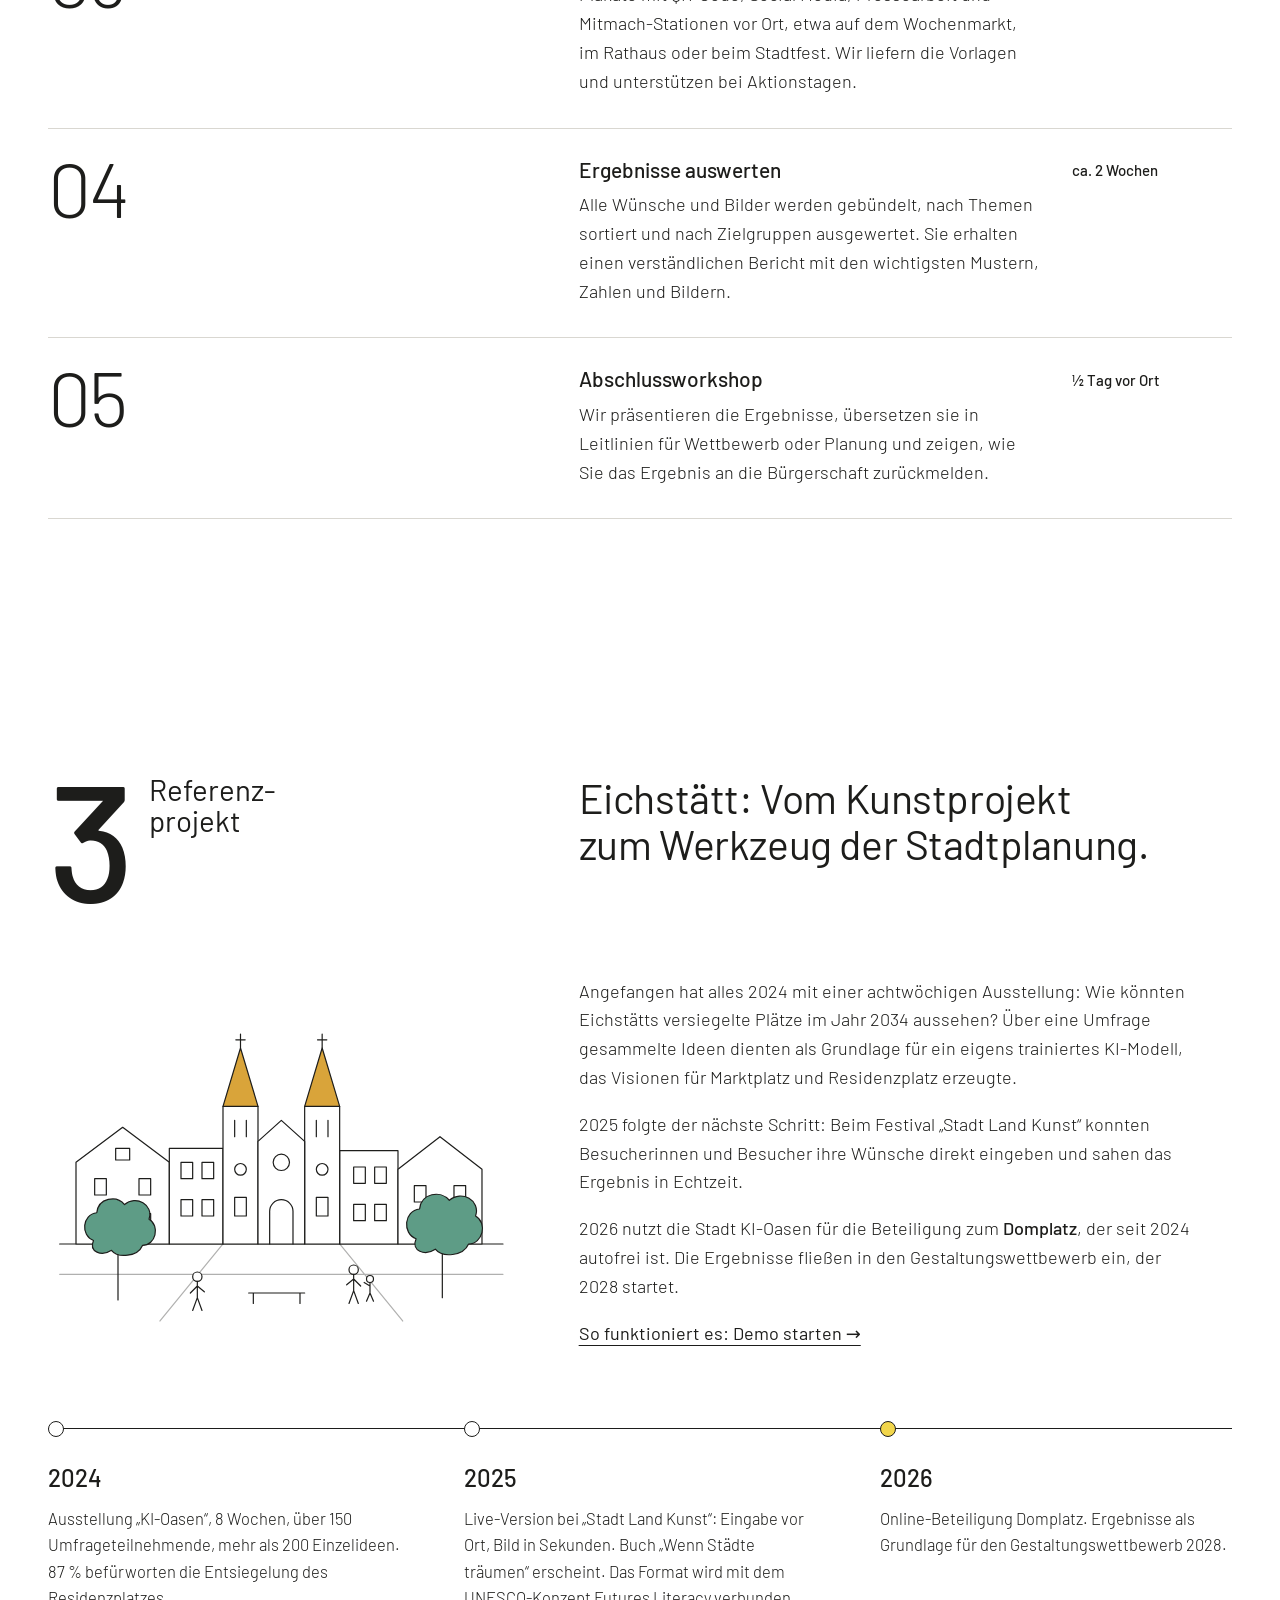
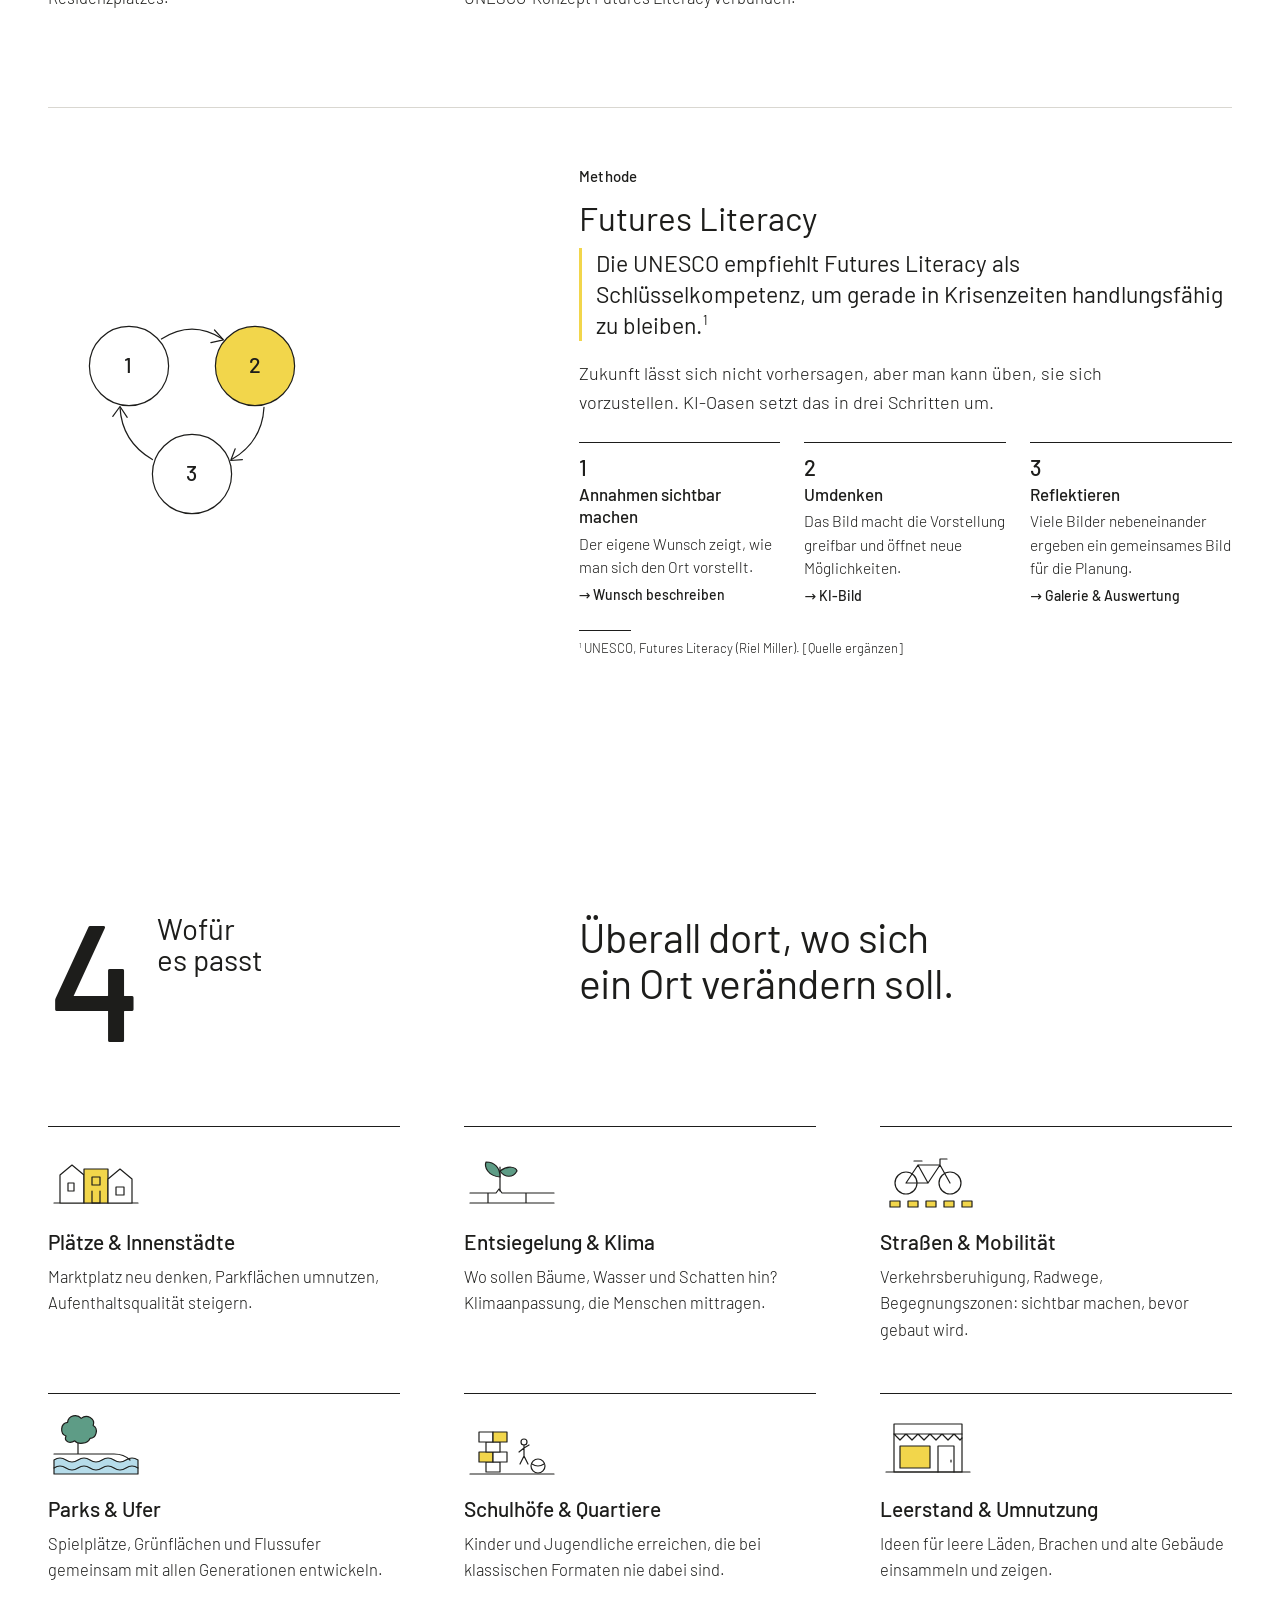
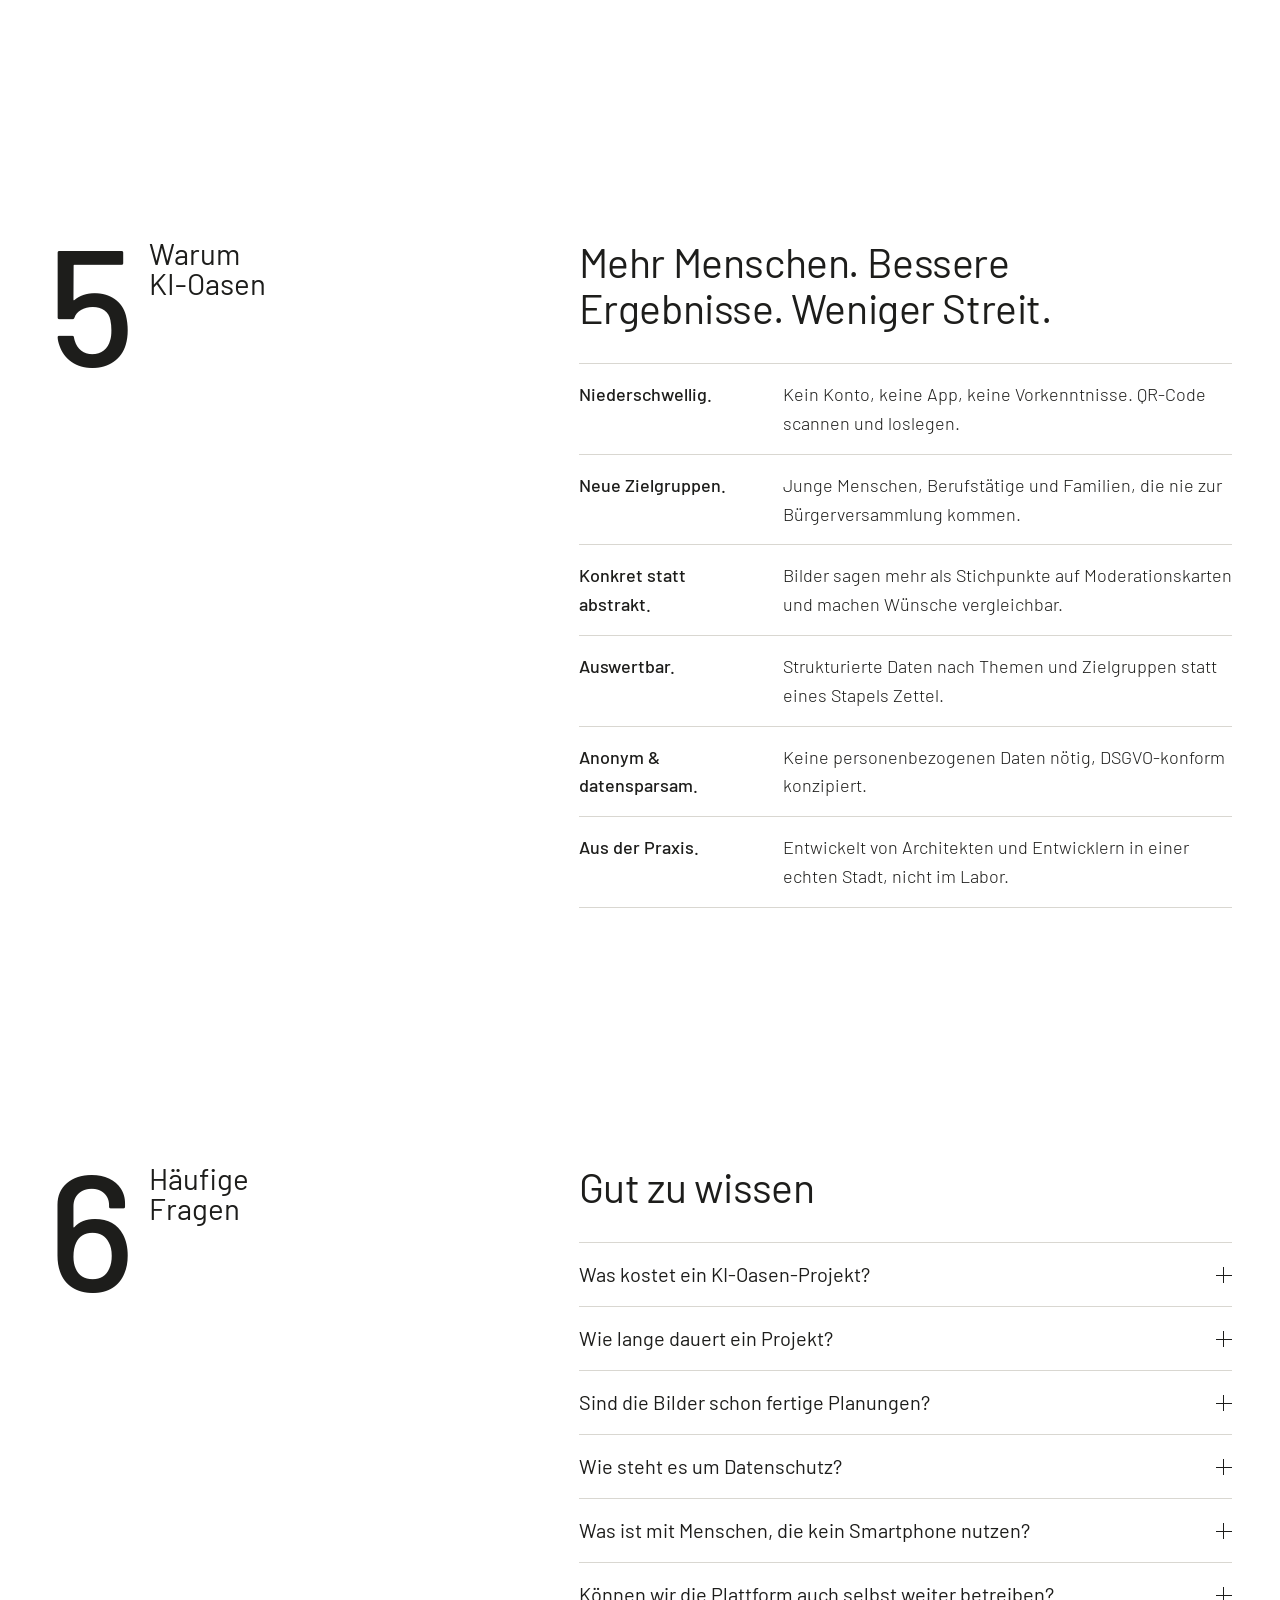
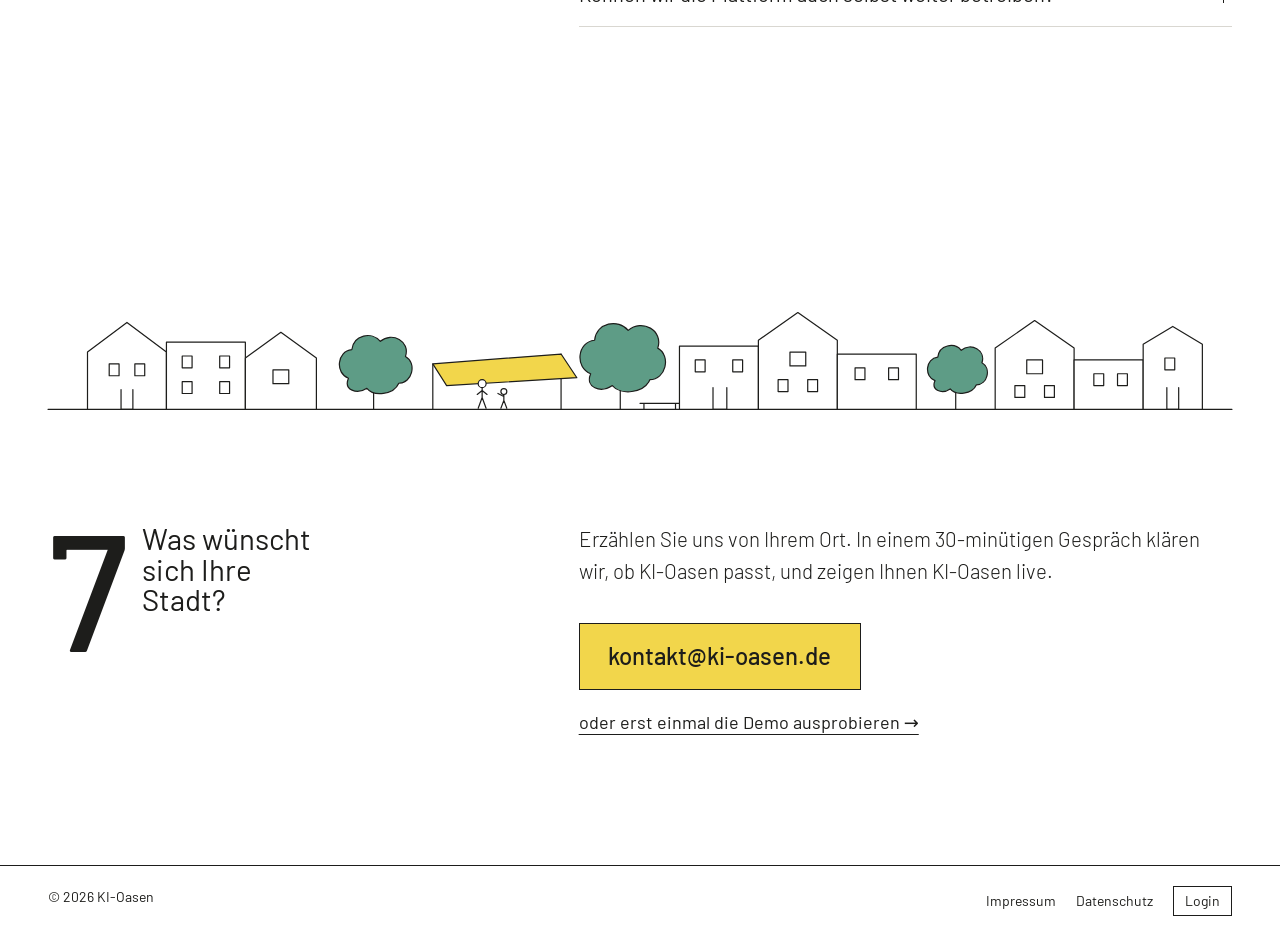
==== commit aa0921d4: "Add files via upload" ====
--- a/index.html
+++ b/index.html
@@ -49,79 +49,11 @@
       </div>
     </div>
 
-    <figure class="compare" aria-label="Vorher-Nachher-Vergleich eines Stadtplatzes">
-      <div class="compare-stage" style="--pos:35%">
-        <!-- Vorher: nur Linie, versiegelter Platz mit Autos -->
-        <svg class="scene sk" viewBox="0 0 600 420" aria-hidden="true">
-          <g class="faint"><path d="M0 262 H600 M240 262 L120 420 M360 262 L480 420 M180 262 L-20 420 M420 262 L620 420"/></g>
-          <path d="M0 232 H600"/>
-          <g class="w">
-            <path d="M18 232 V128 L78 78 L138 128 V232 Z"/>
-            <path d="M138 232 V108 H252 V232 Z"/>
-            <path d="M134 108 L156 76 H234 L256 108 Z"/>
-            <path d="M252 232 V118 L306 66 L360 118 V232 Z"/>
-            <path d="M360 232 V96 H472 V232 Z"/>
-            <path d="M362 96 L382 70 H450 L470 96 Z"/>
-            <path d="M472 232 V130 L530 84 L588 130 V232 Z"/>
-          </g>
-          <path d="M356 96 H476 M214 76 V64 H222 V76"/>
-          <circle cx="78" cy="108" r="6"/>
-          <path d="M34 142 h14 v20 h-14z M71 142 h14 v20 h-14z M108 142 h14 v20 h-14z M34 182 h14 v20 h-14z M108 182 h14 v20 h-14z M70 232 V208 a8 8 0 0 1 16 0 V232"/>
-          <path d="M152 120 h14 v20 h-14z M178 120 h14 v20 h-14z M204 120 h14 v20 h-14z M230 120 h14 v20 h-14z M152 158 h14 v20 h-14z M178 158 h14 v20 h-14z M204 158 h14 v20 h-14z M230 158 h14 v20 h-14z M152 200 h14 v20 h-14z M230 200 h14 v20 h-14z M186 232 V204 H206 V232"/>
-          <path d="M266 134 h14 v20 h-14z M299 134 h14 v20 h-14z M332 134 h14 v20 h-14z M266 172 h14 v20 h-14z M332 172 h14 v20 h-14z M296 232 V206 a10 10 0 0 1 20 0 V232 M300 92 h12 v14 h-12z"/>
-          <path d="M374 108 h12 v22 h-12z M400 108 h12 v22 h-12z M426 108 h12 v22 h-12z M452 108 h12 v22 h-12z M374 148 h12 v22 h-12z M400 148 h12 v22 h-12z M426 148 h12 v22 h-12z M452 148 h12 v22 h-12z M376 232 V202 H420 V232 M436 232 V204 H458 V232"/>
-          <path d="M488 142 h14 v20 h-14z M523 142 h14 v20 h-14z M558 142 h14 v20 h-14z M488 182 h14 v20 h-14z M558 182 h14 v20 h-14z M522 232 V206 H538 V232 M524 104 h12 v12 h-12z"/>
-          <g class="faint"><path d="M24 336 L44 296 M120 336 L140 296 M216 336 L236 296 M312 336 L332 296 M408 336 L428 296 M504 336 L524 296"/></g>
-          <g transform="translate(36 302) scale(1.15)"><path class="w" d="M0 24 V14 Q0 9 6 9 L16 1 H40 L50 9 H58 Q64 9 64 15 V24 Z"/><path d="M19 9 L24 4 H38 L43 9 Z M31 4 V9"/><circle class="w" cx="13" cy="24" r="5"/><circle class="w" cx="51" cy="24" r="5"/></g>
-          <g transform="translate(228 302) scale(1.15)"><path class="w" d="M0 24 V14 Q0 9 6 9 L16 1 H40 L50 9 H58 Q64 9 64 15 V24 Z"/><path d="M19 9 L24 4 H38 L43 9 Z M31 4 V9"/><circle class="w" cx="13" cy="24" r="5"/><circle class="w" cx="51" cy="24" r="5"/></g>
-          <g transform="translate(420 302) scale(1.15)"><path class="w" d="M0 24 V14 Q0 9 6 9 L16 1 H40 L50 9 H58 Q64 9 64 15 V24 Z"/><path d="M19 9 L24 4 H38 L43 9 Z M31 4 V9"/><circle class="w" cx="13" cy="24" r="5"/><circle class="w" cx="51" cy="24" r="5"/></g>
-          <g transform="translate(130 350) scale(1.5)"><path class="w" d="M0 24 V14 Q0 9 6 9 L16 1 H40 L50 9 H58 Q64 9 64 15 V24 Z"/><path d="M19 9 L24 4 H38 L43 9 Z M31 4 V9"/><circle class="w" cx="13" cy="24" r="5"/><circle class="w" cx="51" cy="24" r="5"/></g>
-          <g transform="translate(372 354) scale(1.5)"><path class="w" d="M0 24 V14 Q0 9 6 9 L16 1 H40 L50 9 H58 Q64 9 64 15 V24 Z"/><path d="M19 9 L24 4 H38 L43 9 Z M31 4 V9"/><circle class="w" cx="13" cy="24" r="5"/><circle class="w" cx="51" cy="24" r="5"/></g>
-          <g class="faint"><path d="M30 404 h18 M300 400 h20 M560 406 h14 M40 368 h12 M330 372 h16 M580 380 h12 M250 410 h22"/></g>
-          <path d="M572 290 V200"/><rect class="w" x="560" y="176" width="24" height="24"/><text x="566.5" y="194" style="font-size:16px">P</text>
-        </svg>
-        <!-- Nachher: dieselbe Zeichnung mit Bäumen, Sonnensegel, Wasserspiel, Bänken -->
+    <figure class="compare" aria-label="Vorher-Nachher-Vergleich: der Marktplatz heute und mit den Wünschen der Bürgerinnen und Bürger">
+      <div class="compare-stage foto" style="--pos:35%">
+        <img src="bilder/startseite/marktplatz-heute.jpg" width="1200" height="800" alt="Der Marktplatz heute: Kopfsteinpflaster, Brunnen mit Bischofsfigur, parkende Autos und Fahrräder">
         <div class="after">
-        <svg class="scene sk" viewBox="0 0 600 420" aria-hidden="true">
-          <g class="faint"><path d="M0 262 H600 M240 262 L120 420 M360 262 L480 420 M180 262 L-20 420 M420 262 L620 420"/></g>
-          <path d="M0 232 H600"/>
-          <g class="w">
-            <path d="M18 232 V128 L78 78 L138 128 V232 Z"/>
-            <path d="M138 232 V108 H252 V232 Z"/>
-            <path d="M134 108 L156 76 H234 L256 108 Z"/>
-            <path d="M252 232 V118 L306 66 L360 118 V232 Z"/>
-            <path d="M360 232 V96 H472 V232 Z"/>
-            <path d="M362 96 L382 70 H450 L470 96 Z"/>
-            <path d="M472 232 V130 L530 84 L588 130 V232 Z"/>
-          </g>
-          <path d="M356 96 H476 M214 76 V64 H222 V76"/>
-          <circle cx="78" cy="108" r="6"/>
-          <path d="M34 142 h14 v20 h-14z M71 142 h14 v20 h-14z M108 142 h14 v20 h-14z M34 182 h14 v20 h-14z M108 182 h14 v20 h-14z M70 232 V208 a8 8 0 0 1 16 0 V232"/>
-          <path d="M152 120 h14 v20 h-14z M178 120 h14 v20 h-14z M204 120 h14 v20 h-14z M230 120 h14 v20 h-14z M152 158 h14 v20 h-14z M178 158 h14 v20 h-14z M204 158 h14 v20 h-14z M230 158 h14 v20 h-14z M152 200 h14 v20 h-14z M230 200 h14 v20 h-14z M186 232 V204 H206 V232"/>
-          <path d="M266 134 h14 v20 h-14z M299 134 h14 v20 h-14z M332 134 h14 v20 h-14z M266 172 h14 v20 h-14z M332 172 h14 v20 h-14z M296 232 V206 a10 10 0 0 1 20 0 V232 M300 92 h12 v14 h-12z"/>
-          <path d="M374 108 h12 v22 h-12z M400 108 h12 v22 h-12z M426 108 h12 v22 h-12z M452 108 h12 v22 h-12z M374 148 h12 v22 h-12z M400 148 h12 v22 h-12z M426 148 h12 v22 h-12z M452 148 h12 v22 h-12z M376 232 V202 H420 V232 M436 232 V204 H458 V232"/>
-          <path d="M488 142 h14 v20 h-14z M523 142 h14 v20 h-14z M558 142 h14 v20 h-14z M488 182 h14 v20 h-14z M558 182 h14 v20 h-14z M522 232 V206 H538 V232 M524 104 h12 v12 h-12z"/>
-          <ellipse class="g-l" cx="64" cy="320" rx="44" ry="8"/>
-          <ellipse class="g-l" cx="456" cy="324" rx="44" ry="8"/>
-          <ellipse class="g-l" cx="560" cy="320" rx="32" ry="6"/>
-          <path d="M64 254 V318 M64 284 l-9 -10 M452 260 V322 M452 290 l9 -9 M560 270 V318"/>
-          <path class="g" transform="translate(64 232) scale(.95)" d="M-30 10 C-46 4 -44 -22 -26 -24 C-24 -42 -2 -46 8 -34 C22 -46 44 -34 38 -16 C52 -8 46 16 30 16 C24 30 0 32 -8 22 C-20 30 -36 24 -30 10 Z"/>
-          <path class="g" transform="translate(452 236)" d="M-30 10 C-46 4 -44 -22 -26 -24 C-24 -42 -2 -46 8 -34 C22 -46 44 -34 38 -16 C52 -8 46 16 30 16 C24 30 0 32 -8 22 C-20 30 -36 24 -30 10 Z"/>
-          <path class="g" transform="translate(560 250) scale(.8)" d="M-30 10 C-46 4 -44 -22 -26 -24 C-24 -42 -2 -46 8 -34 C22 -46 44 -34 38 -16 C52 -8 46 16 30 16 C24 30 0 32 -8 22 C-20 30 -36 24 -30 10 Z"/>
-          <path d="M150 214 V302 M268 186 V292 M304 222 V318 M186 252 V330"/>
-          <path class="y" d="M150 214 L268 186 L304 222 L186 252 Z"/>
-          <ellipse class="w" cx="300" cy="374" rx="104" ry="20"/>
-          <ellipse class="faint" cx="300" cy="374" rx="76" ry="12"/>
-          <path d="M268 370 q4 -26 8 0 M296 366 q4 -34 8 0 M324 370 q4 -26 8 0 M258 348 l-3 -4 M342 348 l3 -4 M300 326 v-5"/>
-          <path d="M96 344 h60 M100 344 v12 M152 344 v12 M96 330 V344"/>
-          <path d="M440 346 h60 M444 346 v12 M496 346 v12 M500 332 V346"/>
-          <circle class="w" cx="124" cy="324" r="4"/><path d="M124 328 V344 H138 V356 M124 334 l9 5"/>
-          <circle class="w" cx="220" cy="282" r="4"/><path d="M220 286 V300 M220 290 l-6 6 M220 290 l6 5 M220 300 l-4 11 M220 300 l4 11"/>
-          <circle class="w" cx="236" cy="344" r="3"/><path d="M236 347 V356 M236 350 l-4 4 M236 350 l4 -4 M236 356 l-3 7 M236 356 l3 7"/>
-          <circle class="w" cx="366" cy="346" r="3"/><path d="M366 349 V358 M366 352 l-4 -4 M366 352 l4 4 M366 358 l-3 7 M366 358 l3 7"/>
-          <circle class="w" cx="512" cy="318" r="4"/><path d="M512 322 V336 M512 326 l-6 6 M512 326 l7 6 M512 336 l-4 11 M512 336 l4 11"/>
-          <circle class="w" cx="526" cy="330" r="3"/><path d="M526 333 V342 M526 336 l-7 2 M526 342 l-3 7 M526 342 l3 7"/>
-        </svg>
+          <img src="bilder/startseite/marktplatz-wunsch.jpg" width="1200" height="800" alt="Derselbe Platz mit den Wünschen: Bäume, Schatten, ein Wasserspiel mit spielenden Kindern und Bänke zum Sitzen">
         </div>
         <div class="compare-handle" aria-hidden="true"><span>⇆</span></div>
         <span class="tag tag-l">Heute</span><span class="tag tag-r ai">Ihr Wunsch</span>
@@ -301,20 +233,40 @@
       </div>
     </div>
 
-    <div class="stats">
-      <!-- Kennzahlen Domplatz 2026: Platzhalterwerte, vor Veröffentlichung durch echte Zahlen ersetzen -->
-      <div class="stat"><strong>2.140</strong><span>Teilnehmende an der Domplatz-Beteiligung</span></div>
-      <div class="stat"><strong>4.870</strong><span>KI-Visualisierungen erzeugt</span></div>
-      <div class="stat"><strong>41&nbsp;%</strong><span>der Teilnehmenden unter 30 Jahre</span></div>
-      <div class="stat"><strong>68&nbsp;%</strong><span>beteiligten sich zum ersten Mal an einem Planungsprozess</span></div>
-      <div class="stat"><strong>Ø 4 Min.</strong><span>vom QR-Code bis zum eigenen Zukunftsbild</span></div>
-      <div class="stat"><strong>95&nbsp;%</strong><span>wünschten sich in der Erstumfrage Veränderung</span></div>
-    </div>
-
+    <!-- Kennzahlen Domplatz 2026 (6 Kacheln) am 05.11.2026 entfernt, weil es Platzhalterwerte waren.
+         Mit echten Zahlen wieder einsetzbar: <div class="stats"><div class="stat"><strong>…</strong><span>…</span></div> …</div> -->
     <div class="milestones">
       <div><span class="year">2024</span><p>Ausstellung „KI-Oasen“, 8 Wochen, über 150 Umfrage­teilnehmende, mehr als 200 Einzelideen. 87&nbsp;% befürworten die Entsiegelung des Residenzplatzes.</p></div>
-      <div><span class="year">2025</span><p>Live-Version bei „Stadt Land Kunst“: Eingabe vor Ort, Bild in Sekunden. Buch „Wenn Städte träumen“ erscheint.</p></div>
+      <div><span class="year">2025</span><p>Live-Version bei „Stadt Land Kunst“: Eingabe vor Ort, Bild in Sekunden. Buch „Wenn Städte träumen“ erscheint. Das Format wird mit dem UNESCO-Konzept Futures Literacy verbunden.</p></div>
       <div><span class="year">2026</span><p>Online-Beteiligung Domplatz. Ergebnisse als Grundlage für den Gestaltungs­wettbewerb 2028.</p></div>
+    </div>
+    <!-- Methode: Futures Literacy (Wortlaut der UNESCO-Aussage und Quelle in der Fußnote noch prüfen) -->
+    <div class="spread method">
+      <div class="pg-l">
+        <svg class="sk" viewBox="0 0 320 260" aria-hidden="true">
+          <path d="M126 50 Q160 28 194 50"/><path d="M185 40 L195 51 L181 54"/>
+          <path d="M240 126 Q238 164 204 184"/><path d="M216 184 L203 185 L208 172"/>
+          <path d="M116 184 Q82 164 80 126"/><path d="M72 136 L80 125 L88 137"/>
+          <circle class="w" cx="90" cy="80" r="44"/>
+          <circle class="y" cx="230" cy="80" r="44"/>
+          <circle class="w" cx="160" cy="200" r="44"/>
+          <text x="84" y="88" style="font-size:24px">1</text>
+          <text x="223" y="88" style="font-size:24px">2</text>
+          <text x="153" y="208" style="font-size:24px">3</text>
+        </svg>
+      </div>
+      <div class="pg-r">
+        <p class="kicker">Methode</p>
+        <h3 class="m-title">Futures Literacy</h3>
+        <p class="m-claim">Die UNESCO empfiehlt Futures Literacy als Schlüsselkompetenz, um gerade in Krisenzeiten handlungsfähig zu bleiben.<sup>1</sup></p>
+        <p class="m-intro">Zukunft lässt sich nicht vorhersagen, aber man kann üben, sie sich vorzustellen. KI-Oasen setzt das in drei Schritten um.</p>
+        <ol class="phases">
+          <li><span class="ph-n">1</span><h4>Annahmen sichtbar machen</h4><p>Der eigene Wunsch zeigt, wie man sich den Ort vorstellt.</p><span class="ph-marg">→ Wunsch beschreiben</span></li>
+          <li><span class="ph-n">2</span><h4>Umdenken</h4><p>Das Bild macht die Vorstellung greifbar und öffnet neue Möglichkeiten.</p><span class="ph-marg">→ KI-Bild</span></li>
+          <li><span class="ph-n">3</span><h4>Reflektieren</h4><p>Viele Bilder nebeneinander ergeben ein gemeinsames Bild für die Planung.</p><span class="ph-marg">→ Galerie &amp; Auswertung</span></li>
+        </ol>
+        <p class="fn"><sup>1</sup> UNESCO, Futures Literacy (Riel Miller). [Quelle ergänzen]</p>
+      </div>
     </div>
   </div>
 </section>
@@ -470,6 +422,8 @@
     <nav aria-label="Rechtliches">
       <a href="impressum.html">Impressum</a>
       <a href="datenschutz.html">Datenschutz</a>
+      <!-- Lokal mit Server: Anmeldung. Ohne Server (GitHub Pages): Beispielansicht der Admin. -->
+      <a href="server/admin.html" class="login" rel="nofollow">Login</a>
     </nav>
   </div>
 </footer>
--- a/buch.css
+++ b/buch.css
@@ -1,7 +1,7 @@
 /* KI-Oasen · Startseite im Stil des Buchs (Stilprofil BI-02)
    Weißes Papier, eine Schrift (Barlow statt „Regular“), Fineliner-Skizzen
    mit höchstens zwei flachen Schmuckfarben pro Bild, Kursive = Stimme der KI.
-   Gilt vorerst nur für index.html; demo.html und Rechtsseiten nutzen noch style.css. */
+   Gilt für index.html und demo.html (Demo hat zusätzlich eigene Regeln im <style>). */
 
 :root {
   --paper: #FFFFFF;
@@ -81,6 +81,8 @@
 .compare-stage { position: relative; aspect-ratio: 600 / 420; border: 1.2px solid var(--ink); background: var(--paper); overflow: hidden; }
 .compare-stage .scene { position: absolute; inset: 0; width: 100%; height: 100%; }
 .after { position: absolute; inset: 0; background: var(--paper); clip-path: inset(0 0 0 var(--pos)); }
+.compare-stage.foto { aspect-ratio: 3 / 2; }
+.compare-stage.foto img { position: absolute; inset: 0; width: 100%; height: 100%; object-fit: cover; display: block; }
 .compare-handle { position: absolute; top: 0; bottom: 0; left: var(--pos); border-left: 1.2px solid var(--ink); pointer-events: none; }
 .compare-handle span { position: absolute; top: 50%; left: 0; transform: translate(-50%, -50%); width: 40px; height: 40px; border: 1.2px solid var(--ink); border-radius: 50%; background: var(--paper); display: grid; place-items: center; font-size: 17px; }
 .compare-stage:has(.compare-range:focus-visible) .compare-handle span { background: var(--yellow); }
@@ -168,7 +170,9 @@
 /* Fuß */
 .footer { border-top: 1px solid var(--ink); }
 .footer-inner { display: flex; justify-content: space-between; flex-wrap: wrap; gap: 12px 24px; padding-block: 20px 28px; font-size: 14px; font-weight: 400; }
-.footer nav { display: flex; gap: 20px; }
+.footer nav { display: flex; gap: 20px; align-items: center; flex-wrap: wrap; }
+.footer a.login { border: 1px solid var(--ink); padding: .2em .8em; }
+.footer a.login:hover { background: var(--yellow); text-decoration: none; }
 .footer a { text-decoration: none; }
 .footer a:hover { text-decoration: underline; text-underline-offset: 4px; }
 
@@ -199,3 +203,22 @@
   .strip .dot { display: none; }
   .strip-inner { flex-direction: column; gap: 2px; }
 }
+
+/* 3 · Referenz: Methode Futures Literacy (unter der Zeitleiste) */
+.method { margin-top: clamp(56px, 8vw, 96px); padding-top: clamp(36px, 5vw, 56px); border-top: 1px solid var(--hair); align-items: center; }
+.method .pg-l .sk { margin-top: 0; max-width: 288px; }
+.method .kicker { margin-bottom: .8em; }
+.m-title { font-size: clamp(26px, 2.6vw, 34px); font-weight: 400; line-height: 1.1; margin: 0 0 .35em; }
+.m-claim { font-size: clamp(19px, 1.8vw, 23px); font-weight: 400; line-height: 1.35; max-width: 28em; margin: 0 0 .8em; padding-left: 14px; border-left: 3px solid var(--yellow); }
+.m-intro { max-width: 34em; margin: 0; }
+.m-claim sup, .fn sup { font-size: .55em; line-height: 0; vertical-align: super; margin-left: .1em; }
+.phases { list-style: none; margin: 1.4em 0 0; padding: 0; display: grid; grid-template-columns: repeat(3, minmax(0, 1fr)); gap: 24px; }
+.phases li { border-top: 1.2px solid var(--ink); padding-top: 12px; display: grid; align-content: start; gap: 4px; }
+.ph-n { font-weight: 500; font-size: 22px; line-height: 1.1; }
+.phases h4 { font-weight: 500; font-size: 17px; line-height: 1.3; margin: 0; }
+.phases p { margin: 0; font-size: 15.5px; line-height: 1.5; hyphens: auto; }
+.ph-marg { font-weight: 500; font-size: 14px; line-height: 1.35; margin-top: 4px; }
+.fn { margin: 24px 0 0; font-size: 13px; line-height: 1.45; max-width: 32em; }
+.fn::before { content: ""; display: block; width: 4em; border-top: 1px solid var(--ink); margin-bottom: 8px; }
+@media (max-width: 960px) { .method .pg-l .sk { max-width: 240px; } }
+@media (max-width: 640px) { .phases { grid-template-columns: minmax(0, 1fr); gap: 16px; } }
